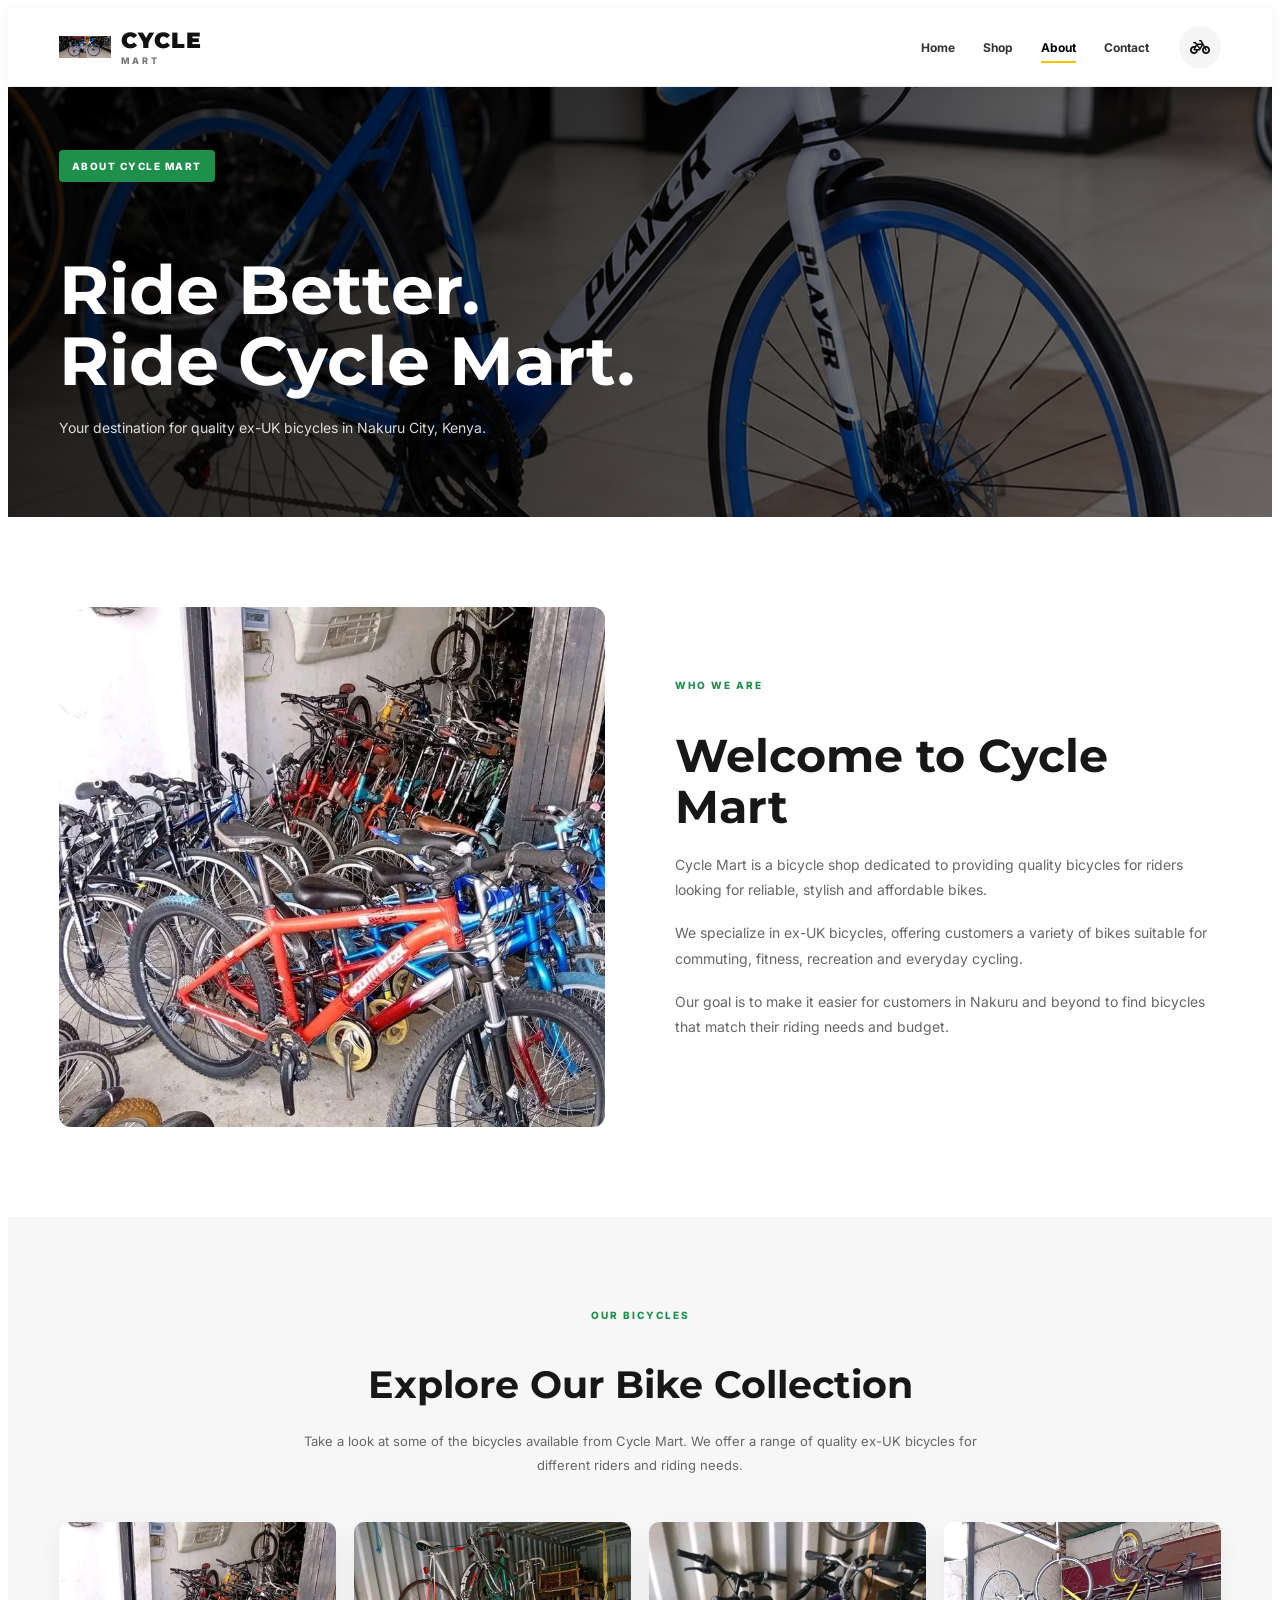
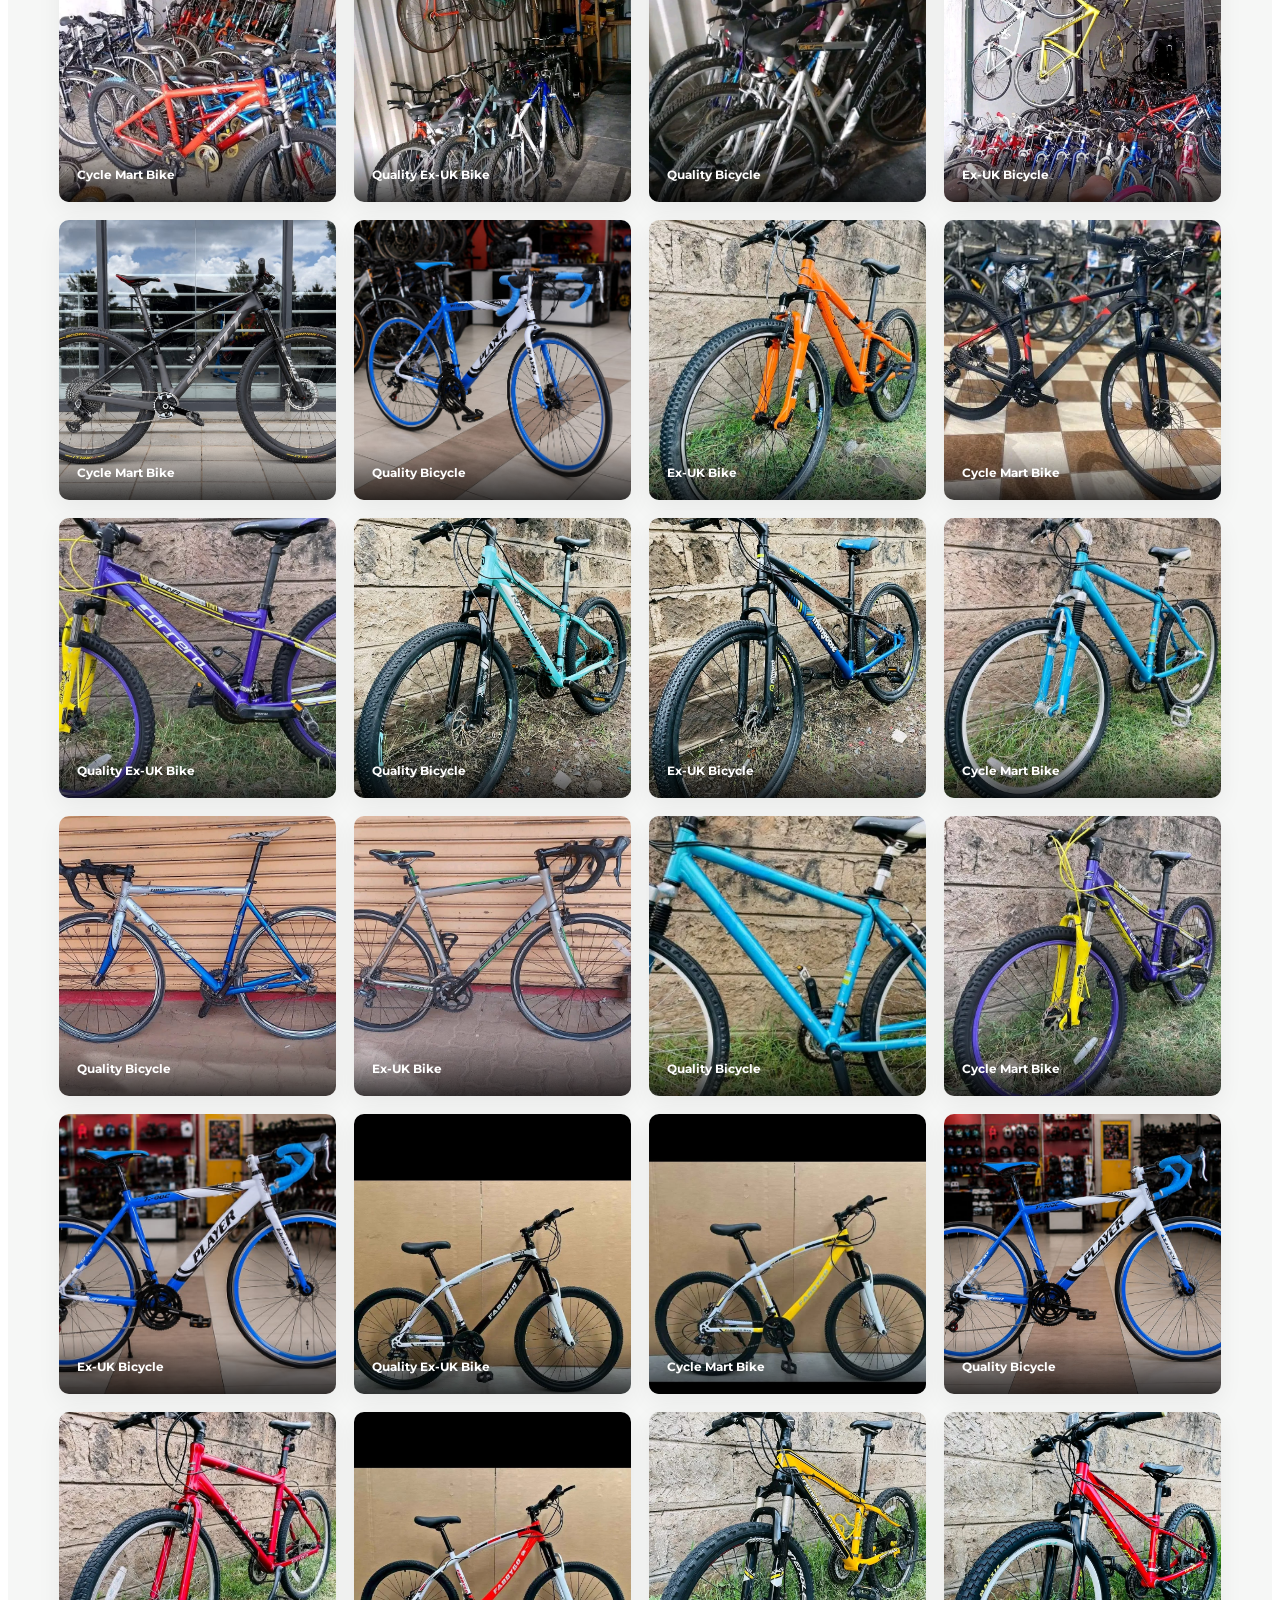
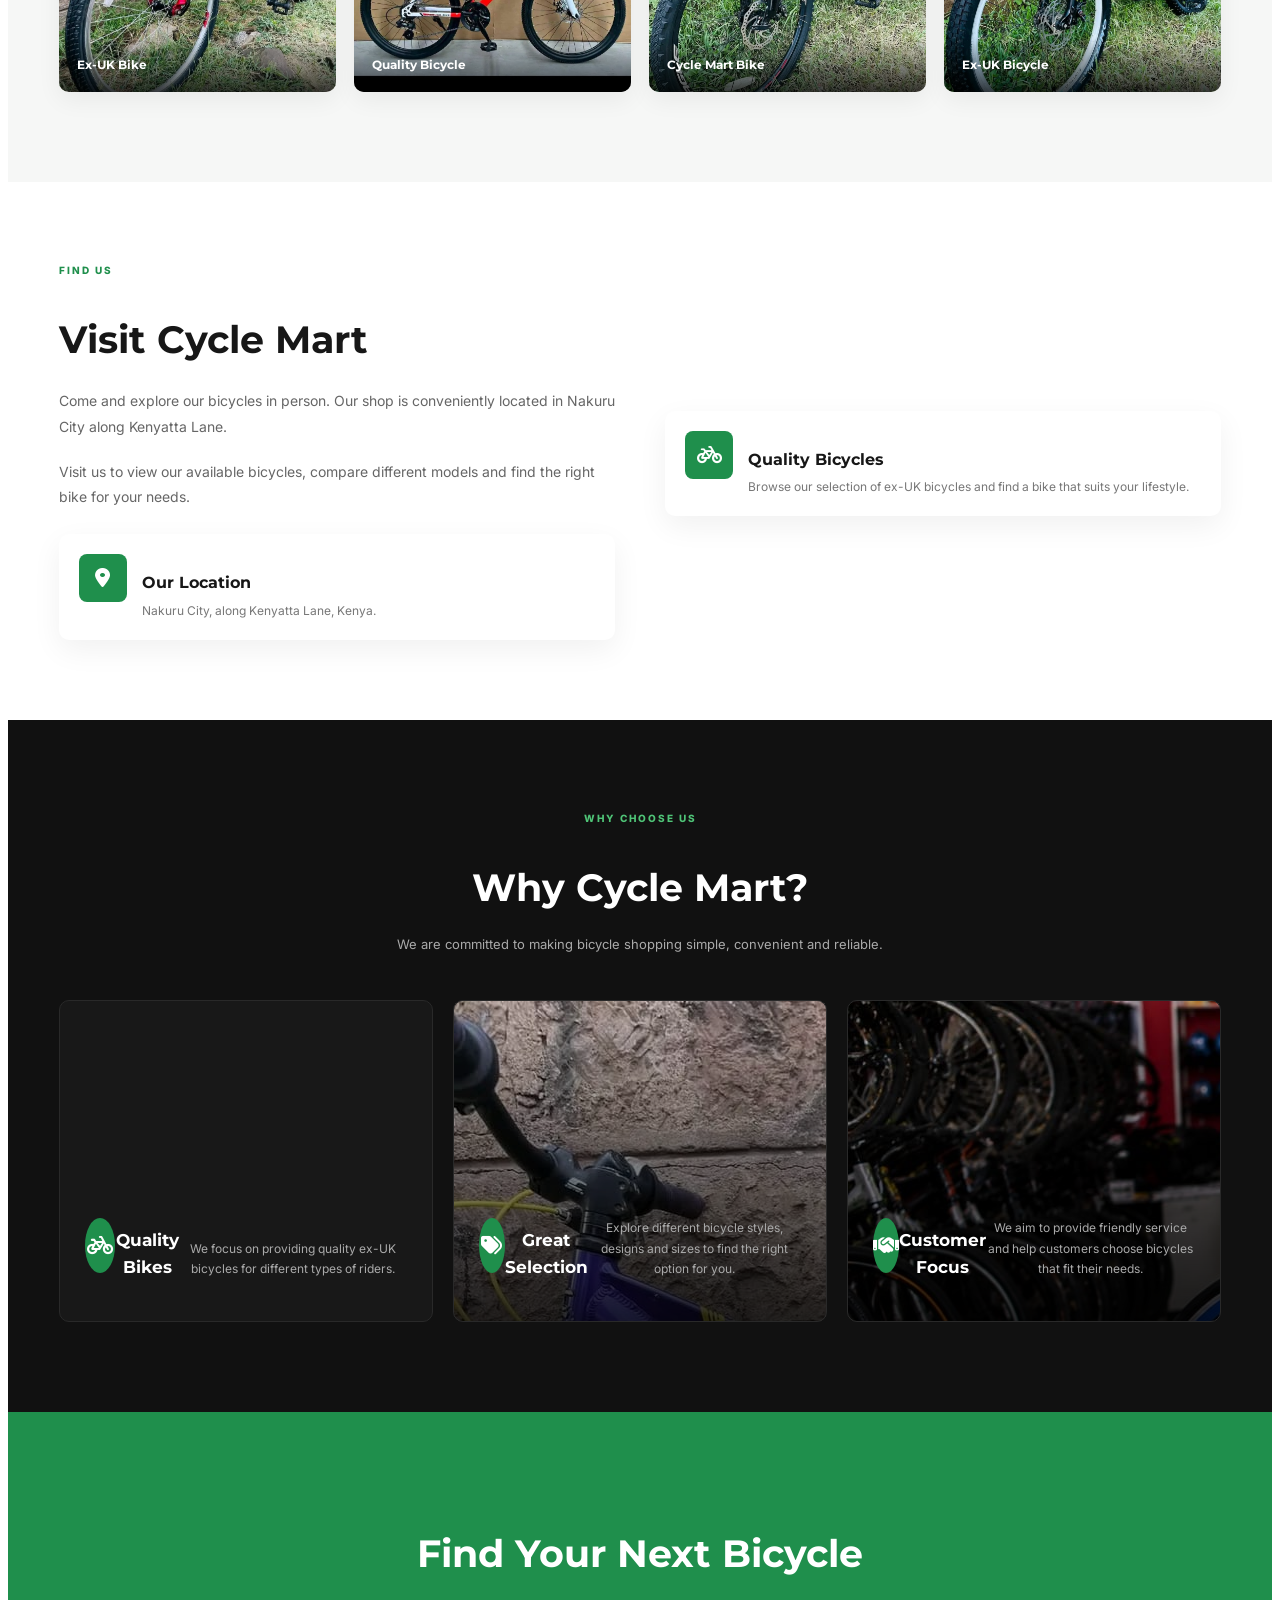
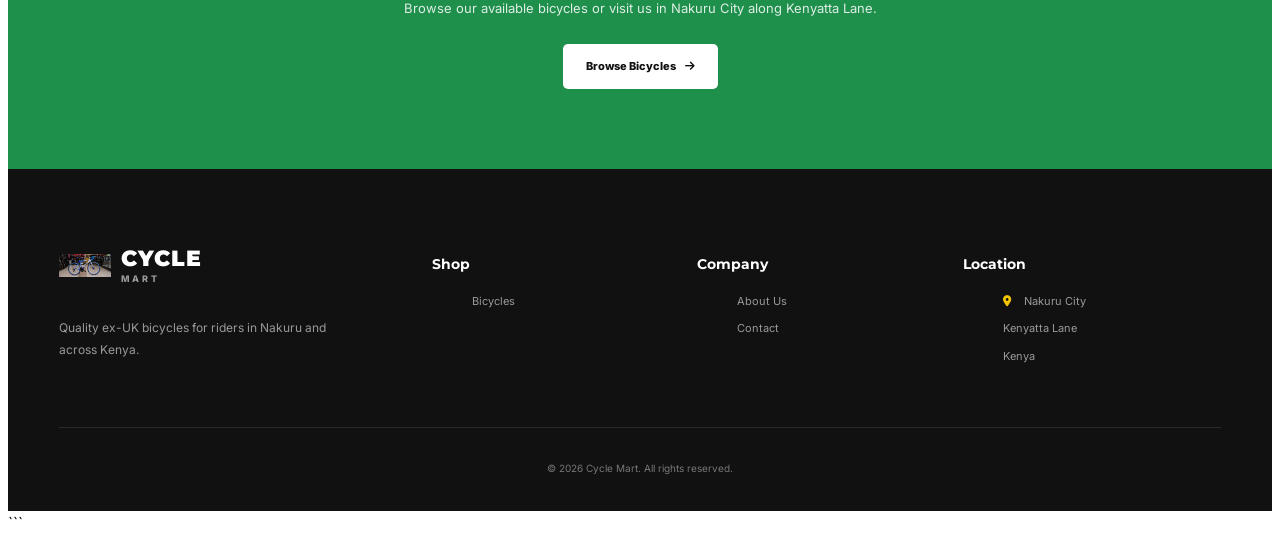
==== about.html @ 70049167 "first commit" ====
<!DOCTYPE html>
<html lang="en">

<head>

    <meta charset="UTF-8">

    <meta
        name="viewport"
        content="width=device-width, initial-scale=1.0"
    >

    <meta
        name="description"
        content="Learn more about Cycle Mart, your trusted source for quality ex-UK bicycles in Nakuru City along Kenyatta Lane."
    >

    <meta
        name="keywords"
        content="Cycle Mart, bicycles Nakuru, ex UK bicycles Kenya, bikes for sale Nakuru, bicycle shop Nakuru, bicycles Kenya"
    >

    <meta
        name="author"
        content="Cycle Mart"
    >

    <meta
        name="robots"
        content="index, follow"
    >

    <link
        rel="canonical"
        href="https://yourdomain.com/about.html"
    >

    <title>
        About Us | Cycle Mart
    </title>


    <!-- GOOGLE FONTS -->

    <link
        rel="preconnect"
        href="https://fonts.googleapis.com"
    >

    <link
        rel="preconnect"
        href="https://fonts.gstatic.com"
        crossorigin
    >

    <link
        href="https://fonts.googleapis.com/css2?family=Inter:wght@400;500;600;700;800&family=Montserrat:wght@600;700;800;900&display=swap"
        rel="stylesheet"
    >


    <!-- FONT AWESOME -->

    <link
        rel="stylesheet"
        href="https://cdnjs.cloudflare.com/ajax/libs/font-awesome/6.5.2/css/all.min.css"
    >


    <!-- MAIN CSS -->

    <link
        rel="stylesheet"
        href="css/style.css"
    >

    <link
        rel="stylesheet"
        href="css/responsive.css"
    >


    <style>

        /* =====================================================
           ABOUT HERO
        ====================================================== */

        .about-hero {

            min-height: 430px;

            display: flex;

            align-items: center;

            background:
                linear-gradient(
                    90deg,
                    rgba(0, 0, 0, 0.82),
                    rgba(0, 0, 0, 0.45)
                ),
                url("../images/hero/hero.jpg")
                center / cover no-repeat;

            color: #fff;

        }


        .about-hero-content {

            max-width: 700px;

        }


        .about-hero-label {

            display: inline-block;

            margin-bottom: 15px;

            padding: 8px 13px;

            border-radius: 4px;

            background: #1f8f4c;

            color: #fff;

            font-size: 10px;

            font-weight: 800;

            letter-spacing: 1.5px;

            text-transform: uppercase;

        }


        .about-hero h1 {

            margin-bottom: 18px;

            font-family: "Montserrat", sans-serif;

            font-size: clamp(40px, 7vw, 68px);

            line-height: 1.05;

        }


        .about-hero p {

            max-width: 620px;

            color: rgba(255,255,255,0.85);

            font-size: 14px;

            line-height: 1.8;

        }


        /* =====================================================
           ABOUT MAIN
        ====================================================== */

        .about-main {

            padding: 90px 0;

            background: #fff;

        }


        .about-grid {

            display: grid;

            grid-template-columns: 1fr 1fr;

            gap: 70px;

            align-items: center;

        }


        .about-image {

            overflow: hidden;

            border-radius: 12px;

        }


        .about-image img {

            width: 100%;

            height: 520px;

            display: block;

            object-fit: cover;

        }


        .section-label {

            display: block;

            margin-bottom: 10px;

            color: #1f8f4c;

            font-size: 10px;

            font-weight: 800;

            letter-spacing: 2px;

            text-transform: uppercase;

        }


        .about-content h2 {

            margin-bottom: 20px;

            font-family: "Montserrat", sans-serif;

            font-size: clamp(30px, 4vw, 46px);

            line-height: 1.1;

        }


        .about-content p {

            margin-bottom: 18px;

            color: #666;

            font-size: 14px;

            line-height: 1.8;

        }


        /* =====================================================
           BIKE SHOWCASE
        ====================================================== */

        .bike-showcase {

            padding: 90px 0;

            background: #f6f7f6;

        }


        .bike-showcase-heading {

            max-width: 700px;

            margin: 0 auto 45px;

            text-align: center;

        }


        .bike-showcase-heading h2 {

            margin-bottom: 15px;

            font-family: "Montserrat", sans-serif;

            font-size: 38px;

        }


        .bike-showcase-heading p {

            color: #666;

            font-size: 13px;

            line-height: 1.8;

        }


        .bike-gallery {

            display: grid;

            grid-template-columns:
                repeat(4, 1fr);

            gap: 18px;

        }


        .bike-gallery-item {

            position: relative;

            overflow: hidden;

            min-height: 260px;

            border-radius: 10px;

            background: #fff;

            box-shadow:
                0 8px 25px rgba(0,0,0,0.06);

        }


        .bike-gallery-item img {

            width: 100%;

            height: 280px;

            display: block;

            object-fit: cover;

            transition:
                transform 0.4s ease;

        }


        .bike-gallery-item:hover img {

            transform: scale(1.06);

        }


        .bike-gallery-overlay {

            position: absolute;

            left: 0;

            right: 0;

            bottom: 0;

            padding: 18px;

            background:
                linear-gradient(
                    transparent,
                    rgba(0,0,0,0.75)
                );

            color: #fff;

            font-family: "Montserrat", sans-serif;

            font-size: 12px;

            font-weight: 700;

        }


        /* =====================================================
           LOCATION
        ====================================================== */

        .location-section {

            padding: 80px 0;

            background: #fff;

        }


        .location-grid {

            display: grid;

            grid-template-columns: 1fr 1fr;

            gap: 50px;

            align-items: center;

        }


        .location-content h2 {

            margin-bottom: 18px;

            font-family: "Montserrat", sans-serif;

            font-size: 38px;

        }


        .location-content p {

            margin-bottom: 20px;

            color: #666;

            font-size: 14px;

            line-height: 1.8;

        }


        .location-card {

            display: flex;

            align-items: flex-start;

            gap: 15px;

            margin-top: 25px;

            padding: 20px;

            border-radius: 10px;

            background: #fff;

            box-shadow:
                0 10px 30px rgba(0,0,0,0.06);

        }


        .location-icon {

            width: 48px;

            height: 48px;

            flex-shrink: 0;

            display: grid;

            place-items: center;

            border-radius: 8px;

            background: #1f8f4c;

            color: #fff;

            font-size: 20px;

        }


        .location-card h3 {

            margin-bottom: 5px;

            font-family: "Montserrat", sans-serif;

            font-size: 16px;

        }


        .location-card p {

            margin: 0;

            color: #777;

            font-size: 12px;

            line-height: 1.6;

        }


        /* =====================================================
           WHY CYCLE MART
        ====================================================== */

        .why-section {

            padding: 90px 0;

            background: #111;

            color: #fff;

        }


        .why-heading {

            max-width: 650px;

            margin: 0 auto 45px;

            text-align: center;

        }


        .why-heading .section-label {

            color: #4fc477;

        }


        .why-heading h2 {

            margin-bottom: 15px;

            font-family: "Montserrat", sans-serif;

            font-size: 38px;

        }


        .why-heading p {

            color: #aaa;

            font-size: 13px;

            line-height: 1.7;

        }


        .why-grid {

            display: grid;

            grid-template-columns:
                repeat(3, 1fr);

            gap: 20px;

        }


        .why-card {

            padding: 30px 25px;

            border: 1px solid #292929;

            border-radius: 10px;

            background: #181818;

            text-align: center;

        }


        .why-card i {

            width: 55px;

            height: 55px;

            display: grid;

            place-items: center;

            margin: 0 auto 18px;

            border-radius: 50%;

            background: #1f8f4c;

            color: #fff;

            font-size: 21px;

        }


        .why-card h3 {

            margin-bottom: 10px;

            font-family: "Montserrat", sans-serif;

            font-size: 17px;

        }


        .why-card p {

            color: #aaa;

            font-size: 12px;

            line-height: 1.7;

        }


        /* =====================================================
           CTA
        ====================================================== */

        .about-cta {

            padding: 80px 0;

            background: #1f8f4c;

            color: #fff;

            text-align: center;

        }


        .about-cta h2 {

            margin-bottom: 12px;

            font-family: "Montserrat", sans-serif;

            font-size: 38px;

        }


        .about-cta p {

            max-width: 600px;

            margin: 0 auto 25px;

            color: rgba(255,255,255,0.85);

            font-size: 13px;

            line-height: 1.7;

        }


        .cta-button {

            display: inline-flex;

            align-items: center;

            gap: 9px;

            padding: 14px 23px;

            border-radius: 5px;

            background: #fff;

            color: #111;

            font-size: 11px;

            font-weight: 800;

            text-decoration: none;

            transition: 0.25s ease;

        }


        .cta-button:hover {

            transform: translateY(-3px);

            box-shadow:
                0 10px 25px rgba(0,0,0,0.15);

        }


        /* =====================================================
           RESPONSIVE
        ====================================================== */

        @media (max-width: 1000px) {

            .bike-gallery {

                grid-template-columns:
                    repeat(3, 1fr);

            }

        }


        @media (max-width: 850px) {

            .about-grid,
            .location-grid {

                grid-template-columns: 1fr;

                gap: 40px;

            }


            .why-grid {

                grid-template-columns: 1fr;

            }


            .bike-gallery {

                grid-template-columns:
                    repeat(2, 1fr);

            }


            .about-image img {

                height: 420px;

            }

        }


        @media (max-width: 600px) {

            .about-main,
            .bike-showcase,
            .location-section,
            .why-section {

                padding: 60px 0;

            }


            .about-image img {

                height: 320px;

            }


            .about-hero {

                min-height: 380px;

            }


            .location-content h2,
            .why-heading h2,
            .about-cta h2,
            .bike-showcase-heading h2 {

                font-size: 30px;

            }


            .bike-gallery {

                grid-template-columns: 1fr;

            }


            .bike-gallery-item img {

                height: 320px;

            }

        }

    </style>

</head>


<body>


    <!-- =====================================================
         HEADER
    ====================================================== -->

    <header class="header">

        <div class="container nav-container">


            <!-- LOGO -->

            <a
                href="index.html"
                class="logo"
                aria-label="Cycle Mart Home"
            >

                <img
                    src="images/logo/cycle-mart-logo.jpg"
                    alt="Cycle Mart Logo"
                >

                <div class="logo-text">

                    <strong class="logo-title">
                        CYCLE
                    </strong>

                    <span class="logo-subtitle">
                        MART
                    </span>

                </div>

            </a>


            <!-- NAVIGATION -->

            <nav
                class="navbar"
                id="navbar"
                aria-label="Main navigation"
            >

                <ul class="nav-links">

                    <li>
                        <a href="index.html">
                            Home
                        </a>
                    </li>

                    <li>
                        <a href="shop.html">
                            Shop
                        </a>
                    </li>

                    <li>
                        <a
                            href="about.html"
                            class="active"
                        >
                            About
                        </a>
                    </li>

                    <li>
                        <a href="contact.html">
                            Contact
                        </a>
                    </li>

                </ul>

            </nav>


            <!-- NAV ACTIONS -->

            <div class="nav-actions">

                <a
                    href="shop.html"
                    class="nav-icon"
                    aria-label="Shop bicycles"
                >

                    <i class="fa-solid fa-bicycle"></i>

                </a>


                <button
                    type="button"
                    class="menu-toggle"
                    id="menuToggle"
                    aria-label="Open navigation menu"
                >

                    <span></span>
                    <span></span>
                    <span></span>

                </button>

            </div>

        </div>

    </header>


    <!-- =====================================================
         MAIN
    ====================================================== -->

    <main>


        <!-- HERO -->

        <section class="about-hero">

            <div class="container">

                <div class="about-hero-content">

                    <span class="about-hero-label">
                        About Cycle Mart
                    </span>

                    <h1>
                        Ride Better.
                        <br>
                        Ride Cycle Mart.
                    </h1>

                    <p>
                        Your destination for quality ex-UK bicycles
                        in Nakuru City, Kenya.
                    </p>

                </div>

            </div>

        </section>


        <!-- ABOUT -->

        <section class="about-main">

            <div class="container">

                <div class="about-grid">


                    <div class="about-image">

                        <img
                            src="images/bikes/IMG-20260816-WA0022.jpg"
                            alt="Quality bicycle at Cycle Mart"
                            loading="lazy"
                        >

                    </div>


                    <div class="about-content">

                        <span class="section-label">
                            Who We Are
                        </span>

                        <h2>
                            Welcome to Cycle Mart
                        </h2>

                        <p>
                            Cycle Mart is a bicycle shop dedicated
                            to providing quality bicycles for riders
                            looking for reliable, stylish and
                            affordable bikes.
                        </p>

                        <p>
                            We specialize in ex-UK bicycles,
                            offering customers a variety of bikes
                            suitable for commuting, fitness,
                            recreation and everyday cycling.
                        </p>

                        <p>
                            Our goal is to make it easier for
                            customers in Nakuru and beyond to find
                            bicycles that match their riding needs
                            and budget.
                        </p>

                    </div>

                </div>

            </div>

        </section>


        <!-- =====================================================
             BIKE SHOWCASE
        ====================================================== -->

        <section class="bike-showcase">

            <div class="container">

                <div class="bike-showcase-heading">

                    <span class="section-label">
                        Our Bicycles
                    </span>

                    <h2>
                        Explore Our Bike Collection
                    </h2>

                    <p>
                        Take a look at some of the bicycles available
                        from Cycle Mart. We offer a range of quality
                        ex-UK bicycles for different riders and
                        riding needs.
                    </p>

                </div>


                <div class="bike-gallery">


                    <div class="bike-gallery-item">
                        <img
                            src="images/bikes/IMG-20260816-WA0022.jpg"
                            alt="Cycle Mart bicycle 1"
                            loading="lazy"
                        >
                        <div class="bike-gallery-overlay">
                            Cycle Mart Bike
                        </div>
                    </div>


                    <div class="bike-gallery-item">
                        <img
                            src="images/bikes/IMG-20260816-WA0023.jpg"
                            alt="Cycle Mart bicycle 2"
                            loading="lazy"
                        >
                        <div class="bike-gallery-overlay">
                            Quality Ex-UK Bike
                        </div>
                    </div>


                    <div class="bike-gallery-item">
                        <img
                            src="images/bikes/IMG-20260816-WA0024.jpg"
                            alt="Cycle Mart bicycle 3"
                            loading="lazy"
                        >
                        <div class="bike-gallery-overlay">
                            Quality Bicycle
                        </div>
                    </div>


                    <div class="bike-gallery-item">
                        <img
                            src="images/bikes/IMG-20260816-WA0025.jpg"
                            alt="Cycle Mart bicycle 4"
                            loading="lazy"
                        >
                        <div class="bike-gallery-overlay">
                            Ex-UK Bicycle
                        </div>
                    </div>


                    <div class="bike-gallery-item">
                        <img
                            src="images/bikes/IMG-20260816-WA0026.jpg"
                            alt="Cycle Mart bicycle 5"
                            loading="lazy"
                        >
                        <div class="bike-gallery-overlay">
                            Cycle Mart Bike
                        </div>
                    </div>


                    <div class="bike-gallery-item">
                        <img
                            src="images/bikes/IMG-20260816-WA0027.jpg"
                            alt="Cycle Mart bicycle 6"
                            loading="lazy"
                        >
                        <div class="bike-gallery-overlay">
                            Quality Bicycle
                        </div>
                    </div>


                    <div class="bike-gallery-item">
                        <img
                            src="images/bikes/IMG-20260816-WA0028.jpg"
                            alt="Cycle Mart bicycle 7"
                            loading="lazy"
                        >
                        <div class="bike-gallery-overlay">
                            Ex-UK Bike
                        </div>
                    </div>


                    <div class="bike-gallery-item">
                        <img
                            src="images/bikes/IMG-20260816-WA0029.jpg"
                            alt="Cycle Mart bicycle 8"
                            loading="lazy"
                        >
                        <div class="bike-gallery-overlay">
                            Cycle Mart Bike
                        </div>
                    </div>


                    <div class="bike-gallery-item">
                        <img
                            src="images/bikes/IMG-20260816-WA0030.jpg"
                            alt="Cycle Mart bicycle 9"
                            loading="lazy"
                        >
                        <div class="bike-gallery-overlay">
                            Quality Ex-UK Bike
                        </div>
                    </div>


                    <div class="bike-gallery-item">
                        <img
                            src="images/bikes/IMG-20260816-WA0031.jpg"
                            alt="Cycle Mart bicycle 10"
                            loading="lazy"
                        >
                        <div class="bike-gallery-overlay">
                            Quality Bicycle
                        </div>
                    </div>


                    <div class="bike-gallery-item">
                        <img
                            src="images/bikes/IMG-20260816-WA0032.jpg"
                            alt="Cycle Mart bicycle 11"
                            loading="lazy"
                        >
                        <div class="bike-gallery-overlay">
                            Ex-UK Bicycle
                        </div>
                    </div>


                    <div class="bike-gallery-item">
                        <img
                            src="images/bikes/IMG-20260816-WA0033.jpg"
                            alt="Cycle Mart bicycle 12"
                            loading="lazy"
                        >
                        <div class="bike-gallery-overlay">
                            Cycle Mart Bike
                        </div>
                    </div>


                    <div class="bike-gallery-item">
                        <img
                            src="images/bikes/IMG-20260816-WA0034.jpg"
                            alt="Cycle Mart bicycle 13"
                            loading="lazy"
                        >
                        <div class="bike-gallery-overlay">
                            Quality Bicycle
                        </div>
                    </div>


                    <div class="bike-gallery-item">
                        <img
                            src="images/bikes/IMG-20260816-WA0035.jpg"
                            alt="Cycle Mart bicycle 14"
                            loading="lazy"
                        >
                        <div class="bike-gallery-overlay">
                            Ex-UK Bike
                        </div>
                    </div>


                    <div class="bike-gallery-item">
                        <img
                            src="images/bikes/IMG-20260816-WA0036.jpg"
                            alt="Cycle Mart bicycle 15"
                            loading="lazy"
                        >
                        <div class="bike-gallery-overlay">
                            Quality Bicycle
                        </div>
                    </div>


                    <div class="bike-gallery-item">
                        <img
                            src="images/bikes/IMG-20260816-WA0037.jpg"
                            alt="Cycle Mart bicycle 16"
                            loading="lazy"
                        >
                        <div class="bike-gallery-overlay">
                            Cycle Mart Bike
                        </div>
                    </div>


                    <div class="bike-gallery-item">
                        <img
                            src="images/bikes/IMG-20260816-WA0038.jpg"
                            alt="Cycle Mart bicycle 17"
                            loading="lazy"
                        >
                        <div class="bike-gallery-overlay">
                            Ex-UK Bicycle
                        </div>
                    </div>


                    <div class="bike-gallery-item">
                        <img
                            src="images/bikes/IMG-20260816-WA0039.jpg"
                            alt="Cycle Mart bicycle 18"
                            loading="lazy"
                        >
                        <div class="bike-gallery-overlay">
                            Quality Ex-UK Bike
                        </div>
                    </div>


                    <div class="bike-gallery-item">
                        <img
                            src="images/bikes/IMG-20260816-WA0040.jpg"
                            alt="Cycle Mart bicycle 19"
                            loading="lazy"
                        >
                        <div class="bike-gallery-overlay">
                            Cycle Mart Bike
                        </div>
                    </div>


                    <div class="bike-gallery-item">
                        <img
                            src="images/bikes/IMG-20260816-WA0041.jpg"
                            alt="Cycle Mart bicycle 20"
                            loading="lazy"
                        >
                        <div class="bike-gallery-overlay">
                            Quality Bicycle
                        </div>
                    </div>


                    <div class="bike-gallery-item">
                        <img
                            src="images/bikes/IMG-20260816-WA0042.jpg"
                            alt="Cycle Mart bicycle 21"
                            loading="lazy"
                        >
                        <div class="bike-gallery-overlay">
                            Ex-UK Bike
                        </div>
                    </div>


                    <div class="bike-gallery-item">
                        <img
                            src="images/bikes/IMG-20260816-WA0043.jpg"
                            alt="Cycle Mart bicycle 22"
                            loading="lazy"
                        >
                        <div class="bike-gallery-overlay">
                            Quality Bicycle
                        </div>
                    </div>


                    <div class="bike-gallery-item">
                        <img
                            src="images/bikes/IMG-20260816-WA0044.jpg"
                            alt="Cycle Mart bicycle 23"
                            loading="lazy"
                        >
                        <div class="bike-gallery-overlay">
                            Cycle Mart Bike
                        </div>
                    </div>


                    <div class="bike-gallery-item">
                        <img
                            src="images/bikes/IMG-20260816-WA0045.jpg"
                            alt="Cycle Mart bicycle 24"
                            loading="lazy"
                        >
                        <div class="bike-gallery-overlay">
                            Ex-UK Bicycle
                        </div>
                    </div>

                </div>

            </div>

        </section>


        <!-- LOCATION -->

        <section class="location-section">

            <div class="container">

                <div class="location-grid">


                    <div class="location-content">

                        <span class="section-label">
                            Find Us
                        </span>

                        <h2>
                            Visit Cycle Mart
                        </h2>

                        <p>
                            Come and explore our bicycles in person.
                            Our shop is conveniently located in
                            Nakuru City along Kenyatta Lane.
                        </p>

                        <p>
                            Visit us to view our available bicycles,
                            compare different models and find the
                            right bike for your needs.
                        </p>


                        <div class="location-card">

                            <div class="location-icon">

                                <i class="fa-solid fa-location-dot"></i>

                            </div>

                            <div>

                                <h3>
                                    Our Location
                                </h3>

                                <p>
                                    Nakuru City,
                                    along Kenyatta Lane,
                                    Kenya.
                                </p>

                            </div>

                        </div>

                    </div>


                    <div class="location-card">

                        <div class="location-icon">

                            <i class="fa-solid fa-bicycle"></i>

                        </div>

                        <div>

                            <h3>
                                Quality Bicycles
                            </h3>

                            <p>
                                Browse our selection of ex-UK
                                bicycles and find a bike that
                                suits your lifestyle.
                            </p>

                        </div>

                    </div>

                </div>

            </div>

        </section>


        <!-- WHY CYCLE MART -->

        <section class="why-section">

            <div class="container">

                <div class="why-heading">

                    <span class="section-label">
                        Why Choose Us
                    </span>

                    <h2>
                        Why Cycle Mart?
                    </h2>

                    <p>
                        We are committed to making bicycle shopping
                        simple, convenient and reliable.
                    </p>

                </div>


                <div class="why-grid">


                    <article class="why-card">

                        <i class="fa-solid fa-bicycle"></i>

                        <h3>
                            Quality Bikes
                        </h3>

                        <p>
                            We focus on providing quality ex-UK
                            bicycles for different types of riders.
                        </p>

                    </article>


                    <article class="why-card">

                        <i class="fa-solid fa-tags"></i>

                        <h3>
                            Great Selection
                        </h3>

                        <p>
                            Explore different bicycle styles,
                            designs and sizes to find the right
                            option for you.
                        </p>

                    </article>


                    <article class="why-card">

                        <i class="fa-solid fa-handshake"></i>

                        <h3>
                            Customer Focus
                        </h3>

                        <p>
                            We aim to provide friendly service and
                            help customers choose bicycles that fit
                            their needs.
                        </p>

                    </article>

                </div>

            </div>

        </section>


        <!-- CTA -->

        <section class="about-cta">

            <div class="container">

                <h2>
                    Find Your Next Bicycle
                </h2>

                <p>
                    Browse our available bicycles or visit us in
                    Nakuru City along Kenyatta Lane.
                </p>

                <a
                    href="shop.html"
                    class="cta-button"
                >

                    Browse Bicycles

                    <i class="fa-solid fa-arrow-right"></i>

                </a>

            </div>

        </section>

    </main>


    <!-- =====================================================
         FOOTER
    ====================================================== -->

    <footer class="footer">

        <div class="container">

            <div class="footer-grid">


                <div class="footer-brand">

                    <a
                        href="index.html"
                        class="logo"
                    >

                        <img
                            src="images/logo/cycle-mart-logo.jpg"
                            alt="Cycle Mart Logo"
                        >

                        <div class="logo-text">

                            <strong class="logo-title">
                                CYCLE
                            </strong>

                            <span class="logo-subtitle">
                                MART
                            </span>

                        </div>

                    </a>

                    <p>
                        Quality ex-UK bicycles for riders
                        in Nakuru and across Kenya.
                    </p>

                </div>


                <div class="footer-column">

                    <h3>
                        Shop
                    </h3>

                    <ul>

                        <li>
                            <a href="shop.html">
                                Bicycles
                            </a>
                        </li>

                    </ul>

                </div>


                <div class="footer-column">

                    <h3>
                        Company
                    </h3>

                    <ul>

                        <li>
                            <a href="about.html">
                                About Us
                            </a>
                        </li>

                        <li>
                            <a href="contact.html">
                                Contact
                            </a>
                        </li>

                    </ul>

                </div>


                <div class="footer-column">

                    <h3>
                        Location
                    </h3>

                    <ul>

                        <li>
                            <i class="fa-solid fa-location-dot"></i>
                            Nakuru City
                        </li>

                        <li>
                            Kenyatta Lane
                        </li>

                        <li>
                            Kenya
                        </li>

                    </ul>

                </div>

            </div>


            <div class="footer-bottom">

                <p>
                    ©
                    <span id="currentYear"></span>
                    Cycle Mart.
                    All rights reserved.
                </p>

            </div>

        </div>

    </footer>


    <!-- JAVASCRIPT -->

    <script src="js/menu.js"></script>

    <script>

        document.addEventListener(
            "DOMContentLoaded",
            function () {

                const year =
                    document.getElementById(
                        "currentYear"
                    );

                if (year) {

                    year.textContent =
                        new Date().getFullYear();

                }

            }
        );

    </script>

</body>

</html>
```
---- css/style.css ----
css
/* =========================================================
   CYCLE MART
   MAIN WEBSITE STYLESHEET
   EX-UK BICYCLES | NAKURU, KENYA
   ========================================================= */


/* =========================================================
   1. RESET
   ========================================================= */

* {
    margin: 0;
    padding: 0;
    box-sizing: border-box;
}

html {
    scroll-behavior: smooth;
}

body {
    font-family: "Inter", Arial, sans-serif;
    background: #ffffff;
    color: #171717;
    line-height: 1.6;
    overflow-x: hidden;
}

img {
    max-width: 100%;
    display: block;
}

a {
    color: inherit;
    text-decoration: none;
}

button,
input,
textarea,
select {
    font: inherit;
}

button {
    cursor: pointer;
}

ul {
    list-style: none;
}


/* =========================================================
   2. GLOBAL VARIABLES
   ========================================================= */

:root {
    --primary: #111111;
    --secondary: #f5c400;
    --secondary-dark: #d9a900;
    --white: #ffffff;
    --light: #f7f7f7;
    --light-gray: #eeeeee;
    --gray: #777777;
    --dark-gray: #333333;
    --success: #25d366;
    --danger: #d71920;

    --container: 1200px;

    --radius-sm: 5px;
    --radius-md: 10px;
    --radius-lg: 16px;

    --shadow-sm: 0 5px 18px rgba(0, 0, 0, 0.06);
    --shadow-md: 0 12px 35px rgba(0, 0, 0, 0.10);
    --shadow-lg: 0 20px 50px rgba(0, 0, 0, 0.15);

    --transition: 0.3s ease;
}


/* =========================================================
   3. CONTAINER
   ========================================================= */

.container {
    width: min(92%, var(--container));
    margin: 0 auto;
}


/* =========================================================
   4. HEADER
   ========================================================= */

.header {
    position: sticky;
    top: 0;
    z-index: 9999;
    width: 100%;
    background: rgba(255, 255, 255, 0.97);
    border-bottom: 1px solid #eeeeee;
    box-shadow: 0 3px 15px rgba(0, 0, 0, 0.05);
    backdrop-filter: blur(12px);
}

.nav-container {
    min-height: 78px;
    display: flex;
    align-items: center;
    justify-content: space-between;
    gap: 30px;
}


/* =========================================================
   LOGO
   ========================================================= */

.logo {
    display: inline-flex;
    align-items: center;
    gap: 10px;
    flex-shrink: 0;
}

.logo img {
    width: 52px;
    height: 52px;
    object-fit: contain;
    border-radius: 8px;
}

.logo-text {
    display: flex;
    flex-direction: column;
    line-height: 1;
}

.logo-title {
    font-family: "Montserrat", Arial, sans-serif;
    font-size: 22px;
    font-weight: 900;
    letter-spacing: 1px;
    color: #111111;
}

.logo-subtitle {
    margin-top: 4px;
    color: #777777;
    font-size: 9px;
    font-weight: 800;
    letter-spacing: 3px;
}


/* =========================================================
   NAVIGATION
   ========================================================= */

.navbar {
    margin-left: auto;
}

.nav-links {
    display: flex;
    align-items: center;
    gap: 28px;
}

.nav-links a {
    position: relative;
    padding: 8px 0;
    color: #333333;
    font-size: 12px;
    font-weight: 700;
    transition: var(--transition);
}

.nav-links a::after {
    content: "";
    position: absolute;
    left: 0;
    bottom: 0;
    width: 0;
    height: 2px;
    background: var(--secondary);
    transition: var(--transition);
}

.nav-links a:hover,
.nav-links a.active {
    color: #000000;
}

.nav-links a:hover::after,
.nav-links a.active::after {
    width: 100%;
}


/* =========================================================
   NAV ACTIONS
   ========================================================= */

.nav-actions {
    display: flex;
    align-items: center;
    gap: 12px;
}

.nav-icon {
    width: 42px;
    height: 42px;
    display: grid;
    place-items: center;
    border-radius: 50%;
    background: #f5f5f5;
    color: #111111;
    transition: var(--transition);
}

.nav-icon:hover {
    background: var(--secondary);
    transform: translateY(-2px);
}

.menu-toggle {
    display: none;
    width: 42px;
    height: 42px;
    border: none;
    background: #111111;
    border-radius: 6px;
    padding: 9px;
}

.menu-toggle span {
    display: block;
    height: 2px;
    width: 100%;
    margin: 5px 0;
    background: #ffffff;
    transition: var(--transition);
}


/* =========================================================
   5. BUTTONS
   ========================================================= */

.btn {
    display: inline-flex;
    align-items: center;
    justify-content: center;
    gap: 9px;
    min-height: 48px;
    padding: 0 22px;
    border-radius: var(--radius-sm);
    border: 2px solid transparent;
    font-size: 12px;
    font-weight: 800;
    transition: var(--transition);
}

.btn-primary {
    background: var(--secondary);
    color: #111111;
}

.btn-primary:hover {
    background: var(--secondary-dark);
    transform: translateY(-2px);
    box-shadow: var(--shadow-sm);
}

.btn-dark {
    background: #111111;
    color: #ffffff;
}

.btn-dark:hover {
    background: #2b2b2b;
    transform: translateY(-2px);
}

.btn-outline {
    border-color: #111111;
    background: transparent;
    color: #111111;
}

.btn-outline:hover {
    background: #111111;
    color: #ffffff;
}

.btn-whatsapp {
    background: var(--success);
    color: #ffffff;
}

.btn-whatsapp:hover {
    background: #1ebe5d;
    transform: translateY(-2px);
}


/* =========================================================
   6. HERO
   ========================================================= */

.hero {
    position: relative;
    min-height: 700px;
    display: flex;
    align-items: center;

    background:
        linear-gradient(
            90deg,
            rgba(0, 0, 0, 0.78),
            rgba(0, 0, 0, 0.48),
            rgba(0, 0, 0, 0.20)
        ),
        url("../images/hero.jpg")
        center / cover no-repeat;

    color: #ffffff;
}

.hero-content {
    max-width: 720px;
    padding: 80px 0;
}

.hero-label {
    display: inline-block;
    margin-bottom: 18px;
    padding: 8px 13px;
    border-radius: 4px;
    background: var(--secondary);
    color: #111111;
    font-size: 10px;
    font-weight: 900;
    letter-spacing: 1.5px;
    text-transform: uppercase;
}

.hero h1 {
    margin-bottom: 20px;
    font-family: "Montserrat", Arial, sans-serif;
    font-size: clamp(42px, 7vw, 76px);
    font-weight: 900;
    line-height: 1.02;
}

.hero h1 span {
    color: var(--secondary);
}

.hero p {
    max-width: 620px;
    margin-bottom: 30px;
    color: rgba(255, 255, 255, 0.86);
    font-size: 15px;
    line-height: 1.8;
}

.hero-buttons {
    display: flex;
    flex-wrap: wrap;
    gap: 12px;
}


/* =========================================================
   7. PAGE HERO
   ========================================================= */

.page-hero {
    min-height: 330px;
    display: flex;
    align-items: center;
    background:
        linear-gradient(
            rgba(0, 0, 0, 0.72),
            rgba(0, 0, 0, 0.72)
        ),
        url("../images/hero.jpg")
        center / cover no-repeat;
    color: #ffffff;
    text-align: center;
}

.page-hero-content {
    max-width: 800px;
    margin: auto;
}

.page-hero h1 {
    margin-bottom: 12px;
    font-family: "Montserrat", Arial, sans-serif;
    font-size: clamp(34px, 5vw, 58px);
    font-weight: 900;
}

.page-hero p {
    max-width: 650px;
    margin: auto;
    color: #dddddd;
    font-size: 14px;
}


/* =========================================================
   8. SECTION DEFAULTS
   ========================================================= */

.section {
    padding: 90px 0;
}

.section-light {
    background: #f7f7f7;
}

.section-dark {
    background: #111111;
    color: #ffffff;
}

.section-heading {
    max-width: 700px;
    margin: 0 auto 50px;
    text-align: center;
}

.section-label {
    display: block;
    margin-bottom: 10px;
    color: #777777;
    font-size: 10px;
    font-weight: 900;
    letter-spacing: 2px;
    text-transform: uppercase;
}

.section-dark .section-label {
    color: #bbbbbb;
}

.section-heading h2 {
    margin-bottom: 14px;
    font-family: "Montserrat", Arial, sans-serif;
    font-size: clamp(30px, 4vw, 46px);
    font-weight: 900;
    line-height: 1.1;
}

.section-heading p {
    color: #777777;
    font-size: 13px;
    line-height: 1.8;
}

.section-dark .section-heading p {
    color: #aaaaaa;
}


/* =========================================================
   9. FEATURE CARDS
   ========================================================= */

.features-grid {
    display: grid;
    grid-template-columns: repeat(4, 1fr);
    gap: 20px;
}

.feature-card {
    padding: 30px 24px;
    border: 1px solid #eeeeee;
    border-radius: var(--radius-md);
    background: #ffffff;
    text-align: center;
    transition: var(--transition);
}

.feature-card:hover {
    transform: translateY(-6px);
    box-shadow: var(--shadow-md);
}

.feature-icon {
    width: 65px;
    height: 65px;
    margin: 0 auto 18px;
    display: grid;
    place-items: center;
    border-radius: 50%;
    background: #fff7cf;
    color: #111111;
    font-size: 25px;
}

.feature-card h3 {
    margin-bottom: 10px;
    font-family: "Montserrat", Arial, sans-serif;
    font-size: 17px;
}

.feature-card p {
    color: #777777;
    font-size: 12px;
    line-height: 1.7;
}


/* =========================================================
   10. PRODUCT GRID
   ========================================================= */

.products-grid,
.shop-grid {
    display: grid;
    grid-template-columns: repeat(4, 1fr);
    gap: 24px;
}

.product-card {
    overflow: hidden;
    border: 1px solid #eeeeee;
    border-radius: var(--radius-md);
    background: #ffffff;
    transition: var(--transition);
}

.product-card:hover {
    transform: translateY(-7px);
    box-shadow: var(--shadow-lg);
}

.product-image {
    position: relative;
    height: 270px;
    overflow: hidden;
    background: #f3f3f3;
}

.product-image img {
    width: 100%;
    height: 100%;
    object-fit: cover;
    transition: transform 0.5s ease;
}

.product-card:hover .product-image img {
    transform: scale(1.06);
}

.product-badge {
    position: absolute;
    top: 15px;
    left: 15px;
    padding: 6px 10px;
    border-radius: 4px;
    background: var(--secondary);
    color: #111111;
    font-size: 9px;
    font-weight: 900;
    text-transform: uppercase;
}

.product-info {
    padding: 20px;
}

.product-category {
    display: block;
    margin-bottom: 6px;
    color: #999999;
    font-size: 9px;
    font-weight: 800;
    letter-spacing: 1px;
    text-transform: uppercase;
}

.product-info h3 {
    margin-bottom: 8px;
    font-family: "Montserrat", Arial, sans-serif;
    font-size: 18px;
}

.product-info p {
    margin-bottom: 15px;
    color: #777777;
    font-size: 11px;
    line-height: 1.7;
}

.product-price {
    margin-bottom: 15px;
    font-family: "Montserrat", Arial, sans-serif;
    font-size: 21px;
    font-weight: 900;
}

.product-actions {
    display: flex;
    gap: 8px;
}

.product-actions .btn {
    flex: 1;
    min-height: 43px;
    padding: 0 12px;
    font-size: 10px;
}


/* =========================================================
   11. PRODUCT DETAIL
   ========================================================= */

.product-detail {
    padding: 90px 0;
}

.product-detail-grid {
    display: grid;
    grid-template-columns: 1fr 1fr;
    gap: 70px;
    align-items: start;
}

.product-gallery-main {
    overflow: hidden;
    border-radius: var(--radius-lg);
    background: #f5f5f5;
}

.product-gallery-main img {
    width: 100%;
    height: 550px;
    object-fit: cover;
}

.product-thumbnails {
    display: grid;
    grid-template-columns: repeat(5, 1fr);
    gap: 10px;
    margin-top: 12px;
}

.product-thumbnails img {
    width: 100%;
    height: 85px;
    object-fit: cover;
    border: 2px solid transparent;
    border-radius: 6px;
    cursor: pointer;
    transition: var(--transition);
}

.product-thumbnails img:hover,
.product-thumbnails img.active {
    border-color: var(--secondary);
}

.product-detail-info h1 {
    margin-bottom: 12px;
    font-family: "Montserrat", Arial, sans-serif;
    font-size: clamp(30px, 4vw, 48px);
    line-height: 1.1;
}

.product-detail-price {
    margin-bottom: 22px;
    font-family: "Montserrat", Arial, sans-serif;
    font-size: 28px;
    font-weight: 900;
}

.product-detail-info > p {
    margin-bottom: 25px;
    color: #666666;
    font-size: 14px;
    line-height: 1.9;
}

.product-specs {
    margin: 25px 0;
    border-top: 1px solid #eeeeee;
}

.spec-row {
    display: flex;
    justify-content: space-between;
    gap: 20px;
    padding: 13px 0;
    border-bottom: 1px solid #eeeeee;
    font-size: 12px;
}

.spec-row span:first-child {
    color: #888888;
}

.spec-row span:last-child {
    font-weight: 700;
}


/* =========================================================
   12. ABOUT SECTION
   ========================================================= */

.about-grid {
    display: grid;
    grid-template-columns: 1fr 1fr;
    gap: 70px;
    align-items: center;
}

.about-image {
    overflow: hidden;
    border-radius: var(--radius-lg);
}

.about-image img {
    width: 100%;
    height: 500px;
    object-fit: cover;
    transition: transform 0.6s ease;
}

.about-image:hover img {
    transform: scale(1.04);
}

.about-content h2 {
    margin-bottom: 20px;
    font-family: "Montserrat", Arial, sans-serif;
    font-size: clamp(30px, 4vw, 46px);
    line-height: 1.1;
}

.about-content p {
    margin-bottom: 18px;
    color: #666666;
    font-size: 13px;
    line-height: 1.9;
}


/* =========================================================
   13. WHY CYCLE MART
   ========================================================= */

.why-grid {
    display: grid;
    grid-template-columns: repeat(3, 1fr);
    gap: 22px;
}

.why-card {
    position: relative;
    min-height: 260px;
    overflow: hidden;
    display: flex;
    align-items: flex-end;
    padding: 25px;
    border-radius: var(--radius-md);

    background:
        linear-gradient(
            rgba(0, 0, 0, 0.15),
            rgba(0, 0, 0, 0.82)
        ),
        url("../images/bikes/IMG-20260816-WA0022.jpg")
        center / cover no-repeat;

    color: #ffffff;
}

.why-card:nth-child(2) {
    background-image:
        linear-gradient(
            rgba(0, 0, 0, 0.15),
            rgba(0, 0, 0, 0.82)
        ),
        url("../images/bikes/IMG-20260816-WA0030.jpg");
}

.why-card:nth-child(3) {
    background-image:
        linear-gradient(
            rgba(0, 0, 0, 0.15),
            rgba(0, 0, 0, 0.82)
        ),
        url("../images/bikes/IMG-20260816-WA0038.jpg");
}

.why-card h3 {
    margin-bottom: 7px;
    font-family: "Montserrat", Arial, sans-serif;
    font-size: 20px;
}

.why-card p {
    color: #dddddd;
    font-size: 11px;
}


/* =========================================================
   14. GALLERY
   ========================================================= */

.gallery-grid {
    display: grid;
    grid-template-columns: repeat(4, 1fr);
    gap: 15px;
}

.gallery-item {
    position: relative;
    overflow: hidden;
    aspect-ratio: 1 / 1;
    border-radius: 8px;
    background: #eeeeee;
    cursor: pointer;
}

.gallery-item img {
    width: 100%;
    height: 100%;
    object-fit: cover;
    transition: transform 0.5s ease;
}

.gallery-item::after {
    content: "\f00e";
    position: absolute;
    inset: 0;
    display: grid;
    place-items: center;
    background: rgba(0, 0, 0, 0.42);
    color: #ffffff;
    font-family: "Font Awesome 6 Free";
    font-weight: 900;
    font-size: 24px;
    opacity: 0;
    transition: var(--transition);
}

.gallery-item:hover img {
    transform: scale(1.08);
}

.gallery-item:hover::after {
    opacity: 1;
}


/* =========================================================
   15. DELIVERY
   ========================================================= */

.delivery-box {
    padding: 55px;
    border-radius: var(--radius-lg);

    background:
        linear-gradient(
            rgba(0, 0, 0, 0.70),
            rgba(0, 0, 0, 0.70)
        ),
        url("../images/bikes/IMG-20260816-WA0025.jpg")
        center / cover no-repeat;

    color: #ffffff;
}

.delivery-box h2 {
    max-width: 700px;
    margin-bottom: 15px;
    font-family: "Montserrat", Arial, sans-serif;
    font-size: clamp(30px, 4vw, 48px);
    line-height: 1.1;
}

.delivery-box p {
    max-width: 650px;
    margin-bottom: 25px;
    color: #dddddd;
    font-size: 13px;
    line-height: 1.8;
}

.delivery-list {
    display: grid;
    gap: 12px;
    margin-bottom: 30px;
}

.delivery-list li {
    display: flex;
    align-items: center;
    gap: 10px;
    color: #eeeeee;
    font-size: 12px;
}

.delivery-list i {
    color: var(--secondary);
}


/* =========================================================
   16. FAQ
   ========================================================= */

.faq-container {
    max-width: 850px;
    margin: auto;
}

.faq-item {
    margin-bottom: 12px;
    border: 1px solid #e7e7e7;
    border-radius: 8px;
    background: #ffffff;
    overflow: hidden;
}

.faq-question {
    width: 100%;
    display: flex;
    align-items: center;
    justify-content: space-between;
    gap: 20px;
    padding: 20px;
    border: none;
    background: #ffffff;
    color: #111111;
    text-align: left;
    font-size: 13px;
    font-weight: 800;
}

.faq-question i {
    transition: var(--transition);
}

.faq-answer {
    max-height: 0;
    overflow: hidden;
    padding: 0 20px;
    color: #777777;
    font-size: 12px;
    line-height: 1.8;
    transition: max-height 0.35s ease, padding 0.35s ease;
}

.faq-item.active .faq-answer {
    max-height: 300px;
    padding: 0 20px 20px;
}

.faq-item.active .faq-question i {
    transform: rotate(180deg);
}


/* =========================================================
   17. CONTACT
   ========================================================= */

.contact-grid {
    display: grid;
    grid-template-columns: 1fr 1fr;
    gap: 60px;
    align-items: start;
}

.contact-info h2,
.contact-form-wrapper h2 {
    margin-bottom: 15px;
    font-family: "Montserrat", Arial, sans-serif;
    font-size: 38px;
}

.contact-info > p {
    margin-bottom: 25px;
    color: #666666;
    font-size: 13px;
    line-height: 1.8;
}

.contact-items {
    display: grid;
    gap: 15px;
}

.contact-item {
    display: flex;
    align-items: center;
    gap: 13px;
}

.contact-item-icon {
    width: 46px;
    height: 46px;
    flex-shrink: 0;
    display: grid;
    place-items: center;
    border-radius: 7px;
    background: #fff7cf;
    color: #111111;
}

.contact-item strong {
    display: block;
    margin-bottom: 2px;
    font-size: 11px;
    text-transform: uppercase;
}

.contact-item a,
.contact-item span {
    color: #666666;
    font-size: 12px;
}

.contact-item a:hover {
    color: #000000;
}


/* =========================================================
   CONTACT FORM
   ========================================================= */

.contact-form {
    padding: 35px;
    border: 1px solid #eeeeee;
    border-radius: var(--radius-lg);
    background: #ffffff;
    box-shadow: var(--shadow-sm);
}

.form-group {
    margin-bottom: 17px;
}

.form-group label {
    display: block;
    margin-bottom: 7px;
    color: #333333;
    font-size: 11px;
    font-weight: 800;
}

.form-group input,
.form-group textarea,
.form-group select {
    width: 100%;
    border: 1px solid #dddddd;
    border-radius: 6px;
    padding: 13px 14px;
    outline: none;
    background: #ffffff;
    color: #111111;
    font-size: 12px;
    transition: var(--transition);
}

.form-group textarea {
    min-height: 140px;
    resize: vertical;
}

.form-group input:focus,
.form-group textarea:focus,
.form-group select:focus {
    border-color: var(--secondary);
    box-shadow: 0 0 0 3px rgba(245, 196, 0, 0.12);
}


/* =========================================================
   18. LOCATION / MAP
   ========================================================= */

.map-container {
    width: 100%;
    min-height: 400px;
    overflow: hidden;
    border-radius: var(--radius-lg);
    background: #eeeeee;
}

.map-container iframe {
    width: 100%;
    height: 400px;
    border: 0;
}


/* =========================================================
   19. CTA
   ========================================================= */

.cta {
    padding: 80px 0;
    background:
        linear-gradient(
            90deg,
            rgba(0, 0, 0, 0.82),
            rgba(0, 0, 0, 0.65)
        ),
        url("../images/bikes/IMG-20260816-WA0040.jpg")
        center / cover no-repeat;
    color: #ffffff;
}

.cta-content {
    max-width: 750px;
    margin: auto;
    text-align: center;
}

.cta h2 {
    margin-bottom: 15px;
    font-family: "Montserrat", Arial, sans-serif;
    font-size: clamp(30px, 5vw, 52px);
    line-height: 1.1;
}

.cta p {
    margin-bottom: 25px;
    color: #dddddd;
    font-size: 13px;
}

.cta-buttons {
    display: flex;
    justify-content: center;
    flex-wrap: wrap;
    gap: 12px;
}


/* =========================================================
   20. FOOTER
   ========================================================= */

.footer {
    padding: 70px 0 25px;
    background: #111111;
    color: #ffffff;
}

.footer-grid {
    display: grid;
    grid-template-columns: 1.5fr 1fr 1fr 1.2fr;
    gap: 50px;
}

.footer-brand .logo-title {
    color: #ffffff;
}

.footer-brand .logo-subtitle {
    color: #999999;
}

.footer-brand p {
    max-width: 300px;
    margin-top: 18px;
    color: #999999;
    font-size: 12px;
    line-height: 1.8;
}

.footer-column h3 {
    margin-bottom: 17px;
    font-family: "Montserrat", Arial, sans-serif;
    font-size: 14px;
}

.footer-column ul {
    display: grid;
    gap: 10px;
}

.footer-column li {
    color: #999999;
    font-size: 11px;
}

.footer-column a {
    transition: var(--transition);
}

.footer-column a:hover {
    color: var(--secondary);
}

.footer-column i {
    width: 18px;
    color: var(--secondary);
}

.footer-bottom {
    margin-top: 45px;
    padding-top: 22px;
    border-top: 1px solid #292929;
    text-align: center;
}

.footer-bottom p {
    color: #777777;
    font-size: 10px;
}


/* =========================================================
   21. MOBILE BOTTOM NAV
   ========================================================= */

.mobile-bottom-nav {
    display: none;
}


/* =========================================================
   22. FLOATING WHATSAPP
   ========================================================= */

.floating-whatsapp {
    position: fixed;
    right: 20px;
    bottom: 20px;
    z-index: 9998;

    width: 56px;
    height: 56px;

    display: grid;
    place-items: center;

    border-radius: 50%;
    background: #25d366;
    color: #ffffff;

    font-size: 25px;

    box-shadow: 0 8px 25px rgba(0, 0, 0, 0.20);

    transition: var(--transition);
}

.floating-whatsapp:hover {
    transform: scale(1.08);
    background: #1ebe5d;
}


/* =========================================================
   23. SCROLL TO TOP
   ========================================================= */

.scroll-top {
    position: fixed;
    right: 20px;
    bottom: 90px;
    z-index: 9997;

    width: 42px;
    height: 42px;

    display: grid;
    place-items: center;

    border: none;
    border-radius: 50%;

    background: #111111;
    color: #ffffff;

    opacity: 0;
    visibility: hidden;

    transition: var(--transition);
}

.scroll-top.show {
    opacity: 1;
    visibility: visible;
}

.scroll-top:hover {
    background: var(--secondary);
    color: #111111;
}


/* =========================================================
   24. ANIMATIONS
   ========================================================= */

.fade-up {
    animation: fadeUp 0.8s ease both;
}

@keyframes fadeUp {
    from {
        opacity: 0;
        transform: translateY(25px);
    }

    to {
        opacity: 1;
        transform: translateY(0);
    }
}

.fade-in {
    animation: fadeIn 0.8s ease both;
}

@keyframes fadeIn {
    from {
        opacity: 0;
    }

    to {
        opacity: 1;
    }
}


/* =========================================================
   25. TABLET
   ========================================================= */

@media (max-width: 1050px) {

    .nav-links {
        gap: 18px;
    }

    .features-grid {
        grid-template-columns: repeat(2, 1fr);
    }

    .products-grid,
    .shop-grid {
        grid-template-columns: repeat(3, 1fr);
    }

    .gallery-grid {
        grid-template-columns: repeat(3, 1fr);
    }

    .footer-grid {
        grid-template-columns: repeat(2, 1fr);
    }
}


/* =========================================================
   26. MOBILE NAVIGATION
   ========================================================= */

@media (max-width: 850px) {

    .nav-container {
        min-height: 70px;
    }

    .navbar {
        position: absolute;
        top: 70px;
        left: 0;
        right: 0;

        display: none;

        padding: 20px;

        background: #ffffff;
        border-top: 1px solid #eeeeee;
        box-shadow: var(--shadow-md);
    }

    .navbar.active {
        display: block;
    }

    .nav-links {
        flex-direction: column;
        align-items: stretch;
        gap: 0;
    }

    .nav-links li {
        border-bottom: 1px solid #eeeeee;
    }

    .nav-links a {
        display: block;
        padding: 15px 5px;
    }

    .nav-links a::after {
        display: none;
    }

    .menu-toggle {
        display: block;
    }

    .product-detail-grid,
    .about-grid,
    .contact-grid {
        grid-template-columns: 1fr;
        gap: 40px;
    }

    .products-grid,
    .shop-grid {
        grid-template-columns: repeat(2, 1fr);
    }

    .why-grid {
        grid-template-columns: 1fr 1fr;
    }

    .gallery-grid {
        grid-template-columns: repeat(2, 1fr);
    }
}


/* =========================================================
   27. SMALL MOBILE
   ========================================================= */

@media (max-width: 600px) {

    body {
        padding-bottom: 70px;
    }

    .container {
        width: 92%;
    }

    .section {
        padding: 60px 0;
    }

    .header {
        position: sticky;
    }

    .logo img {
        width: 44px;
        height: 44px;
    }

    .logo-title {
        font-size: 18px;
    }

    .logo-subtitle {
        font-size: 7px;
    }

    .nav-icon {
        width: 38px;
        height: 38px;
    }

    .hero {
        min-height: 650px;
    }

    .hero-content {
        padding: 60px 0;
    }

    .hero h1 {
        font-size: 44px;
    }

    .hero p {
        font-size: 13px;
    }

    .hero-buttons {
        flex-direction: column;
        align-items: stretch;
    }

    .hero-buttons .btn {
        width: 100%;
    }

    .features-grid,
    .products-grid,
    .shop-grid,
    .why-grid {
        grid-template-columns: 1fr;
    }

    .gallery-grid {
        grid-template-columns: repeat(2, 1fr);
        gap: 8px;
    }

    .product-image {
        height: 250px;
    }

    .product-gallery-main img {
        height: 380px;
    }

    .product-thumbnails {
        grid-template-columns: repeat(4, 1fr);
    }

    .product-thumbnails img {
        height: 70px;
    }

    .about-image img {
        height: 350px;
    }

    .delivery-box {
        padding: 30px 25px;
    }

    .contact-form {
        padding: 25px 20px;
    }

    .footer {
        padding-bottom: 30px;
    }

    .footer-grid {
        grid-template-columns: 1fr;
        gap: 35px;
    }

    .floating-whatsapp {
        right: 15px;
        bottom: 82px;
    }

    .scroll-top {
        right: 15px;
        bottom: 145px;
    }


    /* MOBILE BOTTOM NAV */

    .mobile-bottom-nav {
        position: fixed;
        left: 0;
        right: 0;
        bottom: 0;
        z-index: 99999;

        height: 68px;

        display: grid;
        grid-template-columns: repeat(5, 1fr);

        background: rgba(255, 255, 255, 0.97);

        border-top: 1px solid #dddddd;

        box-shadow:
            0 -5px 25px rgba(0, 0, 0, 0.10);

        backdrop-filter: blur(12px);
        -webkit-backdrop-filter: blur(12px);
    }

    .mobile-nav-item {
        display: flex;
        flex-direction: column;
        align-items: center;
        justify-content: center;
        gap: 4px;

        color: #777777;

        font-size: 8px;
        font-weight: 800;

        transition: var(--transition);
    }

    .mobile-nav-item i {
        font-size: 17px;
    }

    .mobile-nav-item.active,
    .mobile-nav-item:hover {
        color: #111111;
    }

    .mobile-nav-item.active i {
        color: var(--secondary-dark);
    }
}


/* =========================================================
   28. EXTRA SMALL DEVICES
   ========================================================= */

@media (max-width: 400px) {

    .hero h1 {
        font-size: 38px;
    }

    .page-hero {
        min-height: 280px;
    }

    .page-hero h1 {
        font-size: 34px;
    }

    .section-heading h2 {
        font-size: 29px;
    }

    .product-actions {
        flex-direction: column;
    }

    .mobile-bottom-nav {
        height: 64px;
    }

    .mobile-nav-item {
        font-size: 7px;
    }

    .mobile-nav-item i {
        font-size: 15px;
    }
}


/* =========================================================
   END OF CYCLE MART CSS
   ========================================================= */
```
---- css/responsive.css ----
/* =========================================================
   CYCLE MART - RESPONSIVE STYLESHEET
   ========================================================= */

/* =========================================================
   LARGE TABLETS / SMALL LAPTOPS
   ========================================================= */

@media (max-width: 1100px) {

    .container {
        width: 92%;
    }

    .nav-links {
        gap: 20px;
    }

    .hero-content {
        max-width: 600px;
    }

    .hero-content h1 {
        font-size: 58px;
    }

    .products-grid,
    .shop-grid,
    .gallery-grid {
        grid-template-columns: repeat(3, 1fr);
    }

    .about-grid,
    .why-grid,
    .delivery-grid,
    .contact-grid {
        gap: 40px;
    }

}


/* =========================================================
   TABLETS
   ========================================================= */

@media (max-width: 900px) {

    /* HEADER */

    .nav-container {
        min-height: 72px;
    }

    .navbar {
        position: fixed;
        top: 72px;
        left: 0;
        right: 0;

        width: 100%;

        background: #ffffff;

        border-top: 1px solid #eeeeee;

        box-shadow: 0 12px 30px rgba(0, 0, 0, 0.10);

        transform: translateY(-120%);

        opacity: 0;

        visibility: hidden;

        transition:
            transform 0.3s ease,
            opacity 0.3s ease,
            visibility 0.3s ease;

        z-index: 9999;
    }


    .navbar.active {
        transform: translateY(0);

        opacity: 1;

        visibility: visible;
    }


    .nav-links {
        flex-direction: column;

        align-items: stretch;

        gap: 0;

        padding: 15px 0;
    }


    .nav-links li {
        width: 100%;
    }


    .nav-links a {
        display: block;

        width: 100%;

        padding: 15px 6%;

        border-bottom: 1px solid #f1f1f1;
    }


    .menu-toggle {
        display: flex;
    }


    /* HERO */

    .hero-content {
        max-width: 650px;
    }


    .hero-content h1 {
        font-size: clamp(44px, 7vw, 62px);
    }


    .hero-content p {
        max-width: 550px;
    }


    /* GRIDS */

    .products-grid,
    .shop-grid,
    .gallery-grid {
        grid-template-columns: repeat(2, 1fr);
    }


    .features-grid,
    .benefits-grid,
    .services-grid {
        grid-template-columns: repeat(2, 1fr);
    }


    /* ABOUT */

    .about-grid,
    .why-grid,
    .delivery-grid,
    .contact-grid {
        grid-template-columns: 1fr;

        gap: 45px;
    }


    .about-image,
    .why-image,
    .delivery-image,
    .contact-image {
        order: 1;
    }


    .about-content,
    .why-content,
    .delivery-content,
    .contact-content {
        order: 2;
    }


    /* PRODUCT DETAILS */

    .product-details {
        grid-template-columns: 1fr;

        gap: 40px;
    }


    .product-gallery {
        max-width: 700px;

        margin: 0 auto;
    }


    /* FAQ */

    .faq-container {
        max-width: 850px;
    }


    /* FOOTER */

    .footer-grid {
        grid-template-columns: repeat(2, 1fr);

        gap: 40px;
    }

}


/* =========================================================
   MOBILE DEVICES
   ========================================================= */

@media (max-width: 700px) {

    html {
        scroll-behavior: smooth;
    }


    body {
        overflow-x: hidden;
    }


    .container {
        width: 92%;
    }


    /* HEADER */

    .header {
        position: sticky;

        top: 0;

        z-index: 99999;
    }


    .logo img {
        max-width: 45px;

        max-height: 45px;
    }


    .logo-title {
        font-size: 18px;
    }


    .logo-subtitle {
        font-size: 8px;
    }


    .nav-actions {
        gap: 10px;
    }


    /* HERO */

    .hero {
        min-height: 650px;

        padding: 80px 0;
    }


    .hero-content {
        width: 100%;

        text-align: center;

        margin: 0 auto;
    }


    .hero-content h1 {
        font-size: clamp(38px, 11vw, 52px);

        line-height: 1.05;
    }


    .hero-content p {
        margin-left: auto;

        margin-right: auto;

        font-size: 13px;

        line-height: 1.8;
    }


    .hero-buttons {
        flex-direction: column;

        align-items: stretch;

        width: 100%;

        max-width: 350px;

        margin: 25px auto 0;
    }


    .hero-buttons a {
        width: 100%;

        justify-content: center;
    }


    /* SECTION SPACING */

    section {
        padding-top: 65px;

        padding-bottom: 65px;
    }


    .section-heading {
        margin-bottom: 30px;
    }


    .section-heading h2 {
        font-size: 30px;
    }


    /* PRODUCT GRIDS */

    .products-grid,
    .shop-grid,
    .gallery-grid {
        grid-template-columns: 1fr;

        gap: 22px;
    }


    .product-card,
    .shop-card {
        width: 100%;
    }


    /* PRODUCT IMAGE */

    .product-image {
        height: 300px;
    }


    .shop-image {
        height: 280px;
    }


    /* FEATURES */

    .features-grid,
    .benefits-grid,
    .services-grid {
        grid-template-columns: 1fr;

        gap: 18px;
    }


    .feature-card,
    .benefit-card,
    .service-card {
        padding: 25px 20px;
    }


    /* ABOUT */

    .about-image img,
    .why-image img,
    .delivery-image img,
    .contact-image img {
        width: 100%;

        height: 320px;

        object-fit: cover;
    }


    .about-content h2,
    .why-content h2,
    .delivery-content h2,
    .contact-content h2 {
        font-size: 32px;
    }


    /* GALLERY */

    .gallery-item {
        height: 300px;
    }


    .gallery-item img {
        width: 100%;

        height: 100%;

        object-fit: cover;
    }


    /* PRODUCT DETAILS */

    .product-details {
        display: block;
    }


    .product-main-image {
        width: 100%;

        height: 350px;

        margin-bottom: 25px;
    }


    .product-main-image img {
        width: 100%;

        height: 100%;

        object-fit: contain;
    }


    .product-thumbnails {
        display: grid;

        grid-template-columns: repeat(4, 1fr);

        gap: 8px;

        margin-bottom: 30px;
    }


    .product-thumbnail {
        height: 75px;
    }


    .product-info h1 {
        font-size: 32px;
    }


    /* BUTTONS */

    .btn,
    .button,
    .cta-button {
        min-height: 46px;

        padding-left: 18px;

        padding-right: 18px;
    }


    .action-buttons {
        flex-direction: column;

        width: 100%;
    }


    .action-buttons a,
    .action-buttons button {
        width: 100%;

        justify-content: center;
    }


    /* DELIVERY */

    .delivery-box {
        padding: 30px 22px;
    }


    .delivery-actions {
        flex-direction: column;

        width: 100%;
    }


    .delivery-actions a {
        width: 100%;

        justify-content: center;
    }


    /* CONTACT */

    .contact-items {
        gap: 18px;
    }


    .contact-item {
        align-items: flex-start;
    }


    .contact-buttons {
        flex-direction: column;

        width: 100%;
    }


    .contact-buttons a {
        width: 100%;

        justify-content: center;
    }


    /* FAQ */

    .faq-question {
        padding: 18px 15px;

        font-size: 13px;
    }


    .faq-answer {
        padding: 0 15px 18px;

        font-size: 12px;

        line-height: 1.7;
    }


    /* FOOTER */

    .footer {
        padding-bottom: 30px;
    }


    .footer-grid {
        grid-template-columns: 1fr;

        gap: 30px;

        text-align: center;
    }


    .footer-brand .logo {
        justify-content: center;
    }


    .footer-column ul {
        align-items: center;
    }

}


/* =========================================================
   SMALL MOBILE PHONES
   ========================================================= */

@media (max-width: 480px) {

    .container {
        width: 94%;
    }


    /* HEADER */

    .nav-container {
        min-height: 64px;
    }


    .navbar {
        top: 64px;
    }


    .logo img {
        width: 40px;

        height: 40px;
    }


    .logo-title {
        font-size: 16px;
    }


    .logo-subtitle {
        font-size: 7px;

        letter-spacing: 1px;
    }


    .nav-icon {
        width: 38px;

        height: 38px;
    }


    .menu-toggle {
        width: 38px;

        height: 38px;
    }


    /* HERO */

    .hero {
        min-height: 580px;

        padding: 65px 0;
    }


    .hero-content h1 {
        font-size: 37px;
    }


    .hero-content p {
        font-size: 12px;
    }


    .hero-label {
        font-size: 8px;

        letter-spacing: 1px;
    }


    /* SECTION */

    section {
        padding-top: 50px;

        padding-bottom: 50px;
    }


    .section-label {
        font-size: 9px;

        letter-spacing: 1.5px;
    }


    .section-heading h2 {
        font-size: 27px;
    }


    .section-heading p {
        font-size: 11px;
    }


    /* IMAGES */

    .product-image {
        height: 270px;
    }


    .shop-image {
        height: 250px;
    }


    .gallery-item {
        height: 260px;
    }


    .about-image img,
    .why-image img,
    .delivery-image img,
    .contact-image img {
        height: 260px;
    }


    /* PRODUCT */

    .product-main-image {
        height: 290px;
    }


    .product-thumbnails {
        grid-template-columns: repeat(4, 1fr);
    }


    .product-thumbnail {
        height: 65px;
    }


    .product-info h1 {
        font-size: 27px;
    }


    .product-info p {
        font-size: 12px;

        line-height: 1.7;
    }


    /* FOOTER */

    .footer-grid {
        gap: 25px;
    }


    .footer-column h3 {
        font-size: 15px;
    }


    .footer-column li,
    .footer-column a {
        font-size: 11px;
    }


    .footer-bottom {
        font-size: 10px;

        text-align: center;
    }

}


/* =========================================================
   VERY SMALL PHONES
   ========================================================= */

@media (max-width: 360px) {

    .container {
        width: 95%;
    }


    .hero-content h1 {
        font-size: 32px;
    }


    .hero-content p {
        font-size: 11px;
    }


    .hero-buttons a {
        font-size: 10px;
    }


    .section-heading h2 {
        font-size: 24px;
    }


    .product-image {
        height: 240px;
    }


    .shop-image {
        height: 220px;
    }


    .gallery-item {
        height: 230px;
    }


    .product-main-image {
        height: 250px;
    }


    .product-thumbnail {
        height: 55px;
    }

}


/* =========================================================
   LANDSCAPE MOBILE
   ========================================================= */

@media (max-width: 900px) and (orientation: landscape) {

    .hero {
        min-height: 500px;
    }


    .hero-content h1 {
        font-size: 42px;
    }


    .navbar {
        max-height: calc(100vh - 70px);

        overflow-y: auto;
    }

}


/* =========================================================
   ACCESSIBILITY / TOUCH DEVICES
   ========================================================= */

@media (hover: none) {

    .product-card:hover,
    .shop-card:hover,
    .gallery-item:hover,
    .feature-card:hover,
    .benefit-card:hover {
        transform: none;
    }

}


/* =========================================================
   REDUCE MOTION
   ========================================================= */

@media (prefers-reduced-motion: reduce) {

    *,
    *::before,
    *::after {
        scroll-behavior: auto !important;

        animation-duration: 0.01ms !important;

        animation-iteration-count: 1 !important;

        transition-duration: 0.01ms !important;
    }

}
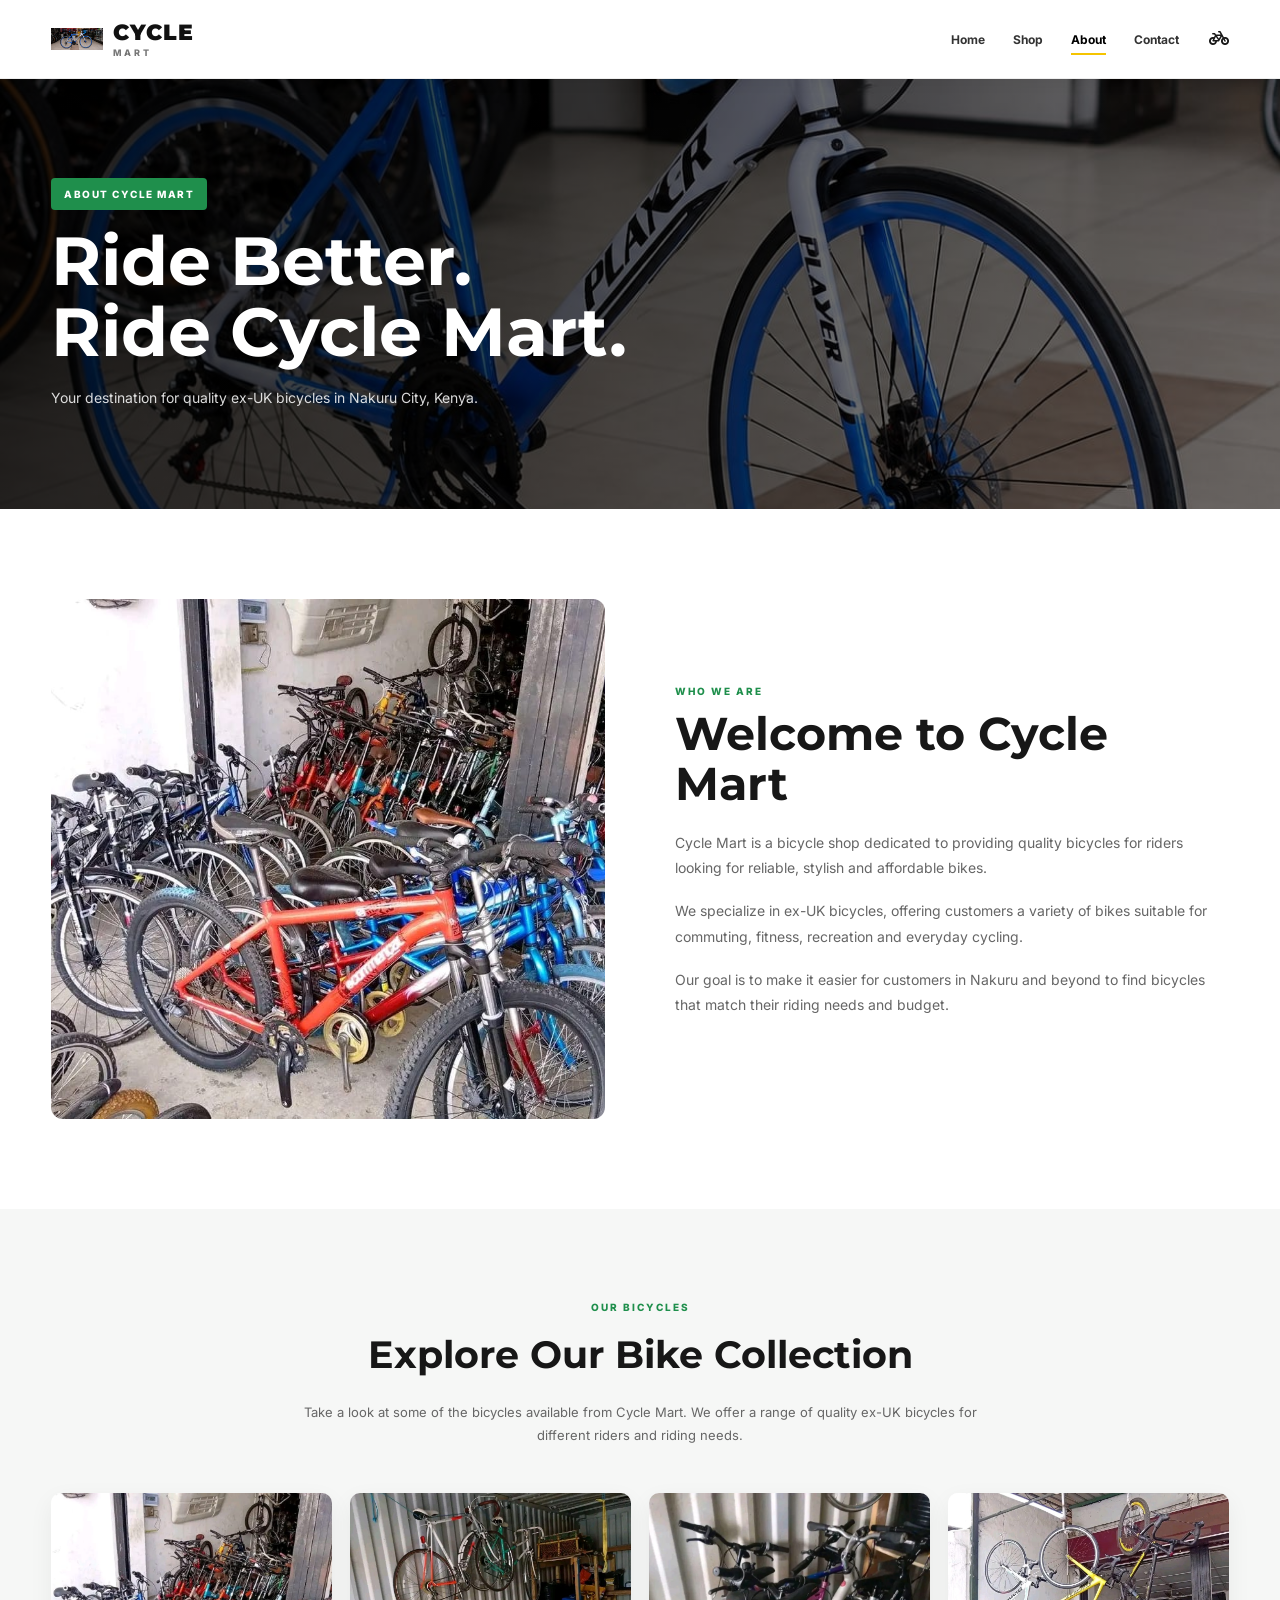
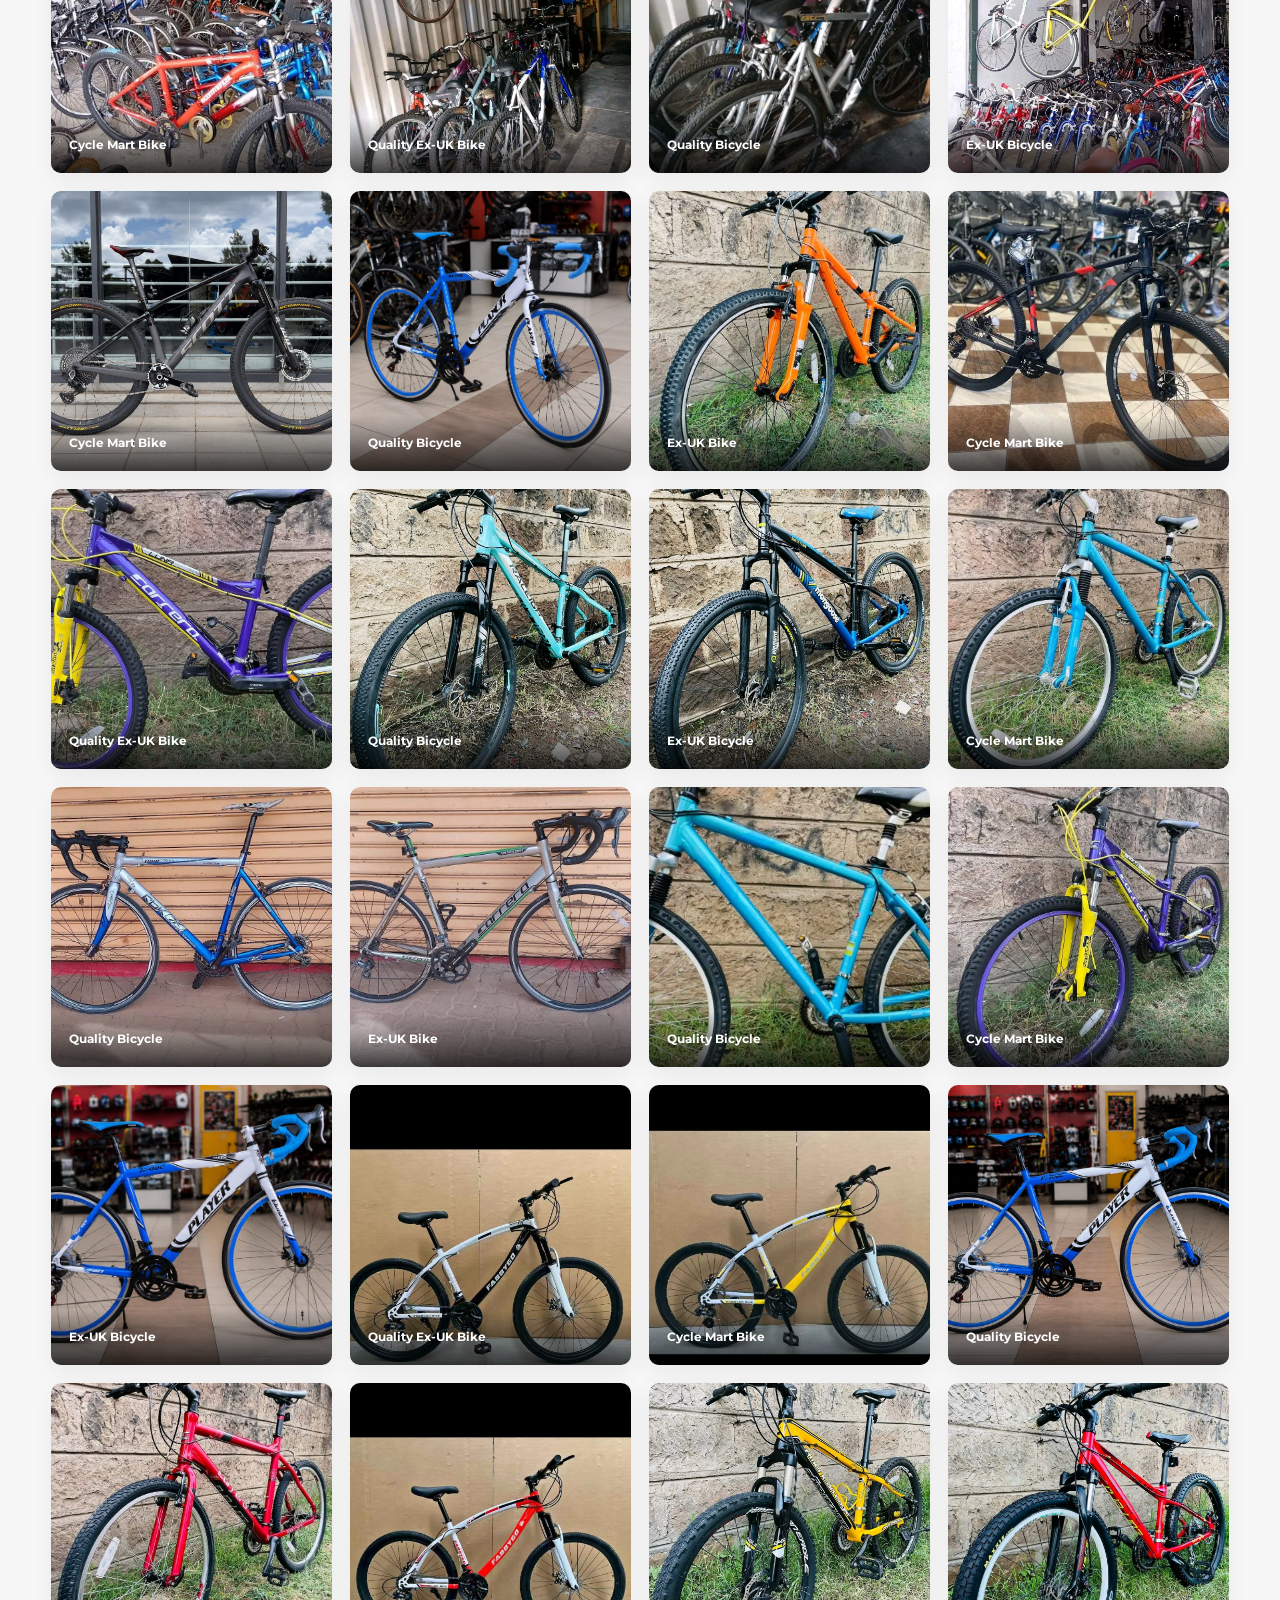
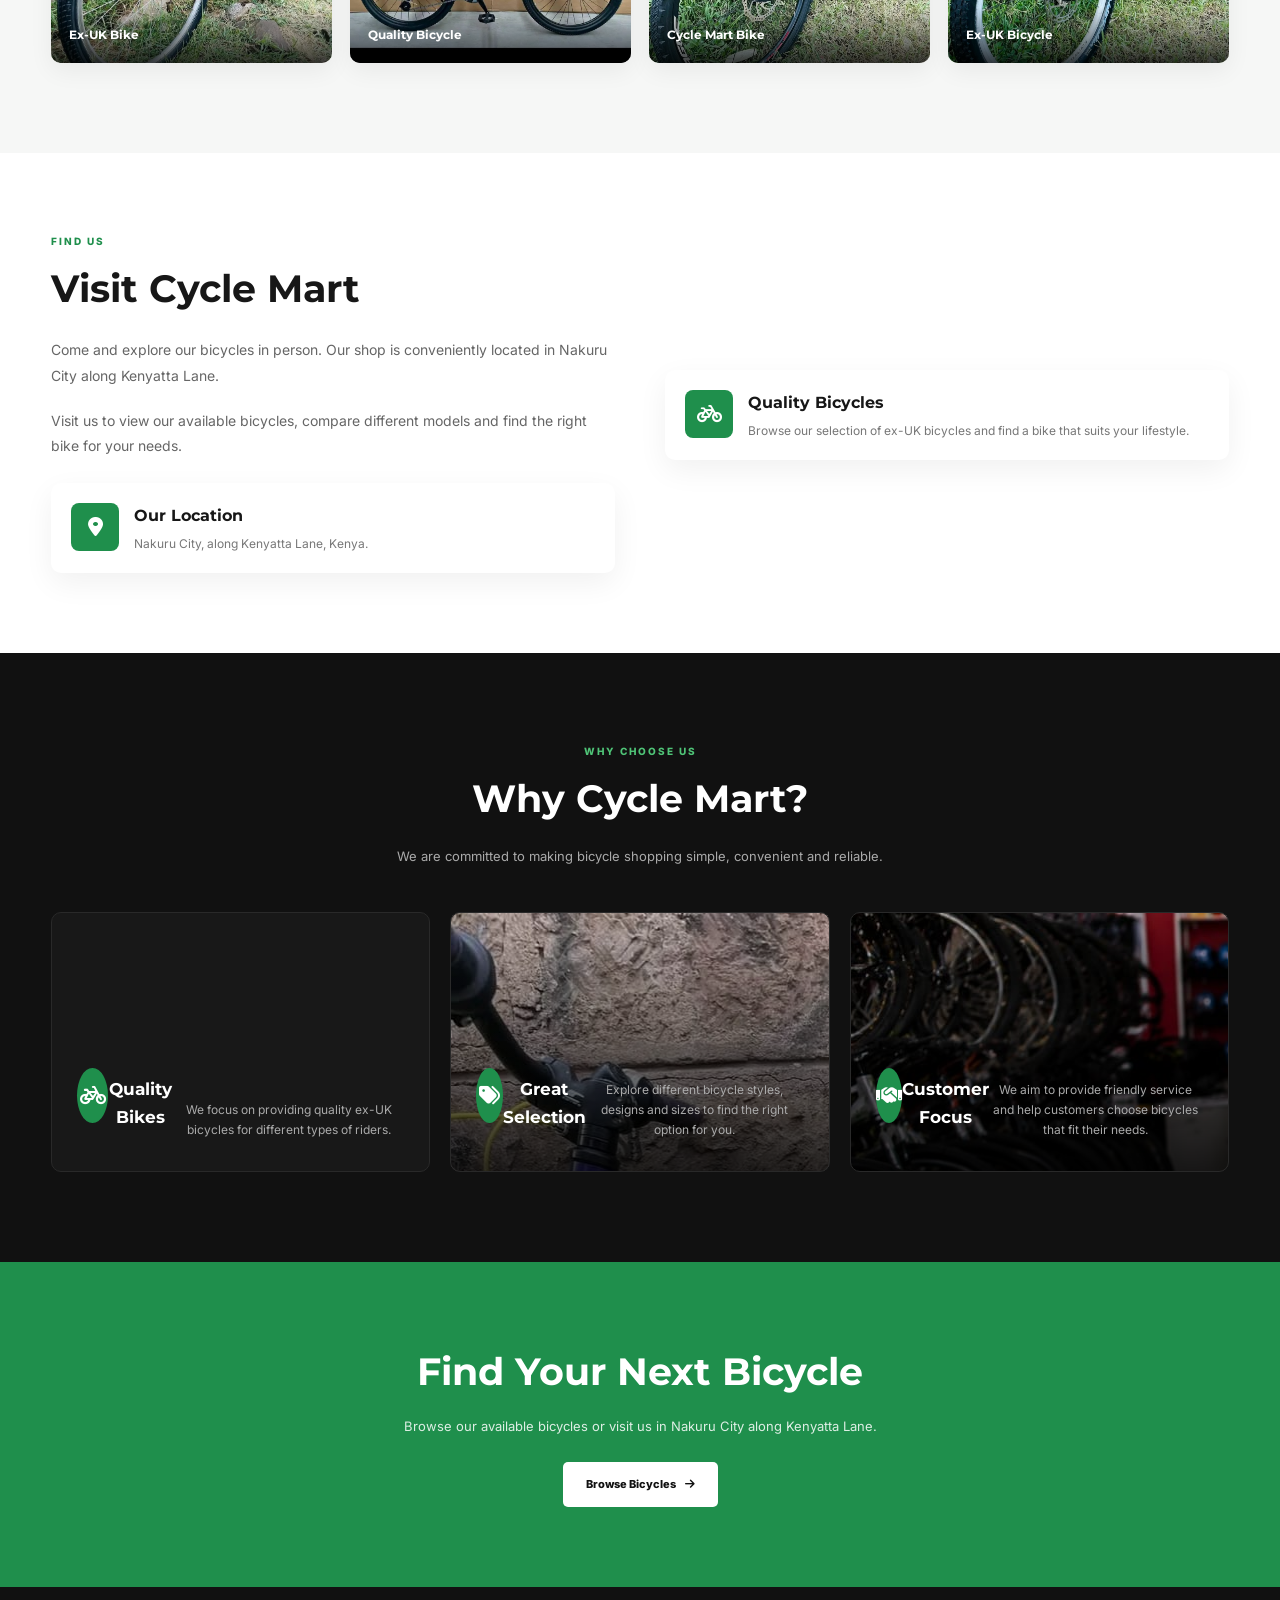
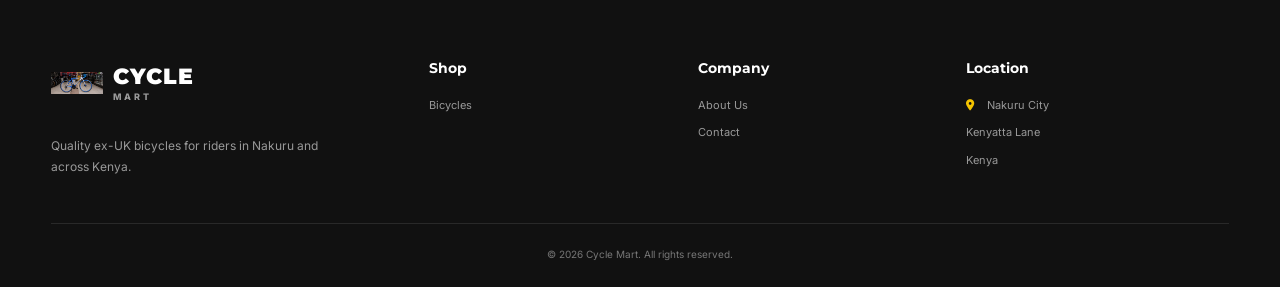
==== commit a1c64239: "about added" ====
--- a/about.html
+++ b/about.html
@@ -30,17 +30,101 @@
         content="index, follow"
     >
 
+    <meta
+        name="googlebot"
+        content="index, follow"
+    >
+
+    <meta
+        name="theme-color"
+        content="#1f8f4c"
+    >
+
+    <!-- CANONICAL URL - CORRECTED -->
+
     <link
         rel="canonical"
-        href="https://yourdomain.com/about.html"
+        href="https://cyclemart.co.ke/about.html"
     >
 
     <title>
-        About Us | Cycle Mart
+        About Us | Cycle Mart Kenya
     </title>
 
 
-    <!-- GOOGLE FONTS -->
+    <!-- =====================================================
+         OPEN GRAPH
+    ====================================================== -->
+
+    <meta
+        property="og:type"
+        content="website"
+    >
+
+    <meta
+        property="og:title"
+        content="About Cycle Mart | Quality Ex-UK Bicycles in Kenya"
+    >
+
+    <meta
+        property="og:description"
+        content="Learn more about Cycle Mart and explore our quality ex-UK bicycles available in Nakuru City and across Kenya."
+    >
+
+    <meta
+        property="og:url"
+        content="https://cyclemart.co.ke/about.html"
+    >
+
+    <meta
+        property="og:site_name"
+        content="Cycle Mart"
+    >
+
+    <meta
+        property="og:image"
+        content="https://cyclemart.co.ke/images/hero/hero.jpg"
+    >
+
+    <meta
+        property="og:image:alt"
+        content="Cycle Mart bicycles"
+    >
+
+    <meta
+        property="og:locale"
+        content="en_KE"
+    >
+
+
+    <!-- =====================================================
+         TWITTER / X
+    ====================================================== -->
+
+    <meta
+        name="twitter:card"
+        content="summary_large_image"
+    >
+
+    <meta
+        name="twitter:title"
+        content="About Cycle Mart | Quality Ex-UK Bicycles"
+    >
+
+    <meta
+        name="twitter:description"
+        content="Learn more about Cycle Mart and our selection of quality ex-UK bicycles."
+    >
+
+    <meta
+        name="twitter:image"
+        content="https://cyclemart.co.ke/images/hero/hero.jpg"
+    >
+
+
+    <!-- =====================================================
+         GOOGLE FONTS
+    ====================================================== -->
 
     <link
         rel="preconnect"
@@ -59,7 +143,9 @@
     >
 
 
-    <!-- FONT AWESOME -->
+    <!-- =====================================================
+         FONT AWESOME
+    ====================================================== -->
 
     <link
         rel="stylesheet"
@@ -67,7 +153,9 @@
     >
 
 
-    <!-- MAIN CSS -->
+    <!-- =====================================================
+         CSS
+    ====================================================== -->
 
     <link
         rel="stylesheet"
@@ -79,6 +167,1096 @@
         href="css/responsive.css"
     >
 
+
+    <!-- =====================================================
+         STRUCTURED DATA
+    ====================================================== -->
+
+    <script type="application/ld+json">
+    {
+        "@context": "https://schema.org",
+        "@type": "Store",
+        "name": "Cycle Mart",
+        "description": "Cycle Mart sells quality ex-UK bicycles in Nakuru City, Kenya.",
+        "url": "https://cyclemart.co.ke/",
+        "logo": "https://cyclemart.co.ke/images/logo/cycle-mart-logo.jpg",
+        "image": "https://cyclemart.co.ke/images/hero/hero.jpg",
+        "telephone": "+254762346683",
+        "priceRange": "KSh",
+        "currenciesAccepted": "KES",
+        "paymentAccepted": "Cash, Mobile Money",
+        "areaServed": {
+            "@type": "Country",
+            "name": "Kenya"
+        },
+        "address": {
+            "@type": "PostalAddress",
+            "addressLocality": "Nakuru",
+            "addressCountry": "KE"
+        }
+    }
+    </script>
+
+</head>
+
+
+<body>
+
+
+    <!-- =====================================================
+         HEADER
+    ====================================================== -->
+
+    <header class="header">
+
+        <div class="container nav-container">
+
+
+            <!-- LOGO -->
+
+            <a
+                href="index.html"
+                class="logo"
+                aria-label="Cycle Mart Home"
+            >
+
+                <img
+                    src="images/logo/cycle-mart-logo.jpg"
+                    alt="Cycle Mart Logo"
+                >
+
+                <div class="logo-text">
+
+                    <strong class="logo-title">
+                        CYCLE
+                    </strong>
+
+                    <span class="logo-subtitle">
+                        MART
+                    </span>
+
+                </div>
+
+            </a>
+
+
+            <!-- NAVIGATION -->
+
+            <nav
+                class="navbar"
+                id="navbar"
+                aria-label="Main navigation"
+            >
+
+                <ul class="nav-links">
+
+                    <li>
+                        <a href="index.html">
+                            Home
+                        </a>
+                    </li>
+
+                    <li>
+                        <a href="shop.html">
+                            Shop
+                        </a>
+                    </li>
+
+                    <li>
+                        <a
+                            href="about.html"
+                            class="active"
+                        >
+                            About
+                        </a>
+                    </li>
+
+                    <li>
+                        <a href="contact.html">
+                            Contact
+                        </a>
+                    </li>
+
+                </ul>
+
+            </nav>
+
+
+            <!-- NAV ACTIONS -->
+
+            <div class="nav-actions">
+
+                <a
+                    href="shop.html"
+                    class="nav-icon"
+                    aria-label="Shop bicycles"
+                >
+
+                    <i class="fa-solid fa-bicycle"></i>
+
+                </a>
+
+
+                <button
+                    type="button"
+                    class="menu-toggle"
+                    id="menuToggle"
+                    aria-label="Open navigation menu"
+                    aria-expanded="false"
+                >
+
+                    <span></span>
+                    <span></span>
+                    <span></span>
+
+                </button>
+
+            </div>
+
+        </div>
+
+    </header>
+
+
+    <!-- =====================================================
+         MAIN
+    ====================================================== -->
+
+    <main>
+
+
+        <!-- =====================================================
+             ABOUT HERO
+        ====================================================== -->
+
+        <section class="about-hero">
+
+            <div class="container">
+
+                <div class="about-hero-content">
+
+                    <span class="about-hero-label">
+                        About Cycle Mart
+                    </span>
+
+                    <h1>
+                        Ride Better.
+                        <br>
+                        Ride Cycle Mart.
+                    </h1>
+
+                    <p>
+                        Your destination for quality ex-UK bicycles
+                        in Nakuru City, Kenya.
+                    </p>
+
+                </div>
+
+            </div>
+
+        </section>
+
+
+        <!-- =====================================================
+             ABOUT MAIN
+        ====================================================== -->
+
+        <section class="about-main">
+
+            <div class="container">
+
+                <div class="about-grid">
+
+
+                    <!-- ABOUT IMAGE -->
+
+                    <div class="about-image">
+
+                        <img
+                            src="images/bikes/IMG-20260816-WA0022.jpg"
+                            alt="Quality bicycle at Cycle Mart"
+                            loading="lazy"
+                            onerror="this.style.display='none';"
+                        >
+
+                    </div>
+
+
+                    <!-- ABOUT CONTENT -->
+
+                    <div class="about-content">
+
+                        <span class="section-label">
+                            Who We Are
+                        </span>
+
+                        <h2>
+                            Welcome to Cycle Mart
+                        </h2>
+
+                        <p>
+                            Cycle Mart is a bicycle shop dedicated
+                            to providing quality bicycles for riders
+                            looking for reliable, stylish and
+                            affordable bikes.
+                        </p>
+
+                        <p>
+                            We specialize in ex-UK bicycles,
+                            offering customers a variety of bikes
+                            suitable for commuting, fitness,
+                            recreation and everyday cycling.
+                        </p>
+
+                        <p>
+                            Our goal is to make it easier for
+                            customers in Nakuru and beyond to find
+                            bicycles that match their riding needs
+                            and budget.
+                        </p>
+
+                    </div>
+
+                </div>
+
+            </div>
+
+        </section>
+
+
+        <!-- =====================================================
+             BIKE SHOWCASE
+        ====================================================== -->
+
+        <section class="bike-showcase">
+
+            <div class="container">
+
+                <div class="bike-showcase-heading">
+
+                    <span class="section-label">
+                        Our Bicycles
+                    </span>
+
+                    <h2>
+                        Explore Our Bike Collection
+                    </h2>
+
+                    <p>
+                        Take a look at some of the bicycles available
+                        from Cycle Mart. We offer a range of quality
+                        ex-UK bicycles for different riders and
+                        riding needs.
+                    </p>
+
+                </div>
+
+
+                <div class="bike-gallery">
+
+
+                    <!-- BIKE 1 -->
+
+                    <div class="bike-gallery-item">
+
+                        <img
+                            src="images/bikes/IMG-20260816-WA0022.jpg"
+                            alt="Cycle Mart bicycle 1"
+                            loading="lazy"
+                        >
+
+                        <div class="bike-gallery-overlay">
+                            Cycle Mart Bike
+                        </div>
+
+                    </div>
+
+
+                    <!-- BIKE 2 -->
+
+                    <div class="bike-gallery-item">
+
+                        <img
+                            src="images/bikes/IMG-20260816-WA0023.jpg"
+                            alt="Cycle Mart bicycle 2"
+                            loading="lazy"
+                        >
+
+                        <div class="bike-gallery-overlay">
+                            Quality Ex-UK Bike
+                        </div>
+
+                    </div>
+
+
+                    <!-- BIKE 3 -->
+
+                    <div class="bike-gallery-item">
+
+                        <img
+                            src="images/bikes/IMG-20260816-WA0024.jpg"
+                            alt="Cycle Mart bicycle 3"
+                            loading="lazy"
+                        >
+
+                        <div class="bike-gallery-overlay">
+                            Quality Bicycle
+                        </div>
+
+                    </div>
+
+
+                    <!-- BIKE 4 -->
+
+                    <div class="bike-gallery-item">
+
+                        <img
+                            src="images/bikes/IMG-20260816-WA0025.jpg"
+                            alt="Cycle Mart bicycle 4"
+                            loading="lazy"
+                        >
+
+                        <div class="bike-gallery-overlay">
+                            Ex-UK Bicycle
+                        </div>
+
+                    </div>
+
+
+                    <!-- BIKE 5 -->
+
+                    <div class="bike-gallery-item">
+
+                        <img
+                            src="images/bikes/IMG-20260816-WA0026.jpg"
+                            alt="Cycle Mart bicycle 5"
+                            loading="lazy"
+                        >
+
+                        <div class="bike-gallery-overlay">
+                            Cycle Mart Bike
+                        </div>
+
+                    </div>
+
+
+                    <!-- BIKE 6 -->
+
+                    <div class="bike-gallery-item">
+
+                        <img
+                            src="images/bikes/IMG-20260816-WA0027.jpg"
+                            alt="Cycle Mart bicycle 6"
+                            loading="lazy"
+                        >
+
+                        <div class="bike-gallery-overlay">
+                            Quality Bicycle
+                        </div>
+
+                    </div>
+
+
+                    <!-- BIKE 7 -->
+
+                    <div class="bike-gallery-item">
+
+                        <img
+                            src="images/bikes/IMG-20260816-WA0028.jpg"
+                            alt="Cycle Mart bicycle 7"
+                            loading="lazy"
+                        >
+
+                        <div class="bike-gallery-overlay">
+                            Ex-UK Bike
+                        </div>
+
+                    </div>
+
+
+                    <!-- BIKE 8 -->
+
+                    <div class="bike-gallery-item">
+
+                        <img
+                            src="images/bikes/IMG-20260816-WA0029.jpg"
+                            alt="Cycle Mart bicycle 8"
+                            loading="lazy"
+                        >
+
+                        <div class="bike-gallery-overlay">
+                            Cycle Mart Bike
+                        </div>
+
+                    </div>
+
+
+                    <!-- BIKE 9 -->
+
+                    <div class="bike-gallery-item">
+
+                        <img
+                            src="images/bikes/IMG-20260816-WA0030.jpg"
+                            alt="Cycle Mart bicycle 9"
+                            loading="lazy"
+                        >
+
+                        <div class="bike-gallery-overlay">
+                            Quality Ex-UK Bike
+                        </div>
+
+                    </div>
+
+
+                    <!-- BIKE 10 -->
+
+                    <div class="bike-gallery-item">
+
+                        <img
+                            src="images/bikes/IMG-20260816-WA0031.jpg"
+                            alt="Cycle Mart bicycle 10"
+                            loading="lazy"
+                        >
+
+                        <div class="bike-gallery-overlay">
+                            Quality Bicycle
+                        </div>
+
+                    </div>
+
+
+                    <!-- BIKE 11 -->
+
+                    <div class="bike-gallery-item">
+
+                        <img
+                            src="images/bikes/IMG-20260816-WA0032.jpg"
+                            alt="Cycle Mart bicycle 11"
+                            loading="lazy"
+                        >
+
+                        <div class="bike-gallery-overlay">
+                            Ex-UK Bicycle
+                        </div>
+
+                    </div>
+
+
+                    <!-- BIKE 12 -->
+
+                    <div class="bike-gallery-item">
+
+                        <img
+                            src="images/bikes/IMG-20260816-WA0033.jpg"
+                            alt="Cycle Mart bicycle 12"
+                            loading="lazy"
+                        >
+
+                        <div class="bike-gallery-overlay">
+                            Cycle Mart Bike
+                        </div>
+
+                    </div>
+
+
+                    <!-- BIKE 13 -->
+
+                    <div class="bike-gallery-item">
+
+                        <img
+                            src="images/bikes/IMG-20260816-WA0034.jpg"
+                            alt="Cycle Mart bicycle 13"
+                            loading="lazy"
+                        >
+
+                        <div class="bike-gallery-overlay">
+                            Quality Bicycle
+                        </div>
+
+                    </div>
+
+
+                    <!-- BIKE 14 -->
+
+                    <div class="bike-gallery-item">
+
+                        <img
+                            src="images/bikes/IMG-20260816-WA0035.jpg"
+                            alt="Cycle Mart bicycle 14"
+                            loading="lazy"
+                        >
+
+                        <div class="bike-gallery-overlay">
+                            Ex-UK Bike
+                        </div>
+
+                    </div>
+
+
+                    <!-- BIKE 15 -->
+
+                    <div class="bike-gallery-item">
+
+                        <img
+                            src="images/bikes/IMG-20260816-WA0036.jpg"
+                            alt="Cycle Mart bicycle 15"
+                            loading="lazy"
+                        >
+
+                        <div class="bike-gallery-overlay">
+                            Quality Bicycle
+                        </div>
+
+                    </div>
+
+
+                    <!-- BIKE 16 -->
+
+                    <div class="bike-gallery-item">
+
+                        <img
+                            src="images/bikes/IMG-20260816-WA0037.jpg"
+                            alt="Cycle Mart bicycle 16"
+                            loading="lazy"
+                        >
+
+                        <div class="bike-gallery-overlay">
+                            Cycle Mart Bike
+                        </div>
+
+                    </div>
+
+
+                    <!-- BIKE 17 -->
+
+                    <div class="bike-gallery-item">
+
+                        <img
+                            src="images/bikes/IMG-20260816-WA0038.jpg"
+                            alt="Cycle Mart bicycle 17"
+                            loading="lazy"
+                        >
+
+                        <div class="bike-gallery-overlay">
+                            Ex-UK Bicycle
+                        </div>
+
+                    </div>
+
+
+                    <!-- BIKE 18 -->
+
+                    <div class="bike-gallery-item">
+
+                        <img
+                            src="images/bikes/IMG-20260816-WA0039.jpg"
+                            alt="Cycle Mart bicycle 18"
+                            loading="lazy"
+                        >
+
+                        <div class="bike-gallery-overlay">
+                            Quality Ex-UK Bike
+                        </div>
+
+                    </div>
+
+
+                    <!-- BIKE 19 -->
+
+                    <div class="bike-gallery-item">
+
+                        <img
+                            src="images/bikes/IMG-20260816-WA0040.jpg"
+                            alt="Cycle Mart bicycle 19"
+                            loading="lazy"
+                        >
+
+                        <div class="bike-gallery-overlay">
+                            Cycle Mart Bike
+                        </div>
+
+                    </div>
+
+
+                    <!-- BIKE 20 -->
+
+                    <div class="bike-gallery-item">
+
+                        <img
+                            src="images/bikes/IMG-20260816-WA0041.jpg"
+                            alt="Cycle Mart bicycle 20"
+                            loading="lazy"
+                        >
+
+                        <div class="bike-gallery-overlay">
+                            Quality Bicycle
+                        </div>
+
+                    </div>
+
+
+                    <!-- BIKE 21 -->
+
+                    <div class="bike-gallery-item">
+
+                        <img
+                            src="images/bikes/IMG-20260816-WA0042.jpg"
+                            alt="Cycle Mart bicycle 21"
+                            loading="lazy"
+                        >
+
+                        <div class="bike-gallery-overlay">
+                            Ex-UK Bike
+                        </div>
+
+                    </div>
+
+
+                    <!-- BIKE 22 -->
+
+                    <div class="bike-gallery-item">
+
+                        <img
+                            src="images/bikes/IMG-20260816-WA0043.jpg"
+                            alt="Cycle Mart bicycle 22"
+                            loading="lazy"
+                        >
+
+                        <div class="bike-gallery-overlay">
+                            Quality Bicycle
+                        </div>
+
+                    </div>
+
+
+                    <!-- BIKE 23 -->
+
+                    <div class="bike-gallery-item">
+
+                        <img
+                            src="images/bikes/IMG-20260816-WA0044.jpg"
+                            alt="Cycle Mart bicycle 23"
+                            loading="lazy"
+                        >
+
+                        <div class="bike-gallery-overlay">
+                            Cycle Mart Bike
+                        </div>
+
+                    </div>
+
+
+                    <!-- BIKE 24 -->
+
+                    <div class="bike-gallery-item">
+
+                        <img
+                            src="images/bikes/IMG-20260816-WA0045.jpg"
+                            alt="Cycle Mart bicycle 24"
+                            loading="lazy"
+                        >
+
+                        <div class="bike-gallery-overlay">
+                            Ex-UK Bicycle
+                        </div>
+
+                    </div>
+
+                </div>
+
+            </div>
+
+        </section>
+
+
+        <!-- =====================================================
+             LOCATION
+        ====================================================== -->
+
+        <section class="location-section">
+
+            <div class="container">
+
+                <div class="location-grid">
+
+
+                    <div class="location-content">
+
+                        <span class="section-label">
+                            Find Us
+                        </span>
+
+                        <h2>
+                            Visit Cycle Mart
+                        </h2>
+
+                        <p>
+                            Come and explore our bicycles in person.
+                            Our shop is conveniently located in
+                            Nakuru City along Kenyatta Lane.
+                        </p>
+
+                        <p>
+                            Visit us to view our available bicycles,
+                            compare different models and find the
+                            right bike for your needs.
+                        </p>
+
+
+                        <div class="location-card">
+
+                            <div class="location-icon">
+
+                                <i class="fa-solid fa-location-dot"></i>
+
+                            </div>
+
+                            <div>
+
+                                <h3>
+                                    Our Location
+                                </h3>
+
+                                <p>
+                                    Nakuru City,
+                                    along Kenyatta Lane,
+                                    Kenya.
+                                </p>
+
+                            </div>
+
+                        </div>
+
+                    </div>
+
+
+                    <div class="location-card">
+
+                        <div class="location-icon">
+
+                            <i class="fa-solid fa-bicycle"></i>
+
+                        </div>
+
+                        <div>
+
+                            <h3>
+                                Quality Bicycles
+                            </h3>
+
+                            <p>
+                                Browse our selection of ex-UK
+                                bicycles and find a bike that
+                                suits your lifestyle.
+                            </p>
+
+                        </div>
+
+                    </div>
+
+                </div>
+
+            </div>
+
+        </section>
+
+
+        <!-- =====================================================
+             WHY CYCLE MART
+        ====================================================== -->
+
+        <section class="why-section">
+
+            <div class="container">
+
+                <div class="why-heading">
+
+                    <span class="section-label">
+                        Why Choose Us
+                    </span>
+
+                    <h2>
+                        Why Cycle Mart?
+                    </h2>
+
+                    <p>
+                        We are committed to making bicycle shopping
+                        simple, convenient and reliable.
+                    </p>
+
+                </div>
+
+
+                <div class="why-grid">
+
+
+                    <article class="why-card">
+
+                        <i class="fa-solid fa-bicycle"></i>
+
+                        <h3>
+                            Quality Bikes
+                        </h3>
+
+                        <p>
+                            We focus on providing quality ex-UK
+                            bicycles for different types of riders.
+                        </p>
+
+                    </article>
+
+
+                    <article class="why-card">
+
+                        <i class="fa-solid fa-tags"></i>
+
+                        <h3>
+                            Great Selection
+                        </h3>
+
+                        <p>
+                            Explore different bicycle styles,
+                            designs and sizes to find the right
+                            option for you.
+                        </p>
+
+                    </article>
+
+
+                    <article class="why-card">
+
+                        <i class="fa-solid fa-handshake"></i>
+
+                        <h3>
+                            Customer Focus
+                        </h3>
+
+                        <p>
+                            We aim to provide friendly service and
+                            help customers choose bicycles that fit
+                            their needs.
+                        </p>
+
+                    </article>
+
+                </div>
+
+            </div>
+
+        </section>
+
+
+        <!-- =====================================================
+             CTA
+        ====================================================== -->
+
+        <section class="about-cta">
+
+            <div class="container">
+
+                <h2>
+                    Find Your Next Bicycle
+                </h2>
+
+                <p>
+                    Browse our available bicycles or visit us in
+                    Nakuru City along Kenyatta Lane.
+                </p>
+
+                <a
+                    href="shop.html"
+                    class="cta-button"
+                >
+
+                    Browse Bicycles
+
+                    <i class="fa-solid fa-arrow-right"></i>
+
+                </a>
+
+            </div>
+
+        </section>
+
+    </main>
+
+
+    <!-- =====================================================
+         FOOTER
+    ====================================================== -->
+
+    <footer class="footer">
+
+        <div class="container">
+
+            <div class="footer-grid">
+
+
+                <!-- BRAND -->
+
+                <div class="footer-brand">
+
+                    <a
+                        href="index.html"
+                        class="logo"
+                    >
+
+                        <img
+                            src="images/logo/cycle-mart-logo.jpg"
+                            alt="Cycle Mart Logo"
+                        >
+
+                        <div class="logo-text">
+
+                            <strong class="logo-title">
+                                CYCLE
+                            </strong>
+
+                            <span class="logo-subtitle">
+                                MART
+                            </span>
+
+                        </div>
+
+                    </a>
+
+                    <p>
+                        Quality ex-UK bicycles for riders
+                        in Nakuru and across Kenya.
+                    </p>
+
+                </div>
+
+
+                <!-- SHOP -->
+
+                <div class="footer-column">
+
+                    <h3>
+                        Shop
+                    </h3>
+
+                    <ul>
+
+                        <li>
+                            <a href="shop.html">
+                                Bicycles
+                            </a>
+                        </li>
+
+                    </ul>
+
+                </div>
+
+
+                <!-- COMPANY -->
+
+                <div class="footer-column">
+
+                    <h3>
+                        Company
+                    </h3>
+
+                    <ul>
+
+                        <li>
+                            <a href="about.html">
+                                About Us
+                            </a>
+                        </li>
+
+                        <li>
+                            <a href="contact.html">
+                                Contact
+                            </a>
+                        </li>
+
+                    </ul>
+
+                </div>
+
+
+                <!-- LOCATION -->
+
+                <div class="footer-column">
+
+                    <h3>
+                        Location
+                    </h3>
+
+                    <ul>
+
+                        <li>
+                            <i class="fa-solid fa-location-dot"></i>
+                            Nakuru City
+                        </li>
+
+                        <li>
+                            Kenyatta Lane
+                        </li>
+
+                        <li>
+                            Kenya
+                        </li>
+
+                    </ul>
+
+                </div>
+
+            </div>
+
+
+            <!-- FOOTER BOTTOM -->
+
+            <div class="footer-bottom">
+
+                <p>
+                    ©
+                    <span id="currentYear"></span>
+                    Cycle Mart.
+                    All rights reserved.
+                </p>
+
+            </div>
+
+        </div>
+
+    </footer>
+
+
+    <!-- =====================================================
+         JAVASCRIPT
+    ====================================================== -->
+
+    <script src="js/menu.js"></script>
+
+    <script>
+
+        document.addEventListener(
+            "DOMContentLoaded",
+            function () {
+
+                const year =
+                    document.getElementById(
+                        "currentYear"
+                    );
+
+                if (year) {
+
+                    year.textContent =
+                        new Date().getFullYear();
+
+                }
+
+            }
+        );
+
+    </script>
+
+
+    <!-- =====================================================
+         ABOUT PAGE STYLES
+    ====================================================== -->
 
     <style>
 
@@ -100,7 +1278,10 @@
                     rgba(0, 0, 0, 0.82),
                     rgba(0, 0, 0, 0.45)
                 ),
-                url("../images/hero/hero.jpg")
+
+                /* CORRECTED IMAGE PATH */
+
+                url("images/hero/hero.jpg")
                 center / cover no-repeat;
 
             color: #fff;
@@ -818,915 +1999,7 @@
 
     </style>
 
-</head>
-
-
-<body>
-
-
-    <!-- =====================================================
-         HEADER
-    ====================================================== -->
-
-    <header class="header">
-
-        <div class="container nav-container">
-
-
-            <!-- LOGO -->
-
-            <a
-                href="index.html"
-                class="logo"
-                aria-label="Cycle Mart Home"
-            >
-
-                <img
-                    src="images/logo/cycle-mart-logo.jpg"
-                    alt="Cycle Mart Logo"
-                >
-
-                <div class="logo-text">
-
-                    <strong class="logo-title">
-                        CYCLE
-                    </strong>
-
-                    <span class="logo-subtitle">
-                        MART
-                    </span>
-
-                </div>
-
-            </a>
-
-
-            <!-- NAVIGATION -->
-
-            <nav
-                class="navbar"
-                id="navbar"
-                aria-label="Main navigation"
-            >
-
-                <ul class="nav-links">
-
-                    <li>
-                        <a href="index.html">
-                            Home
-                        </a>
-                    </li>
-
-                    <li>
-                        <a href="shop.html">
-                            Shop
-                        </a>
-                    </li>
-
-                    <li>
-                        <a
-                            href="about.html"
-                            class="active"
-                        >
-                            About
-                        </a>
-                    </li>
-
-                    <li>
-                        <a href="contact.html">
-                            Contact
-                        </a>
-                    </li>
-
-                </ul>
-
-            </nav>
-
-
-            <!-- NAV ACTIONS -->
-
-            <div class="nav-actions">
-
-                <a
-                    href="shop.html"
-                    class="nav-icon"
-                    aria-label="Shop bicycles"
-                >
-
-                    <i class="fa-solid fa-bicycle"></i>
-
-                </a>
-
-
-                <button
-                    type="button"
-                    class="menu-toggle"
-                    id="menuToggle"
-                    aria-label="Open navigation menu"
-                >
-
-                    <span></span>
-                    <span></span>
-                    <span></span>
-
-                </button>
-
-            </div>
-
-        </div>
-
-    </header>
-
-
-    <!-- =====================================================
-         MAIN
-    ====================================================== -->
-
-    <main>
-
-
-        <!-- HERO -->
-
-        <section class="about-hero">
-
-            <div class="container">
-
-                <div class="about-hero-content">
-
-                    <span class="about-hero-label">
-                        About Cycle Mart
-                    </span>
-
-                    <h1>
-                        Ride Better.
-                        <br>
-                        Ride Cycle Mart.
-                    </h1>
-
-                    <p>
-                        Your destination for quality ex-UK bicycles
-                        in Nakuru City, Kenya.
-                    </p>
-
-                </div>
-
-            </div>
-
-        </section>
-
-
-        <!-- ABOUT -->
-
-        <section class="about-main">
-
-            <div class="container">
-
-                <div class="about-grid">
-
-
-                    <div class="about-image">
-
-                        <img
-                            src="images/bikes/IMG-20260816-WA0022.jpg"
-                            alt="Quality bicycle at Cycle Mart"
-                            loading="lazy"
-                        >
-
-                    </div>
-
-
-                    <div class="about-content">
-
-                        <span class="section-label">
-                            Who We Are
-                        </span>
-
-                        <h2>
-                            Welcome to Cycle Mart
-                        </h2>
-
-                        <p>
-                            Cycle Mart is a bicycle shop dedicated
-                            to providing quality bicycles for riders
-                            looking for reliable, stylish and
-                            affordable bikes.
-                        </p>
-
-                        <p>
-                            We specialize in ex-UK bicycles,
-                            offering customers a variety of bikes
-                            suitable for commuting, fitness,
-                            recreation and everyday cycling.
-                        </p>
-
-                        <p>
-                            Our goal is to make it easier for
-                            customers in Nakuru and beyond to find
-                            bicycles that match their riding needs
-                            and budget.
-                        </p>
-
-                    </div>
-
-                </div>
-
-            </div>
-
-        </section>
-
-
-        <!-- =====================================================
-             BIKE SHOWCASE
-        ====================================================== -->
-
-        <section class="bike-showcase">
-
-            <div class="container">
-
-                <div class="bike-showcase-heading">
-
-                    <span class="section-label">
-                        Our Bicycles
-                    </span>
-
-                    <h2>
-                        Explore Our Bike Collection
-                    </h2>
-
-                    <p>
-                        Take a look at some of the bicycles available
-                        from Cycle Mart. We offer a range of quality
-                        ex-UK bicycles for different riders and
-                        riding needs.
-                    </p>
-
-                </div>
-
-
-                <div class="bike-gallery">
-
-
-                    <div class="bike-gallery-item">
-                        <img
-                            src="images/bikes/IMG-20260816-WA0022.jpg"
-                            alt="Cycle Mart bicycle 1"
-                            loading="lazy"
-                        >
-                        <div class="bike-gallery-overlay">
-                            Cycle Mart Bike
-                        </div>
-                    </div>
-
-
-                    <div class="bike-gallery-item">
-                        <img
-                            src="images/bikes/IMG-20260816-WA0023.jpg"
-                            alt="Cycle Mart bicycle 2"
-                            loading="lazy"
-                        >
-                        <div class="bike-gallery-overlay">
-                            Quality Ex-UK Bike
-                        </div>
-                    </div>
-
-
-                    <div class="bike-gallery-item">
-                        <img
-                            src="images/bikes/IMG-20260816-WA0024.jpg"
-                            alt="Cycle Mart bicycle 3"
-                            loading="lazy"
-                        >
-                        <div class="bike-gallery-overlay">
-                            Quality Bicycle
-                        </div>
-                    </div>
-
-
-                    <div class="bike-gallery-item">
-                        <img
-                            src="images/bikes/IMG-20260816-WA0025.jpg"
-                            alt="Cycle Mart bicycle 4"
-                            loading="lazy"
-                        >
-                        <div class="bike-gallery-overlay">
-                            Ex-UK Bicycle
-                        </div>
-                    </div>
-
-
-                    <div class="bike-gallery-item">
-                        <img
-                            src="images/bikes/IMG-20260816-WA0026.jpg"
-                            alt="Cycle Mart bicycle 5"
-                            loading="lazy"
-                        >
-                        <div class="bike-gallery-overlay">
-                            Cycle Mart Bike
-                        </div>
-                    </div>
-
-
-                    <div class="bike-gallery-item">
-                        <img
-                            src="images/bikes/IMG-20260816-WA0027.jpg"
-                            alt="Cycle Mart bicycle 6"
-                            loading="lazy"
-                        >
-                        <div class="bike-gallery-overlay">
-                            Quality Bicycle
-                        </div>
-                    </div>
-
-
-                    <div class="bike-gallery-item">
-                        <img
-                            src="images/bikes/IMG-20260816-WA0028.jpg"
-                            alt="Cycle Mart bicycle 7"
-                            loading="lazy"
-                        >
-                        <div class="bike-gallery-overlay">
-                            Ex-UK Bike
-                        </div>
-                    </div>
-
-
-                    <div class="bike-gallery-item">
-                        <img
-                            src="images/bikes/IMG-20260816-WA0029.jpg"
-                            alt="Cycle Mart bicycle 8"
-                            loading="lazy"
-                        >
-                        <div class="bike-gallery-overlay">
-                            Cycle Mart Bike
-                        </div>
-                    </div>
-
-
-                    <div class="bike-gallery-item">
-                        <img
-                            src="images/bikes/IMG-20260816-WA0030.jpg"
-                            alt="Cycle Mart bicycle 9"
-                            loading="lazy"
-                        >
-                        <div class="bike-gallery-overlay">
-                            Quality Ex-UK Bike
-                        </div>
-                    </div>
-
-
-                    <div class="bike-gallery-item">
-                        <img
-                            src="images/bikes/IMG-20260816-WA0031.jpg"
-                            alt="Cycle Mart bicycle 10"
-                            loading="lazy"
-                        >
-                        <div class="bike-gallery-overlay">
-                            Quality Bicycle
-                        </div>
-                    </div>
-
-
-                    <div class="bike-gallery-item">
-                        <img
-                            src="images/bikes/IMG-20260816-WA0032.jpg"
-                            alt="Cycle Mart bicycle 11"
-                            loading="lazy"
-                        >
-                        <div class="bike-gallery-overlay">
-                            Ex-UK Bicycle
-                        </div>
-                    </div>
-
-
-                    <div class="bike-gallery-item">
-                        <img
-                            src="images/bikes/IMG-20260816-WA0033.jpg"
-                            alt="Cycle Mart bicycle 12"
-                            loading="lazy"
-                        >
-                        <div class="bike-gallery-overlay">
-                            Cycle Mart Bike
-                        </div>
-                    </div>
-
-
-                    <div class="bike-gallery-item">
-                        <img
-                            src="images/bikes/IMG-20260816-WA0034.jpg"
-                            alt="Cycle Mart bicycle 13"
-                            loading="lazy"
-                        >
-                        <div class="bike-gallery-overlay">
-                            Quality Bicycle
-                        </div>
-                    </div>
-
-
-                    <div class="bike-gallery-item">
-                        <img
-                            src="images/bikes/IMG-20260816-WA0035.jpg"
-                            alt="Cycle Mart bicycle 14"
-                            loading="lazy"
-                        >
-                        <div class="bike-gallery-overlay">
-                            Ex-UK Bike
-                        </div>
-                    </div>
-
-
-                    <div class="bike-gallery-item">
-                        <img
-                            src="images/bikes/IMG-20260816-WA0036.jpg"
-                            alt="Cycle Mart bicycle 15"
-                            loading="lazy"
-                        >
-                        <div class="bike-gallery-overlay">
-                            Quality Bicycle
-                        </div>
-                    </div>
-
-
-                    <div class="bike-gallery-item">
-                        <img
-                            src="images/bikes/IMG-20260816-WA0037.jpg"
-                            alt="Cycle Mart bicycle 16"
-                            loading="lazy"
-                        >
-                        <div class="bike-gallery-overlay">
-                            Cycle Mart Bike
-                        </div>
-                    </div>
-
-
-                    <div class="bike-gallery-item">
-                        <img
-                            src="images/bikes/IMG-20260816-WA0038.jpg"
-                            alt="Cycle Mart bicycle 17"
-                            loading="lazy"
-                        >
-                        <div class="bike-gallery-overlay">
-                            Ex-UK Bicycle
-                        </div>
-                    </div>
-
-
-                    <div class="bike-gallery-item">
-                        <img
-                            src="images/bikes/IMG-20260816-WA0039.jpg"
-                            alt="Cycle Mart bicycle 18"
-                            loading="lazy"
-                        >
-                        <div class="bike-gallery-overlay">
-                            Quality Ex-UK Bike
-                        </div>
-                    </div>
-
-
-                    <div class="bike-gallery-item">
-                        <img
-                            src="images/bikes/IMG-20260816-WA0040.jpg"
-                            alt="Cycle Mart bicycle 19"
-                            loading="lazy"
-                        >
-                        <div class="bike-gallery-overlay">
-                            Cycle Mart Bike
-                        </div>
-                    </div>
-
-
-                    <div class="bike-gallery-item">
-                        <img
-                            src="images/bikes/IMG-20260816-WA0041.jpg"
-                            alt="Cycle Mart bicycle 20"
-                            loading="lazy"
-                        >
-                        <div class="bike-gallery-overlay">
-                            Quality Bicycle
-                        </div>
-                    </div>
-
-
-                    <div class="bike-gallery-item">
-                        <img
-                            src="images/bikes/IMG-20260816-WA0042.jpg"
-                            alt="Cycle Mart bicycle 21"
-                            loading="lazy"
-                        >
-                        <div class="bike-gallery-overlay">
-                            Ex-UK Bike
-                        </div>
-                    </div>
-
-
-                    <div class="bike-gallery-item">
-                        <img
-                            src="images/bikes/IMG-20260816-WA0043.jpg"
-                            alt="Cycle Mart bicycle 22"
-                            loading="lazy"
-                        >
-                        <div class="bike-gallery-overlay">
-                            Quality Bicycle
-                        </div>
-                    </div>
-
-
-                    <div class="bike-gallery-item">
-                        <img
-                            src="images/bikes/IMG-20260816-WA0044.jpg"
-                            alt="Cycle Mart bicycle 23"
-                            loading="lazy"
-                        >
-                        <div class="bike-gallery-overlay">
-                            Cycle Mart Bike
-                        </div>
-                    </div>
-
-
-                    <div class="bike-gallery-item">
-                        <img
-                            src="images/bikes/IMG-20260816-WA0045.jpg"
-                            alt="Cycle Mart bicycle 24"
-                            loading="lazy"
-                        >
-                        <div class="bike-gallery-overlay">
-                            Ex-UK Bicycle
-                        </div>
-                    </div>
-
-                </div>
-
-            </div>
-
-        </section>
-
-
-        <!-- LOCATION -->
-
-        <section class="location-section">
-
-            <div class="container">
-
-                <div class="location-grid">
-
-
-                    <div class="location-content">
-
-                        <span class="section-label">
-                            Find Us
-                        </span>
-
-                        <h2>
-                            Visit Cycle Mart
-                        </h2>
-
-                        <p>
-                            Come and explore our bicycles in person.
-                            Our shop is conveniently located in
-                            Nakuru City along Kenyatta Lane.
-                        </p>
-
-                        <p>
-                            Visit us to view our available bicycles,
-                            compare different models and find the
-                            right bike for your needs.
-                        </p>
-
-
-                        <div class="location-card">
-
-                            <div class="location-icon">
-
-                                <i class="fa-solid fa-location-dot"></i>
-
-                            </div>
-
-                            <div>
-
-                                <h3>
-                                    Our Location
-                                </h3>
-
-                                <p>
-                                    Nakuru City,
-                                    along Kenyatta Lane,
-                                    Kenya.
-                                </p>
-
-                            </div>
-
-                        </div>
-
-                    </div>
-
-
-                    <div class="location-card">
-
-                        <div class="location-icon">
-
-                            <i class="fa-solid fa-bicycle"></i>
-
-                        </div>
-
-                        <div>
-
-                            <h3>
-                                Quality Bicycles
-                            </h3>
-
-                            <p>
-                                Browse our selection of ex-UK
-                                bicycles and find a bike that
-                                suits your lifestyle.
-                            </p>
-
-                        </div>
-
-                    </div>
-
-                </div>
-
-            </div>
-
-        </section>
-
-
-        <!-- WHY CYCLE MART -->
-
-        <section class="why-section">
-
-            <div class="container">
-
-                <div class="why-heading">
-
-                    <span class="section-label">
-                        Why Choose Us
-                    </span>
-
-                    <h2>
-                        Why Cycle Mart?
-                    </h2>
-
-                    <p>
-                        We are committed to making bicycle shopping
-                        simple, convenient and reliable.
-                    </p>
-
-                </div>
-
-
-                <div class="why-grid">
-
-
-                    <article class="why-card">
-
-                        <i class="fa-solid fa-bicycle"></i>
-
-                        <h3>
-                            Quality Bikes
-                        </h3>
-
-                        <p>
-                            We focus on providing quality ex-UK
-                            bicycles for different types of riders.
-                        </p>
-
-                    </article>
-
-
-                    <article class="why-card">
-
-                        <i class="fa-solid fa-tags"></i>
-
-                        <h3>
-                            Great Selection
-                        </h3>
-
-                        <p>
-                            Explore different bicycle styles,
-                            designs and sizes to find the right
-                            option for you.
-                        </p>
-
-                    </article>
-
-
-                    <article class="why-card">
-
-                        <i class="fa-solid fa-handshake"></i>
-
-                        <h3>
-                            Customer Focus
-                        </h3>
-
-                        <p>
-                            We aim to provide friendly service and
-                            help customers choose bicycles that fit
-                            their needs.
-                        </p>
-
-                    </article>
-
-                </div>
-
-            </div>
-
-        </section>
-
-
-        <!-- CTA -->
-
-        <section class="about-cta">
-
-            <div class="container">
-
-                <h2>
-                    Find Your Next Bicycle
-                </h2>
-
-                <p>
-                    Browse our available bicycles or visit us in
-                    Nakuru City along Kenyatta Lane.
-                </p>
-
-                <a
-                    href="shop.html"
-                    class="cta-button"
-                >
-
-                    Browse Bicycles
-
-                    <i class="fa-solid fa-arrow-right"></i>
-
-                </a>
-
-            </div>
-
-        </section>
-
-    </main>
-
-
-    <!-- =====================================================
-         FOOTER
-    ====================================================== -->
-
-    <footer class="footer">
-
-        <div class="container">
-
-            <div class="footer-grid">
-
-
-                <div class="footer-brand">
-
-                    <a
-                        href="index.html"
-                        class="logo"
-                    >
-
-                        <img
-                            src="images/logo/cycle-mart-logo.jpg"
-                            alt="Cycle Mart Logo"
-                        >
-
-                        <div class="logo-text">
-
-                            <strong class="logo-title">
-                                CYCLE
-                            </strong>
-
-                            <span class="logo-subtitle">
-                                MART
-                            </span>
-
-                        </div>
-
-                    </a>
-
-                    <p>
-                        Quality ex-UK bicycles for riders
-                        in Nakuru and across Kenya.
-                    </p>
-
-                </div>
-
-
-                <div class="footer-column">
-
-                    <h3>
-                        Shop
-                    </h3>
-
-                    <ul>
-
-                        <li>
-                            <a href="shop.html">
-                                Bicycles
-                            </a>
-                        </li>
-
-                    </ul>
-
-                </div>
-
-
-                <div class="footer-column">
-
-                    <h3>
-                        Company
-                    </h3>
-
-                    <ul>
-
-                        <li>
-                            <a href="about.html">
-                                About Us
-                            </a>
-                        </li>
-
-                        <li>
-                            <a href="contact.html">
-                                Contact
-                            </a>
-                        </li>
-
-                    </ul>
-
-                </div>
-
-
-                <div class="footer-column">
-
-                    <h3>
-                        Location
-                    </h3>
-
-                    <ul>
-
-                        <li>
-                            <i class="fa-solid fa-location-dot"></i>
-                            Nakuru City
-                        </li>
-
-                        <li>
-                            Kenyatta Lane
-                        </li>
-
-                        <li>
-                            Kenya
-                        </li>
-
-                    </ul>
-
-                </div>
-
-            </div>
-
-
-            <div class="footer-bottom">
-
-                <p>
-                    ©
-                    <span id="currentYear"></span>
-                    Cycle Mart.
-                    All rights reserved.
-                </p>
-
-            </div>
-
-        </div>
-
-    </footer>
-
-
-    <!-- JAVASCRIPT -->
-
-    <script src="js/menu.js"></script>
-
-    <script>
-
-        document.addEventListener(
-            "DOMContentLoaded",
-            function () {
-
-                const year =
-                    document.getElementById(
-                        "currentYear"
-                    );
-
-                if (year) {
-
-                    year.textContent =
-                        new Date().getFullYear();
-
-                }
-
-            }
-        );
-
-    </script>
 
 </body>
 
-</html>
-```
+</html>
--- a/css/style.css
+++ b/css/style.css
@@ -1,8 +1,8 @@
-css
 /* =========================================================
    CYCLE MART
    MAIN WEBSITE STYLESHEET
    EX-UK BICYCLES | NAKURU, KENYA
+   CART SYSTEM REMOVED
    ========================================================= */
 
 
@@ -103,64 +103,83 @@
     top: 0;
     z-index: 9999;
     width: 100%;
+
     background: rgba(255, 255, 255, 0.97);
+
     border-bottom: 1px solid #eeeeee;
-    box-shadow: 0 3px 15px rgba(0, 0, 0, 0.05);
+
+    box-shadow:
+        0 3px 15px rgba(0, 0, 0, 0.05);
+
     backdrop-filter: blur(12px);
+    -webkit-backdrop-filter: blur(12px);
 }
 
 .nav-container {
     min-height: 78px;
+
     display: flex;
     align-items: center;
     justify-content: space-between;
+
     gap: 30px;
 }
 
 
 /* =========================================================
-   LOGO
+   5. LOGO
    ========================================================= */
 
 .logo {
     display: inline-flex;
     align-items: center;
+
     gap: 10px;
+
     flex-shrink: 0;
 }
 
 .logo img {
     width: 52px;
     height: 52px;
+
     object-fit: contain;
+
     border-radius: 8px;
 }
 
 .logo-text {
     display: flex;
     flex-direction: column;
+
     line-height: 1;
 }
 
 .logo-title {
     font-family: "Montserrat", Arial, sans-serif;
+
     font-size: 22px;
     font-weight: 900;
+
     letter-spacing: 1px;
+
     color: #111111;
 }
 
 .logo-subtitle {
     margin-top: 4px;
+
     color: #777777;
+
     font-size: 9px;
     font-weight: 800;
+
     letter-spacing: 3px;
 }
 
 
 /* =========================================================
-   NAVIGATION
+   6. NAVIGATION
    ========================================================= */
 
 .navbar {
@@ -170,26 +189,36 @@
 .nav-links {
     display: flex;
     align-items: center;
+
     gap: 28px;
 }
 
 .nav-links a {
     position: relative;
+
     padding: 8px 0;
+
     color: #333333;
+
     font-size: 12px;
     font-weight: 700;
+
     transition: var(--transition);
 }
 
 .nav-links a::after {
     content: "";
+
     position: absolute;
+
     left: 0;
     bottom: 0;
+
     width: 0;
     height: 2px;
+
     background: var(--secondary);
+
     transition: var(--transition);
 }
 
@@ -205,119 +234,139 @@
 
 
 /* =========================================================
-   NAV ACTIONS
+   7. NAV ACTIONS
+   CART REMOVED
    ========================================================= */
 
 .nav-actions {
     display: flex;
     align-items: center;
+
     gap: 12px;
 }
 
-.nav-icon {
+
+/* =========================================================
+   8. MOBILE MENU BUTTON
+   ========================================================= */
+
+.menu-toggle {
+    display: none;
+
     width: 42px;
     height: 42px;
-    display: grid;
-    place-items: center;
-    border-radius: 50%;
-    background: #f5f5f5;
-    color: #111111;
-    transition: var(--transition);
-}
-
-.nav-icon:hover {
-    background: var(--secondary);
-    transform: translateY(-2px);
-}
-
-.menu-toggle {
-    display: none;
-    width: 42px;
-    height: 42px;
+
     border: none;
+
     background: #111111;
+
     border-radius: 6px;
+
     padding: 9px;
 }
 
 .menu-toggle span {
     display: block;
+
+    width: 100%;
     height: 2px;
-    width: 100%;
+
     margin: 5px 0;
+
     background: #ffffff;
+
     transition: var(--transition);
 }
 
 
 /* =========================================================
-   5. BUTTONS
+   9. BUTTONS
    ========================================================= */
 
 .btn {
     display: inline-flex;
+
     align-items: center;
     justify-content: center;
+
     gap: 9px;
+
     min-height: 48px;
+
     padding: 0 22px;
+
     border-radius: var(--radius-sm);
+
     border: 2px solid transparent;
+
     font-size: 12px;
     font-weight: 800;
+
     transition: var(--transition);
 }
 
 .btn-primary {
     background: var(--secondary);
+
     color: #111111;
 }
 
 .btn-primary:hover {
     background: var(--secondary-dark);
+
     transform: translateY(-2px);
+
     box-shadow: var(--shadow-sm);
 }
 
 .btn-dark {
     background: #111111;
+
     color: #ffffff;
 }
 
 .btn-dark:hover {
     background: #2b2b2b;
+
     transform: translateY(-2px);
 }
 
 .btn-outline {
     border-color: #111111;
+
     background: transparent;
+
     color: #111111;
 }
 
 .btn-outline:hover {
     background: #111111;
+
     color: #ffffff;
 }
 
 .btn-whatsapp {
     background: var(--success);
+
     color: #ffffff;
 }
 
 .btn-whatsapp:hover {
     background: #1ebe5d;
+
     transform: translateY(-2px);
 }
 
 
 /* =========================================================
-   6. HERO
+   10. HERO
    ========================================================= */
 
 .hero {
     position: relative;
+
     min-height: 700px;
+
     display: flex;
     align-items: center;
 
@@ -336,27 +385,40 @@
 
 .hero-content {
     max-width: 720px;
+
     padding: 80px 0;
 }
 
 .hero-label {
     display: inline-block;
+
     margin-bottom: 18px;
+
     padding: 8px 13px;
+
     border-radius: 4px;
+
     background: var(--secondary);
+
     color: #111111;
+
     font-size: 10px;
     font-weight: 900;
+
     letter-spacing: 1.5px;
+
     text-transform: uppercase;
 }
 
 .hero h1 {
     margin-bottom: 20px;
+
     font-family: "Montserrat", Arial, sans-serif;
+
     font-size: clamp(42px, 7vw, 76px);
+
     font-weight: 900;
+
     line-height: 1.02;
 }
 
@@ -366,27 +428,35 @@
 
 .hero p {
     max-width: 620px;
+
     margin-bottom: 30px;
+
     color: rgba(255, 255, 255, 0.86);
+
     font-size: 15px;
+
     line-height: 1.8;
 }
 
 .hero-buttons {
     display: flex;
+
     flex-wrap: wrap;
+
     gap: 12px;
 }
 
 
 /* =========================================================
-   7. PAGE HERO
+   11. PAGE HERO
    ========================================================= */
 
 .page-hero {
     min-height: 330px;
+
     display: flex;
     align-items: center;
+
     background:
         linear-gradient(
             rgba(0, 0, 0, 0.72),
@@ -394,32 +464,41 @@
         ),
         url("../images/hero.jpg")
         center / cover no-repeat;
+
     color: #ffffff;
+
     text-align: center;
 }
 
 .page-hero-content {
     max-width: 800px;
+
     margin: auto;
 }
 
 .page-hero h1 {
     margin-bottom: 12px;
+
     font-family: "Montserrat", Arial, sans-serif;
+
     font-size: clamp(34px, 5vw, 58px);
+
     font-weight: 900;
 }
 
 .page-hero p {
     max-width: 650px;
+
     margin: auto;
+
     color: #dddddd;
+
     font-size: 14px;
 }
 
 
 /* =========================================================
-   8. SECTION DEFAULTS
+   12. SECTION DEFAULTS
    ========================================================= */
 
 .section {
@@ -432,22 +511,30 @@
 
 .section-dark {
     background: #111111;
+
     color: #ffffff;
 }
 
 .section-heading {
     max-width: 700px;
+
     margin: 0 auto 50px;
+
     text-align: center;
 }
 
 .section-label {
     display: block;
+
     margin-bottom: 10px;
+
     color: #777777;
+
     font-size: 10px;
     font-weight: 900;
+
     letter-spacing: 2px;
+
     text-transform: uppercase;
 }
 
@@ -457,15 +544,21 @@
 
 .section-heading h2 {
     margin-bottom: 14px;
+
     font-family: "Montserrat", Arial, sans-serif;
+
     font-size: clamp(30px, 4vw, 46px);
+
     font-weight: 900;
+
     line-height: 1.1;
 }
 
 .section-heading p {
     color: #777777;
+
     font-size: 13px;
+
     line-height: 1.8;
 }
 
@@ -475,89 +568,120 @@
 
 
 /* =========================================================
-   9. FEATURE CARDS
+   13. FEATURE CARDS
    ========================================================= */
 
 .features-grid {
     display: grid;
+
     grid-template-columns: repeat(4, 1fr);
+
     gap: 20px;
 }
 
 .feature-card {
     padding: 30px 24px;
+
     border: 1px solid #eeeeee;
+
     border-radius: var(--radius-md);
+
     background: #ffffff;
+
     text-align: center;
+
     transition: var(--transition);
 }
 
 .feature-card:hover {
     transform: translateY(-6px);
+
     box-shadow: var(--shadow-md);
 }
 
 .feature-icon {
     width: 65px;
     height: 65px;
+
     margin: 0 auto 18px;
+
     display: grid;
     place-items: center;
+
     border-radius: 50%;
+
     background: #fff7cf;
+
     color: #111111;
+
     font-size: 25px;
 }
 
 .feature-card h3 {
     margin-bottom: 10px;
+
     font-family: "Montserrat", Arial, sans-serif;
+
     font-size: 17px;
 }
 
 .feature-card p {
     color: #777777;
+
     font-size: 12px;
+
     line-height: 1.7;
 }
 
 
 /* =========================================================
-   10. PRODUCT GRID
+   14. PRODUCT GRID
+   NO CART SYSTEM
    ========================================================= */
 
 .products-grid,
 .shop-grid {
     display: grid;
+
     grid-template-columns: repeat(4, 1fr);
+
     gap: 24px;
 }
 
 .product-card {
     overflow: hidden;
+
     border: 1px solid #eeeeee;
+
     border-radius: var(--radius-md);
+
     background: #ffffff;
+
     transition: var(--transition);
 }
 
 .product-card:hover {
     transform: translateY(-7px);
+
     box-shadow: var(--shadow-lg);
 }
 
 .product-image {
     position: relative;
+
     height: 270px;
+
     overflow: hidden;
+
     background: #f3f3f3;
 }
 
 .product-image img {
     width: 100%;
     height: 100%;
+
     object-fit: cover;
+
     transition: transform 0.5s ease;
 }
 
@@ -567,14 +691,22 @@
 
 .product-badge {
     position: absolute;
+
     top: 15px;
     left: 15px;
+
     padding: 6px 10px;
+
     border-radius: 4px;
+
     background: var(--secondary);
+
     color: #111111;
+
     font-size: 9px;
+
     font-weight: 900;
+
     text-transform: uppercase;
 }
 
@@ -584,49 +716,73 @@
 
 .product-category {
     display: block;
+
     margin-bottom: 6px;
+
     color: #999999;
+
     font-size: 9px;
+
     font-weight: 800;
+
     letter-spacing: 1px;
+
     text-transform: uppercase;
 }
 
 .product-info h3 {
     margin-bottom: 8px;
+
     font-family: "Montserrat", Arial, sans-serif;
+
     font-size: 18px;
 }
 
 .product-info p {
     margin-bottom: 15px;
+
     color: #777777;
+
     font-size: 11px;
+
     line-height: 1.7;
 }
 
 .product-price {
     margin-bottom: 15px;
+
     font-family: "Montserrat", Arial, sans-serif;
+
     font-size: 21px;
+
     font-weight: 900;
 }
+
+
+/* =========================================================
+   PRODUCT ACTIONS
+   VIEW / ENQUIRE / WHATSAPP
+   ========================================================= */
 
 .product-actions {
     display: flex;
+
     gap: 8px;
 }
 
 .product-actions .btn {
     flex: 1;
+
     min-height: 43px;
+
     padding: 0 12px;
+
     font-size: 10px;
 }
 
 
 /* =========================================================
-   11. PRODUCT DETAIL
+   15. PRODUCT DETAIL
    ========================================================= */
 
 .product-detail {
@@ -635,37 +791,51 @@
 
 .product-detail-grid {
     display: grid;
+
     grid-template-columns: 1fr 1fr;
+
     gap: 70px;
+
     align-items: start;
 }
 
 .product-gallery-main {
     overflow: hidden;
+
     border-radius: var(--radius-lg);
+
     background: #f5f5f5;
 }
 
 .product-gallery-main img {
     width: 100%;
     height: 550px;
+
     object-fit: cover;
 }
 
 .product-thumbnails {
     display: grid;
+
     grid-template-columns: repeat(5, 1fr);
+
     gap: 10px;
+
     margin-top: 12px;
 }
 
 .product-thumbnails img {
     width: 100%;
     height: 85px;
+
     object-fit: cover;
+
     border: 2px solid transparent;
+
     border-radius: 6px;
+
     cursor: pointer;
+
     transition: var(--transition);
 }
 
@@ -676,36 +846,51 @@
 
 .product-detail-info h1 {
     margin-bottom: 12px;
+
     font-family: "Montserrat", Arial, sans-serif;
+
     font-size: clamp(30px, 4vw, 48px);
+
     line-height: 1.1;
 }
 
 .product-detail-price {
     margin-bottom: 22px;
+
     font-family: "Montserrat", Arial, sans-serif;
+
     font-size: 28px;
+
     font-weight: 900;
 }
 
 .product-detail-info > p {
     margin-bottom: 25px;
+
     color: #666666;
+
     font-size: 14px;
+
     line-height: 1.9;
 }
 
 .product-specs {
     margin: 25px 0;
+
     border-top: 1px solid #eeeeee;
 }
 
 .spec-row {
     display: flex;
+
     justify-content: space-between;
+
     gap: 20px;
+
     padding: 13px 0;
+
     border-bottom: 1px solid #eeeeee;
+
     font-size: 12px;
 }
 
@@ -719,25 +904,31 @@
 
 
 /* =========================================================
-   12. ABOUT SECTION
+   16. ABOUT SECTION
    ========================================================= */
 
 .about-grid {
     display: grid;
+
     grid-template-columns: 1fr 1fr;
+
     gap: 70px;
+
     align-items: center;
 }
 
 .about-image {
     overflow: hidden;
+
     border-radius: var(--radius-lg);
 }
 
 .about-image img {
     width: 100%;
     height: 500px;
+
     object-fit: cover;
+
     transition: transform 0.6s ease;
 }
 
@@ -747,36 +938,50 @@
 
 .about-content h2 {
     margin-bottom: 20px;
+
     font-family: "Montserrat", Arial, sans-serif;
+
     font-size: clamp(30px, 4vw, 46px);
+
     line-height: 1.1;
 }
 
 .about-content p {
     margin-bottom: 18px;
+
     color: #666666;
+
     font-size: 13px;
+
     line-height: 1.9;
 }
 
 
 /* =========================================================
-   13. WHY CYCLE MART
+   17. WHY CYCLE MART
    ========================================================= */
 
 .why-grid {
     display: grid;
+
     grid-template-columns: repeat(3, 1fr);
+
     gap: 22px;
 }
 
 .why-card {
     position: relative;
+
     min-height: 260px;
+
     overflow: hidden;
+
     display: flex;
+
     align-items: flex-end;
+
     padding: 25px;
+
     border-radius: var(--radius-md);
 
     background:
@@ -810,54 +1015,77 @@
 
 .why-card h3 {
     margin-bottom: 7px;
+
     font-family: "Montserrat", Arial, sans-serif;
+
     font-size: 20px;
 }
 
 .why-card p {
     color: #dddddd;
+
     font-size: 11px;
 }
 
 
 /* =========================================================
-   14. GALLERY
+   18. GALLERY
    ========================================================= */
 
 .gallery-grid {
     display: grid;
+
     grid-template-columns: repeat(4, 1fr);
+
     gap: 15px;
 }
 
 .gallery-item {
     position: relative;
+
     overflow: hidden;
+
     aspect-ratio: 1 / 1;
+
     border-radius: 8px;
+
     background: #eeeeee;
+
     cursor: pointer;
 }
 
 .gallery-item img {
     width: 100%;
     height: 100%;
+
     object-fit: cover;
+
     transition: transform 0.5s ease;
 }
 
 .gallery-item::after {
     content: "\f00e";
+
     position: absolute;
+
     inset: 0;
+
     display: grid;
+
     place-items: center;
+
     background: rgba(0, 0, 0, 0.42);
+
     color: #ffffff;
+
     font-family: "Font Awesome 6 Free";
+
     font-weight: 900;
+
     font-size: 24px;
+
     opacity: 0;
+
     transition: var(--transition);
 }
 
@@ -871,11 +1099,12 @@
 
 
 /* =========================================================
-   15. DELIVERY
+   19. DELIVERY
    ========================================================= */
 
 .delivery-box {
     padding: 55px;
+
     border-radius: var(--radius-lg);
 
     background:
@@ -891,31 +1120,45 @@
 
 .delivery-box h2 {
     max-width: 700px;
+
     margin-bottom: 15px;
+
     font-family: "Montserrat", Arial, sans-serif;
+
     font-size: clamp(30px, 4vw, 48px);
+
     line-height: 1.1;
 }
 
 .delivery-box p {
     max-width: 650px;
+
     margin-bottom: 25px;
+
     color: #dddddd;
+
     font-size: 13px;
+
     line-height: 1.8;
 }
 
 .delivery-list {
     display: grid;
+
     gap: 12px;
+
     margin-bottom: 30px;
 }
 
 .delivery-list li {
     display: flex;
+
     align-items: center;
+
     gap: 10px;
+
     color: #eeeeee;
+
     font-size: 12px;
 }
 
@@ -925,34 +1168,50 @@
 
 
 /* =========================================================
-   16. FAQ
+   20. FAQ
    ========================================================= */
 
 .faq-container {
     max-width: 850px;
+
     margin: auto;
 }
 
 .faq-item {
     margin-bottom: 12px;
+
     border: 1px solid #e7e7e7;
+
     border-radius: 8px;
+
     background: #ffffff;
+
     overflow: hidden;
 }
 
 .faq-question {
     width: 100%;
+
     display: flex;
+
     align-items: center;
+
     justify-content: space-between;
+
     gap: 20px;
+
     padding: 20px;
+
     border: none;
+
     background: #ffffff;
+
     color: #111111;
+
     text-align: left;
+
     font-size: 13px;
+
     font-weight: 800;
 }
 
@@ -962,16 +1221,25 @@
 
 .faq-answer {
     max-height: 0;
+
     overflow: hidden;
+
     padding: 0 20px;
+
     color: #777777;
+
     font-size: 12px;
+
     line-height: 1.8;
-    transition: max-height 0.35s ease, padding 0.35s ease;
+
+    transition:
+        max-height 0.35s ease,
+        padding 0.35s ease;
 }
 
 .faq-item.active .faq-answer {
     max-height: 300px;
+
     padding: 0 20px 20px;
 }
 
@@ -981,62 +1249,83 @@
 
 
 /* =========================================================
-   17. CONTACT
+   21. CONTACT
    ========================================================= */
 
 .contact-grid {
     display: grid;
+
     grid-template-columns: 1fr 1fr;
+
     gap: 60px;
+
     align-items: start;
 }
 
 .contact-info h2,
 .contact-form-wrapper h2 {
     margin-bottom: 15px;
+
     font-family: "Montserrat", Arial, sans-serif;
+
     font-size: 38px;
 }
 
 .contact-info > p {
     margin-bottom: 25px;
+
     color: #666666;
+
     font-size: 13px;
+
     line-height: 1.8;
 }
 
 .contact-items {
     display: grid;
+
     gap: 15px;
 }
 
 .contact-item {
     display: flex;
+
     align-items: center;
+
     gap: 13px;
 }
 
 .contact-item-icon {
     width: 46px;
     height: 46px;
+
     flex-shrink: 0;
+
     display: grid;
+
     place-items: center;
+
     border-radius: 7px;
+
     background: #fff7cf;
+
     color: #111111;
 }
 
 .contact-item strong {
     display: block;
+
     margin-bottom: 2px;
+
     font-size: 11px;
+
     text-transform: uppercase;
 }
 
 .contact-item a,
 .contact-item span {
     color: #666666;
+
     font-size: 12px;
 }
 
@@ -1046,14 +1335,18 @@
 
 
 /* =========================================================
-   CONTACT FORM
+   22. CONTACT FORM
    ========================================================= */
 
 .contact-form {
     padding: 35px;
+
     border: 1px solid #eeeeee;
+
     border-radius: var(--radius-lg);
+
     background: #ffffff;
+
     box-shadow: var(--shadow-sm);
 }
 
@@ -1063,9 +1356,13 @@
 
 .form-group label {
     display: block;
+
     margin-bottom: 7px;
+
     color: #333333;
+
     font-size: 11px;
+
     font-weight: 800;
 }
 
@@ -1073,18 +1370,27 @@
 .form-group textarea,
 .form-group select {
     width: 100%;
+
     border: 1px solid #dddddd;
+
     border-radius: 6px;
+
     padding: 13px 14px;
+
     outline: none;
+
     background: #ffffff;
+
     color: #111111;
+
     font-size: 12px;
+
     transition: var(--transition);
 }
 
 .form-group textarea {
     min-height: 140px;
+
     resize: vertical;
 }
 
@@ -1092,35 +1398,44 @@
 .form-group textarea:focus,
 .form-group select:focus {
     border-color: var(--secondary);
-    box-shadow: 0 0 0 3px rgba(245, 196, 0, 0.12);
-}
-
-
-/* =========================================================
-   18. LOCATION / MAP
+
+    box-shadow:
+        0 0 0 3px rgba(245, 196, 0, 0.12);
+}
+
+
+/* =========================================================
+   23. LOCATION / MAP
    ========================================================= */
 
 .map-container {
     width: 100%;
+
     min-height: 400px;
+
     overflow: hidden;
+
     border-radius: var(--radius-lg);
+
     background: #eeeeee;
 }
 
 .map-container iframe {
     width: 100%;
+
     height: 400px;
+
     border: 0;
 }
 
 
 /* =========================================================
-   19. CTA
+   24. CTA
    ========================================================= */
 
 .cta {
     padding: 80px 0;
+
     background:
         linear-gradient(
             90deg,
@@ -1129,49 +1444,68 @@
         ),
         url("../images/bikes/IMG-20260816-WA0040.jpg")
         center / cover no-repeat;
+
     color: #ffffff;
 }
 
 .cta-content {
     max-width: 750px;
+
     margin: auto;
+
     text-align: center;
 }
 
 .cta h2 {
     margin-bottom: 15px;
+
     font-family: "Montserrat", Arial, sans-serif;
+
     font-size: clamp(30px, 5vw, 52px);
+
     line-height: 1.1;
 }
 
 .cta p {
     margin-bottom: 25px;
+
     color: #dddddd;
+
     font-size: 13px;
 }
 
 .cta-buttons {
     display: flex;
+
     justify-content: center;
+
     flex-wrap: wrap;
+
     gap: 12px;
 }
 
 
 /* =========================================================
-   20. FOOTER
+   25. FOOTER
    ========================================================= */
 
 .footer {
     padding: 70px 0 25px;
+
     background: #111111;
+
     color: #ffffff;
 }
 
 .footer-grid {
     display: grid;
-    grid-template-columns: 1.5fr 1fr 1fr 1.2fr;
+
+    grid-template-columns:
+        1.5fr
+        1fr
+        1fr
+        1.2fr;
+
     gap: 50px;
 }
 
@@ -1185,25 +1519,33 @@
 
 .footer-brand p {
     max-width: 300px;
+
     margin-top: 18px;
+
     color: #999999;
+
     font-size: 12px;
+
     line-height: 1.8;
 }
 
 .footer-column h3 {
     margin-bottom: 17px;
+
     font-family: "Montserrat", Arial, sans-serif;
+
     font-size: 14px;
 }
 
 .footer-column ul {
     display: grid;
+
     gap: 10px;
 }
 
 .footer-column li {
     color: #999999;
+
     font-size: 11px;
 }
 
@@ -1217,24 +1559,31 @@
 
 .footer-column i {
     width: 18px;
+
     color: var(--secondary);
 }
 
 .footer-bottom {
     margin-top: 45px;
+
     padding-top: 22px;
+
     border-top: 1px solid #292929;
+
     text-align: center;
 }
 
 .footer-bottom p {
     color: #777777;
+
     font-size: 10px;
 }
 
 
 /* =========================================================
-   21. MOBILE BOTTOM NAV
+   26. MOBILE BOTTOM NAVIGATION
+   6 ITEMS
+   HOME / SHOP / ABOUT / GALLERY / DELIVERY / FAQ
    ========================================================= */
 
 .mobile-bottom-nav {
@@ -1243,61 +1592,74 @@
 
 
 /* =========================================================
-   22. FLOATING WHATSAPP
+   27. FLOATING WHATSAPP
    ========================================================= */
 
 .floating-whatsapp {
     position: fixed;
+
     right: 20px;
     bottom: 20px;
+
     z-index: 9998;
 
     width: 56px;
     height: 56px;
 
     display: grid;
+
     place-items: center;
 
     border-radius: 50%;
+
     background: #25d366;
+
     color: #ffffff;
 
     font-size: 25px;
 
-    box-shadow: 0 8px 25px rgba(0, 0, 0, 0.20);
+    box-shadow:
+        0 8px 25px rgba(0, 0, 0, 0.20);
 
     transition: var(--transition);
 }
 
 .floating-whatsapp:hover {
     transform: scale(1.08);
+
     background: #1ebe5d;
 }
 
 
 /* =========================================================
-   23. SCROLL TO TOP
+   28. SCROLL TO TOP
    ========================================================= */
 
 .scroll-top {
     position: fixed;
+
     right: 20px;
     bottom: 90px;
+
     z-index: 9997;
 
     width: 42px;
     height: 42px;
 
     display: grid;
+
     place-items: center;
 
     border: none;
+
     border-radius: 50%;
 
     background: #111111;
+
     color: #ffffff;
 
     opacity: 0;
+
     visibility: hidden;
 
     transition: var(--transition);
@@ -1305,17 +1667,19 @@
 
 .scroll-top.show {
     opacity: 1;
+
     visibility: visible;
 }
 
 .scroll-top:hover {
     background: var(--secondary);
+
     color: #111111;
 }
 
 
 /* =========================================================
-   24. ANIMATIONS
+   29. ANIMATIONS
    ========================================================= */
 
 .fade-up {
@@ -1323,15 +1687,19 @@
 }
 
 @keyframes fadeUp {
+
     from {
         opacity: 0;
+
         transform: translateY(25px);
     }
 
     to {
         opacity: 1;
+
         transform: translateY(0);
     }
+
 }
 
 .fade-in {
@@ -1339,6 +1707,7 @@
 }
 
 @keyframes fadeIn {
+
     from {
         opacity: 0;
     }
@@ -1346,11 +1715,12 @@
     to {
         opacity: 1;
     }
-}
-
-
-/* =========================================================
-   25. TABLET
+
+}
+
+
+/* =========================================================
+   30. TABLET
    ========================================================= */
 
 @media (max-width: 1050px) {
@@ -1375,11 +1745,12 @@
     .footer-grid {
         grid-template-columns: repeat(2, 1fr);
     }
-}
-
-
-/* =========================================================
-   26. MOBILE NAVIGATION
+
+}
+
+
+/* =========================================================
+   31. MOBILE NAVIGATION
    ========================================================= */
 
 @media (max-width: 850px) {
@@ -1390,7 +1761,9 @@
 
     .navbar {
         position: absolute;
+
         top: 70px;
+
         left: 0;
         right: 0;
 
@@ -1399,7 +1772,9 @@
         padding: 20px;
 
         background: #ffffff;
+
         border-top: 1px solid #eeeeee;
+
         box-shadow: var(--shadow-md);
     }
 
@@ -1409,7 +1784,9 @@
 
     .nav-links {
         flex-direction: column;
+
         align-items: stretch;
+
         gap: 0;
     }
 
@@ -1419,6 +1796,7 @@
 
     .nav-links a {
         display: block;
+
         padding: 15px 5px;
     }
 
@@ -1434,6 +1812,7 @@
     .about-grid,
     .contact-grid {
         grid-template-columns: 1fr;
+
         gap: 40px;
     }
 
@@ -1449,11 +1828,12 @@
     .gallery-grid {
         grid-template-columns: repeat(2, 1fr);
     }
-}
-
-
-/* =========================================================
-   27. SMALL MOBILE
+
+}
+
+
+/* =========================================================
+   32. SMALL MOBILE
    ========================================================= */
 
 @media (max-width: 600px) {
@@ -1487,11 +1867,6 @@
         font-size: 7px;
     }
 
-    .nav-icon {
-        width: 38px;
-        height: 38px;
-    }
-
     .hero {
         min-height: 650px;
     }
@@ -1510,6 +1885,7 @@
 
     .hero-buttons {
         flex-direction: column;
+
         align-items: stretch;
     }
 
@@ -1526,6 +1902,7 @@
 
     .gallery-grid {
         grid-template-columns: repeat(2, 1fr);
+
         gap: 8px;
     }
 
@@ -1563,33 +1940,41 @@
 
     .footer-grid {
         grid-template-columns: 1fr;
+
         gap: 35px;
     }
 
     .floating-whatsapp {
         right: 15px;
+
         bottom: 82px;
     }
 
     .scroll-top {
         right: 15px;
+
         bottom: 145px;
     }
 
 
-    /* MOBILE BOTTOM NAV */
+    /* =====================================================
+       MOBILE BOTTOM NAV
+       ===================================================== */
 
     .mobile-bottom-nav {
         position: fixed;
+
         left: 0;
         right: 0;
         bottom: 0;
+
         z-index: 99999;
 
         height: 68px;
 
         display: grid;
-        grid-template-columns: repeat(5, 1fr);
+
+        grid-template-columns: repeat(6, 1fr);
 
         background: rgba(255, 255, 255, 0.97);
 
@@ -1599,19 +1984,25 @@
             0 -5px 25px rgba(0, 0, 0, 0.10);
 
         backdrop-filter: blur(12px);
+
         -webkit-backdrop-filter: blur(12px);
     }
 
     .mobile-nav-item {
         display: flex;
+
         flex-direction: column;
+
         align-items: center;
+
         justify-content: center;
+
         gap: 4px;
 
         color: #777777;
 
         font-size: 8px;
+
         font-weight: 800;
 
         transition: var(--transition);
@@ -1629,11 +2020,12 @@
     .mobile-nav-item.active i {
         color: var(--secondary-dark);
     }
-}
-
-
-/* =========================================================
-   28. EXTRA SMALL DEVICES
+
+}
+
+
+/* =========================================================
+   33. EXTRA SMALL DEVICES
    ========================================================= */
 
 @media (max-width: 400px) {
@@ -1660,6 +2052,8 @@
 
     .mobile-bottom-nav {
         height: 64px;
+
+        grid-template-columns: repeat(6, 1fr);
     }
 
     .mobile-nav-item {
@@ -1669,10 +2063,10 @@
     .mobile-nav-item i {
         font-size: 15px;
     }
+
 }
 
 
 /* =========================================================
    END OF CYCLE MART CSS
-   ========================================================= */
-```
+   ========================================================= */
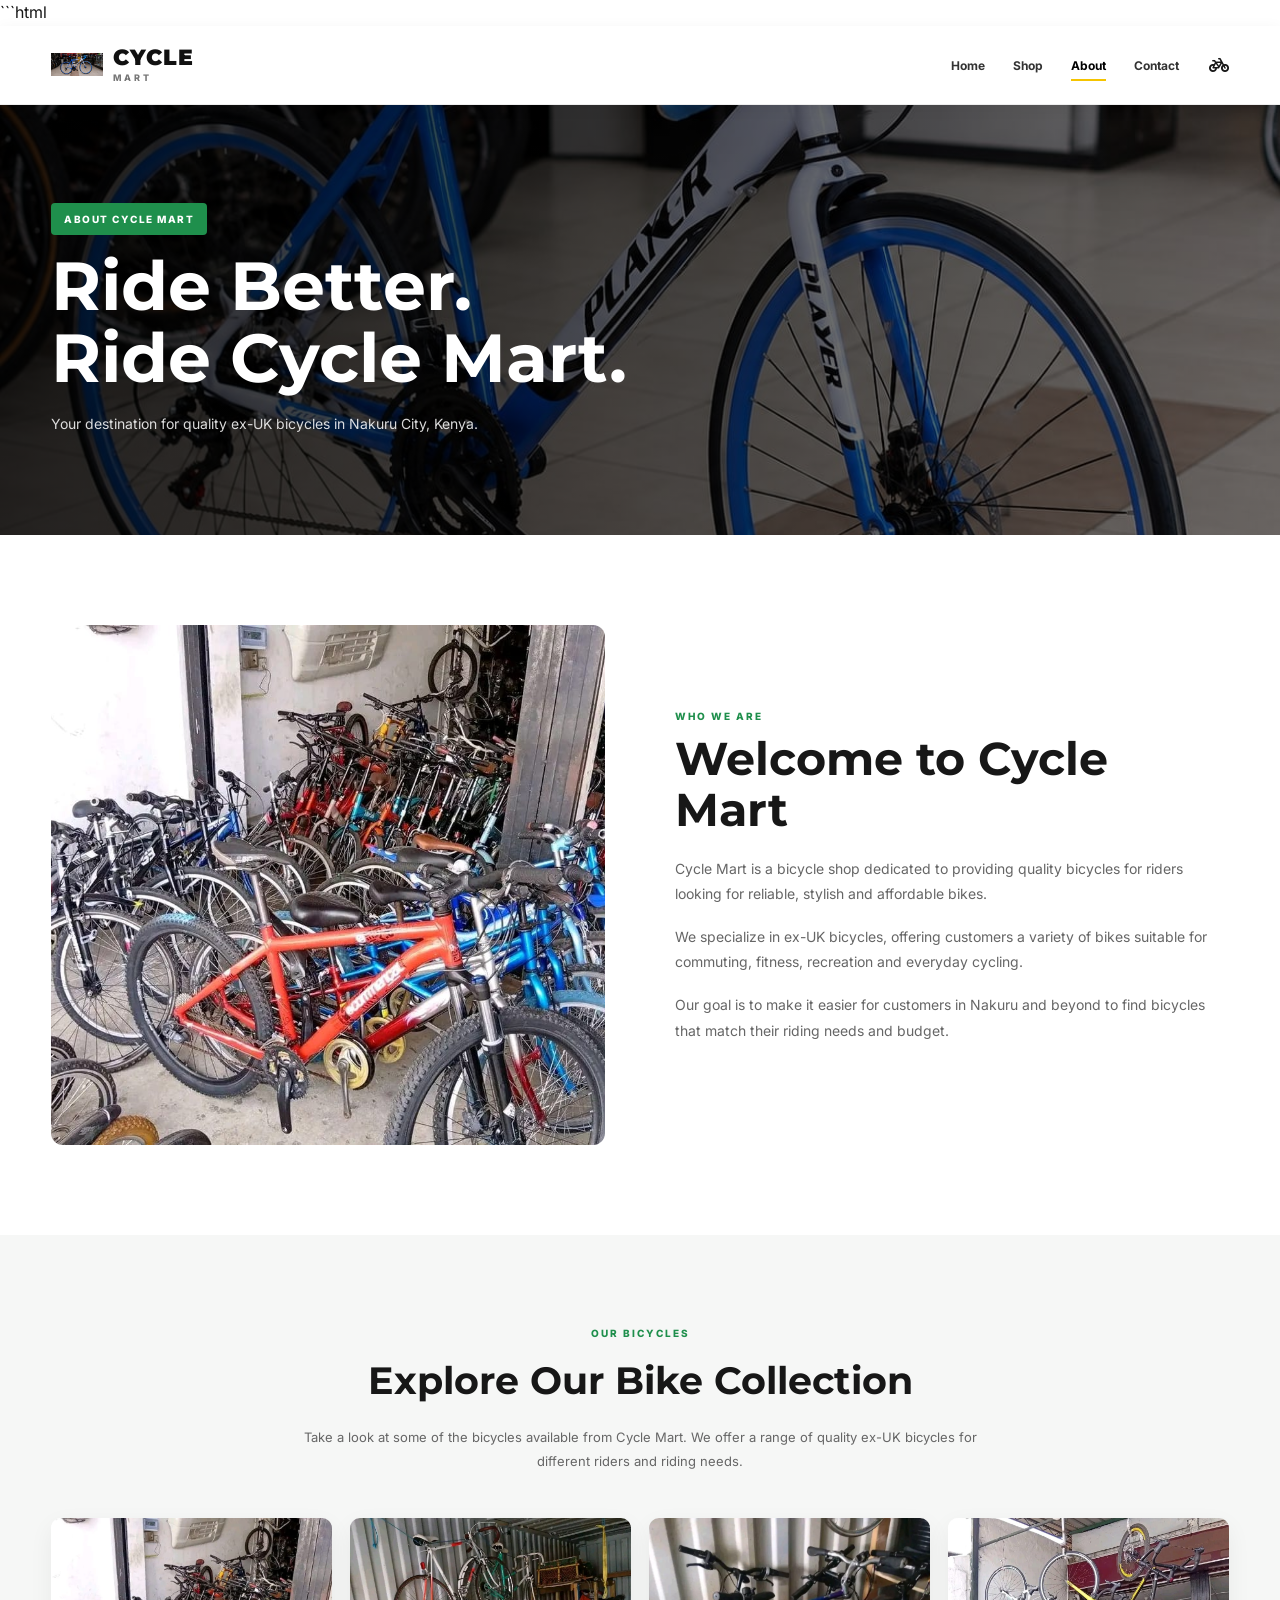
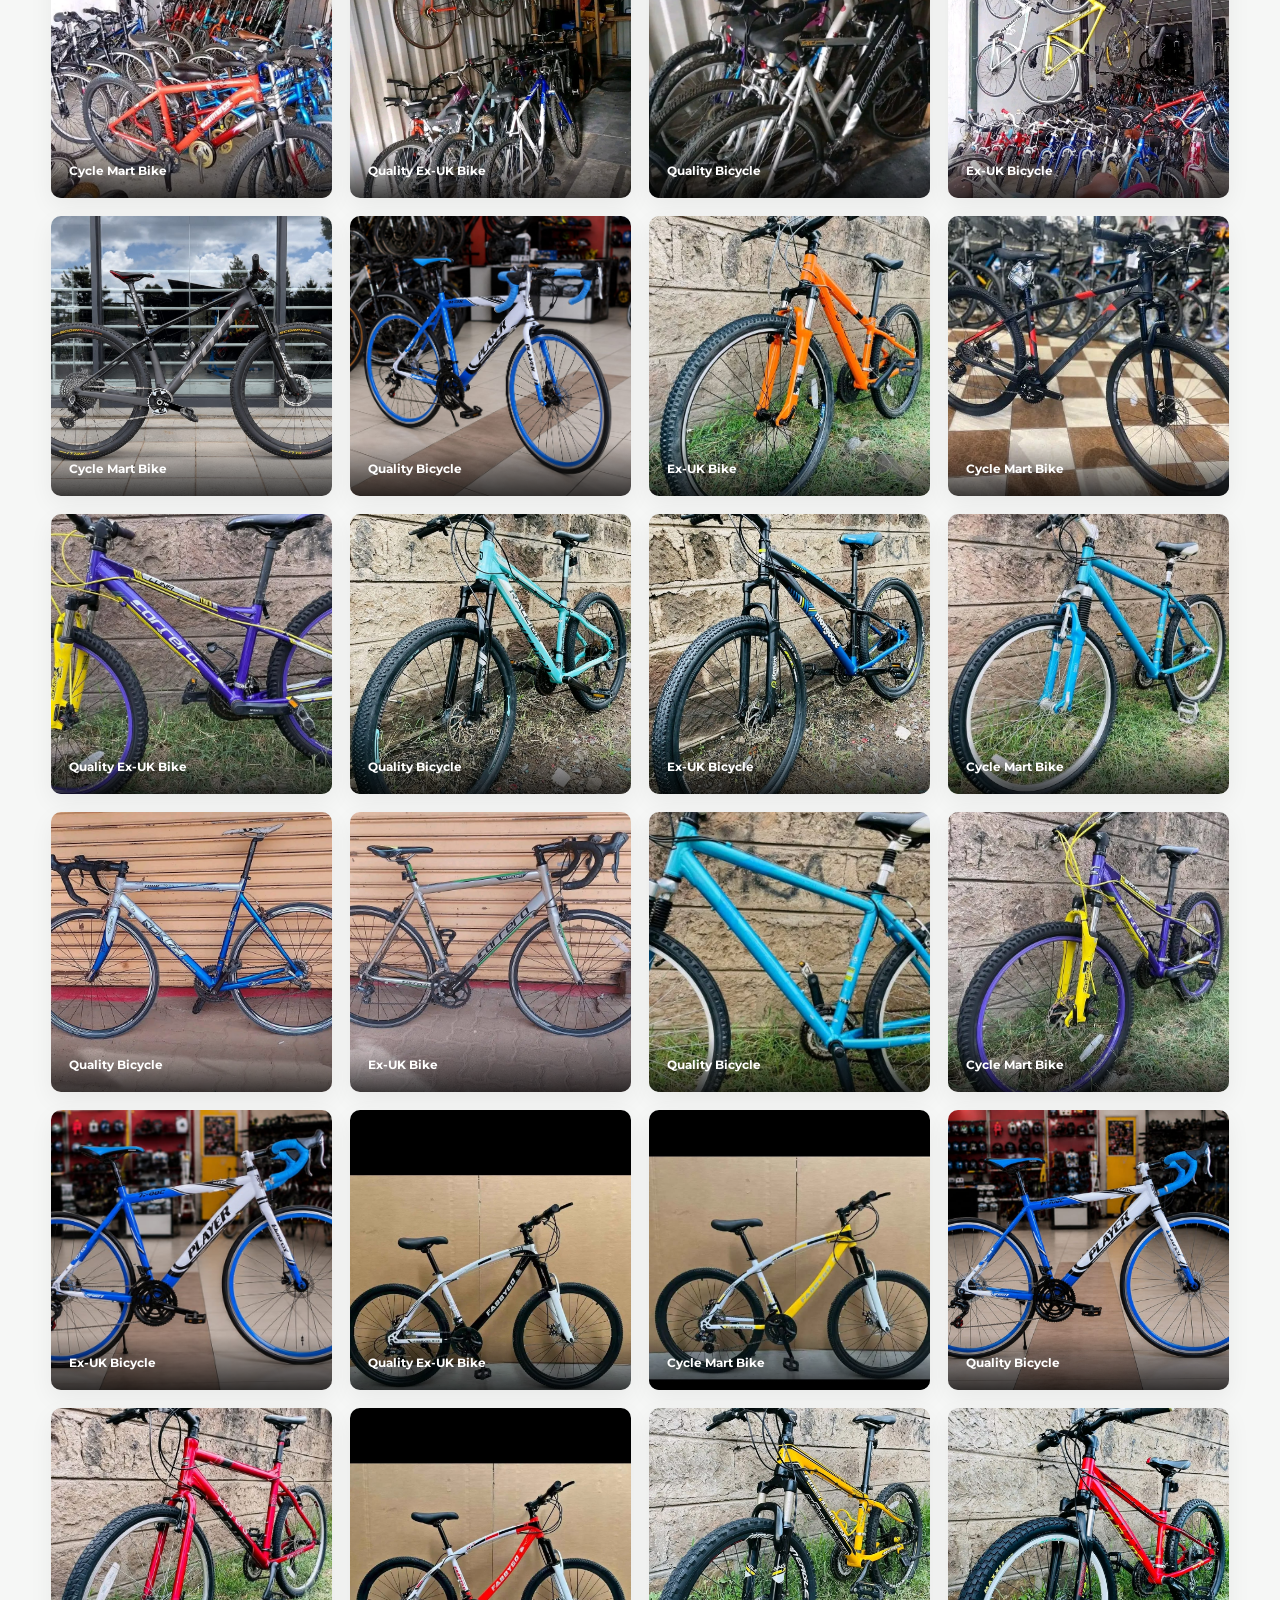
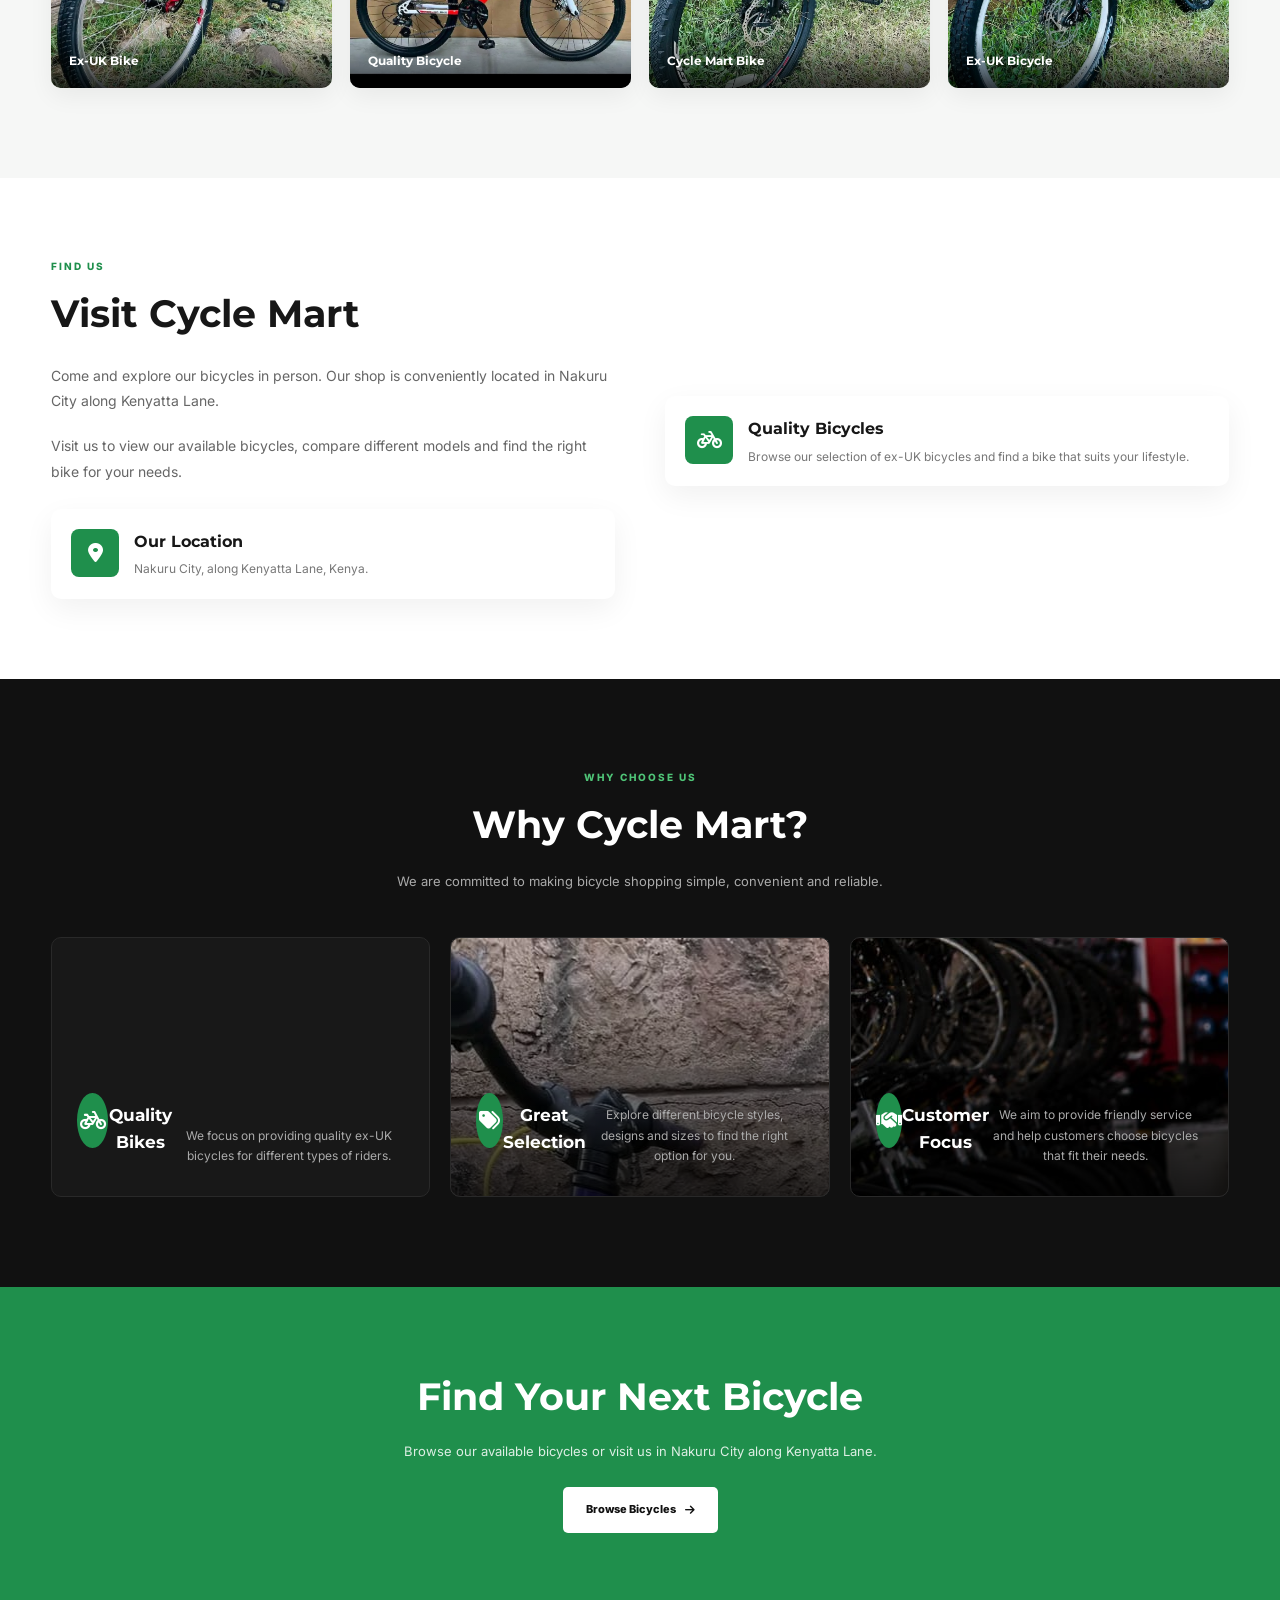
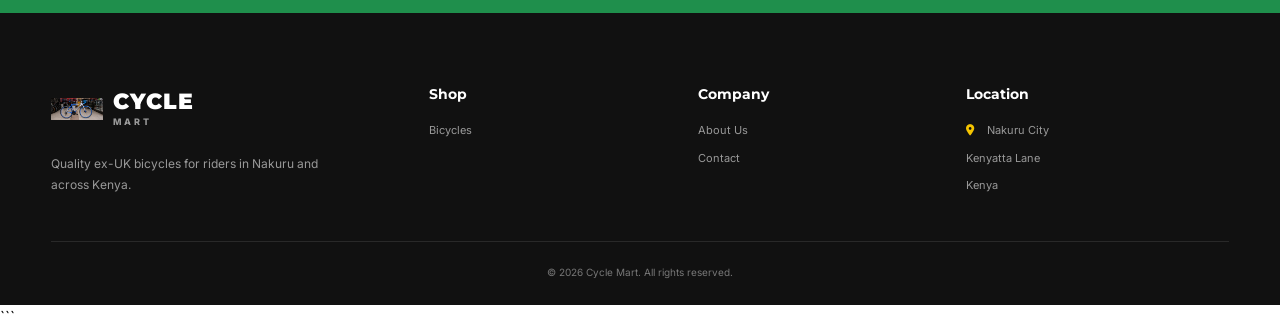
==== commit 8034ea36: "about page corrected" ====
--- a/about.html
+++ b/about.html
@@ -1,3 +1,4 @@
+```html
 <!DOCTYPE html>
 <html lang="en">
 
@@ -10,6 +11,10 @@
         content="width=device-width, initial-scale=1.0"
     >
 
+    <!-- =====================================================
+         SEO
+    ====================================================== -->
+
     <meta
         name="description"
         content="Learn more about Cycle Mart, your trusted source for quality ex-UK bicycles in Nakuru City along Kenyatta Lane."
@@ -25,14 +30,19 @@
         content="Cycle Mart"
     >
 
+    <!-- =====================================================
+         IMPORTANT:
+         DO NOT INDEX THIS ABOUT PAGE IN GOOGLE
+    ====================================================== -->
+
     <meta
         name="robots"
-        content="index, follow"
+        content="noindex, follow"
     >
 
     <meta
         name="googlebot"
-        content="index, follow"
+        content="noindex, follow"
     >
 
     <meta
@@ -40,11 +50,14 @@
         content="#1f8f4c"
     >
 
-    <!-- CANONICAL URL - CORRECTED -->
+    <!-- =====================================================
+         CANONICAL
+         Point canonical to homepage
+    ====================================================== -->
 
     <link
         rel="canonical"
-        href="https://cyclemart.co.ke/about.html"
+        href="https://cyclemart.co.ke/"
     >
 
     <title>
@@ -202,7 +215,6 @@
 
 <body>
 
-
     <!-- =====================================================
          HEADER
     ====================================================== -->
@@ -210,7 +222,6 @@
     <header class="header">
 
         <div class="container nav-container">
-
 
             <!-- LOGO -->
 
@@ -324,7 +335,6 @@
 
     <main>
 
-
         <!-- =====================================================
              ABOUT HERO
         ====================================================== -->
@@ -366,7 +376,6 @@
             <div class="container">
 
                 <div class="about-grid">
-
 
                     <!-- ABOUT IMAGE -->
 
@@ -454,7 +463,6 @@
 
                 <div class="bike-gallery">
 
-
                     <!-- BIKE 1 -->
 
                     <div class="bike-gallery-item">
@@ -878,7 +886,6 @@
             <div class="container">
 
                 <div class="location-grid">
-
 
                     <div class="location-content">
 
@@ -989,7 +996,6 @@
 
                 <div class="why-grid">
 
-
                     <article class="why-card">
 
                         <i class="fa-solid fa-bicycle"></i>
@@ -1090,7 +1096,6 @@
         <div class="container">
 
             <div class="footer-grid">
-
 
                 <!-- BRAND -->
 
@@ -1279,8 +1284,6 @@
                     rgba(0, 0, 0, 0.45)
                 ),
 
-                /* CORRECTED IMAGE PATH */
-
                 url("images/hero/hero.jpg")
                 center / cover no-repeat;
 
@@ -1999,7 +2002,7 @@
 
     </style>
 
-
 </body>
 
-</html>+</html>
+```
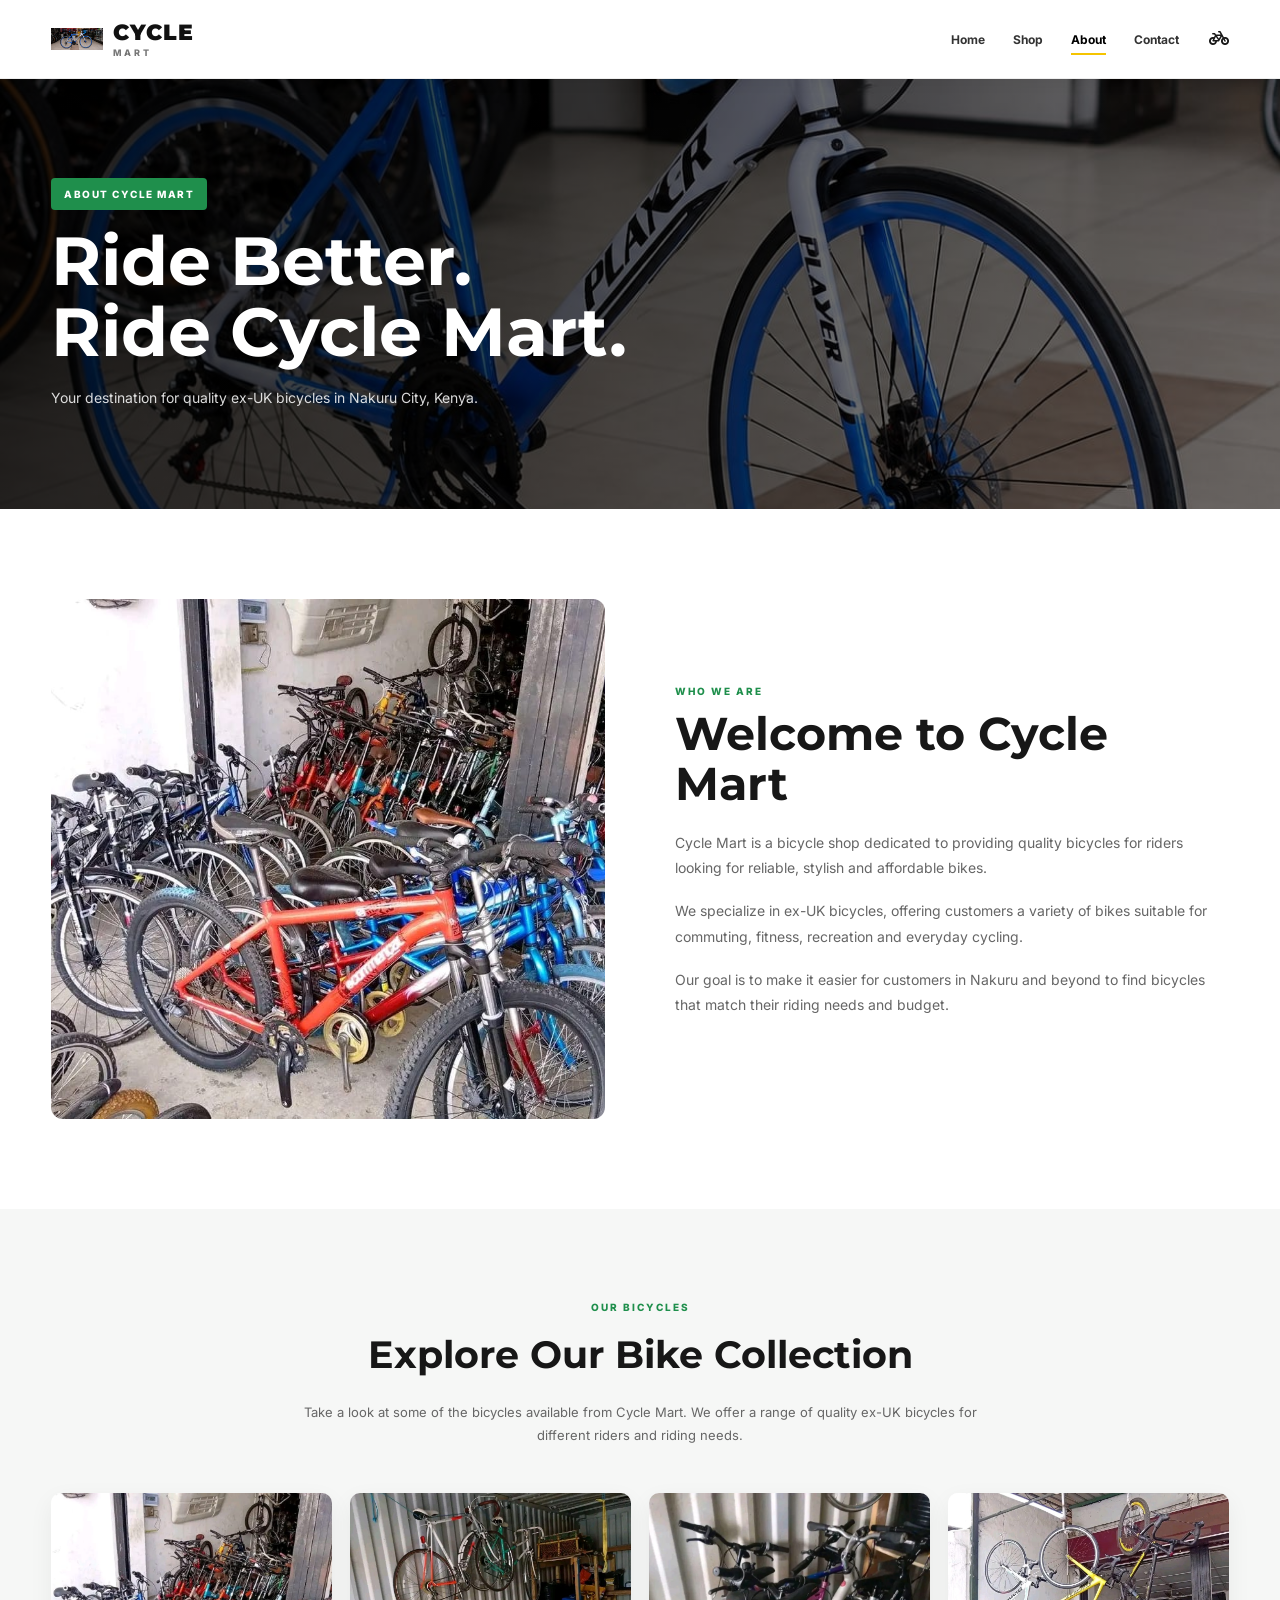
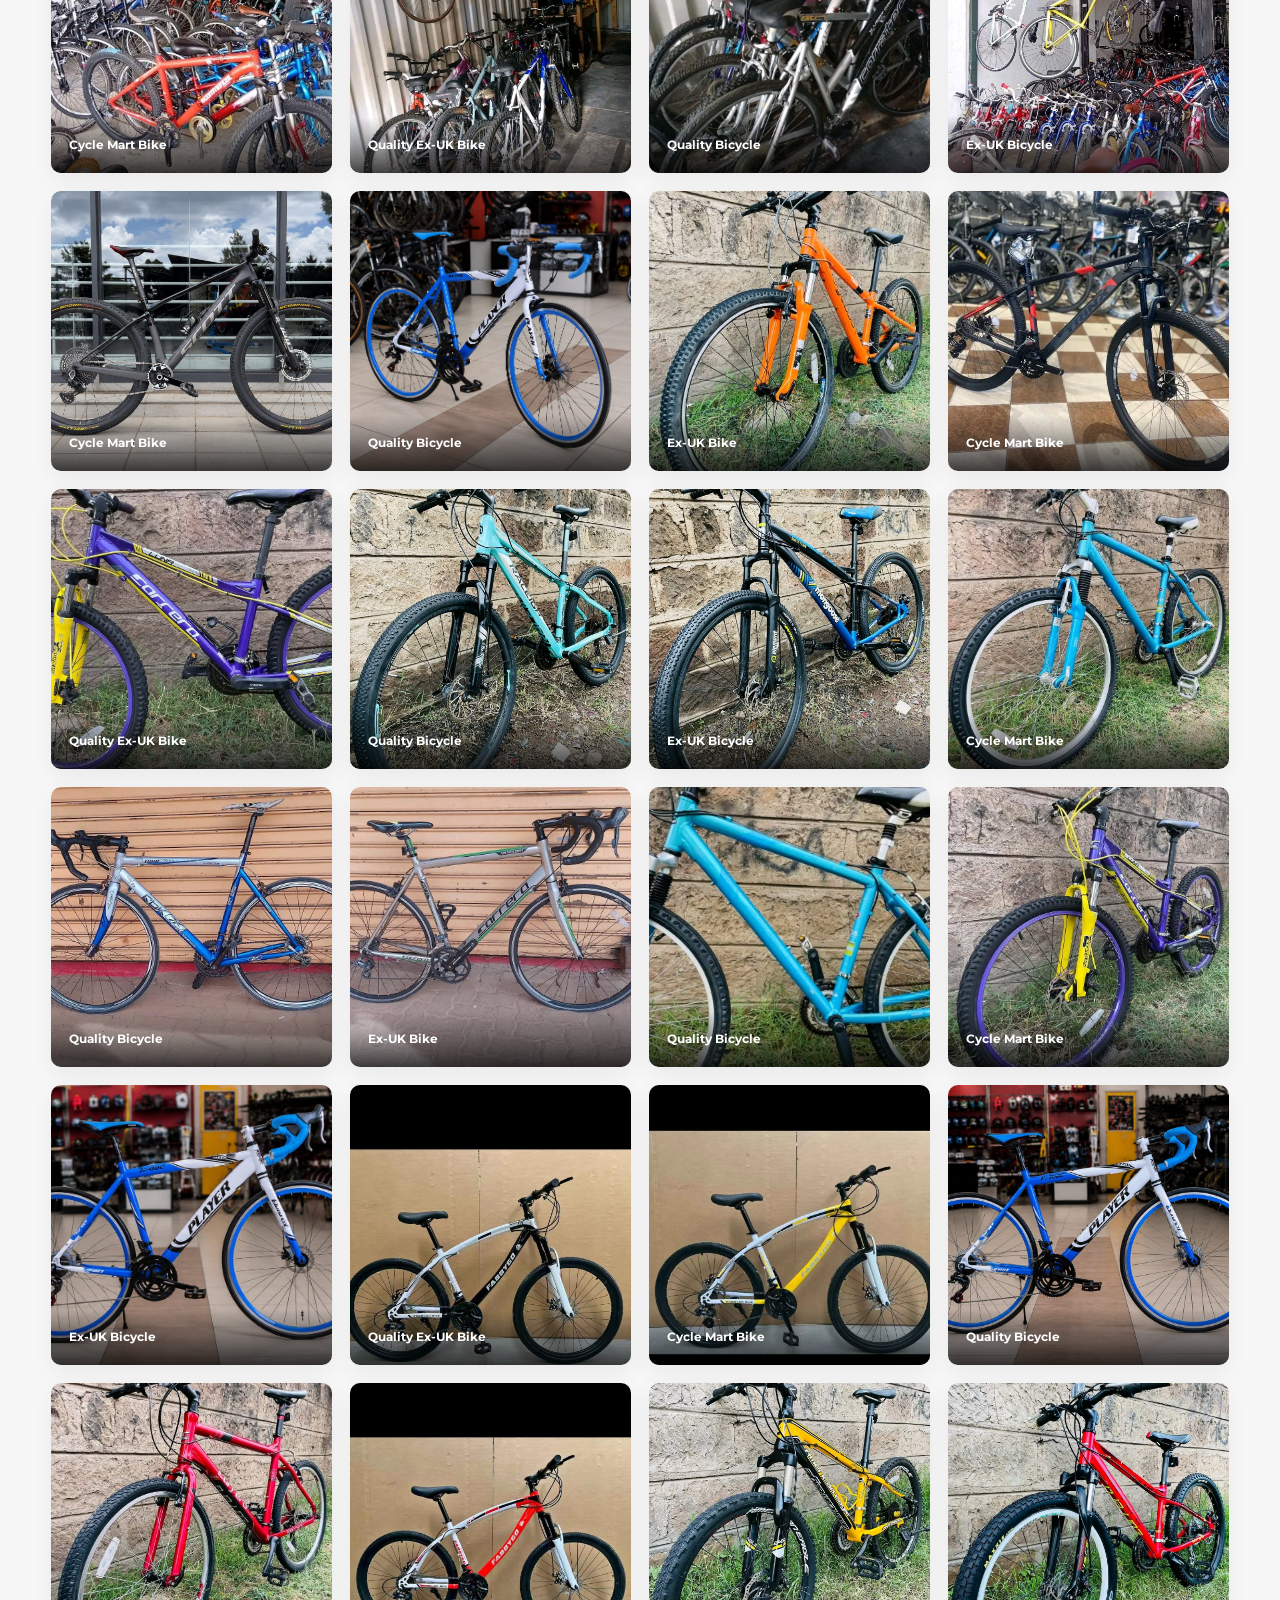
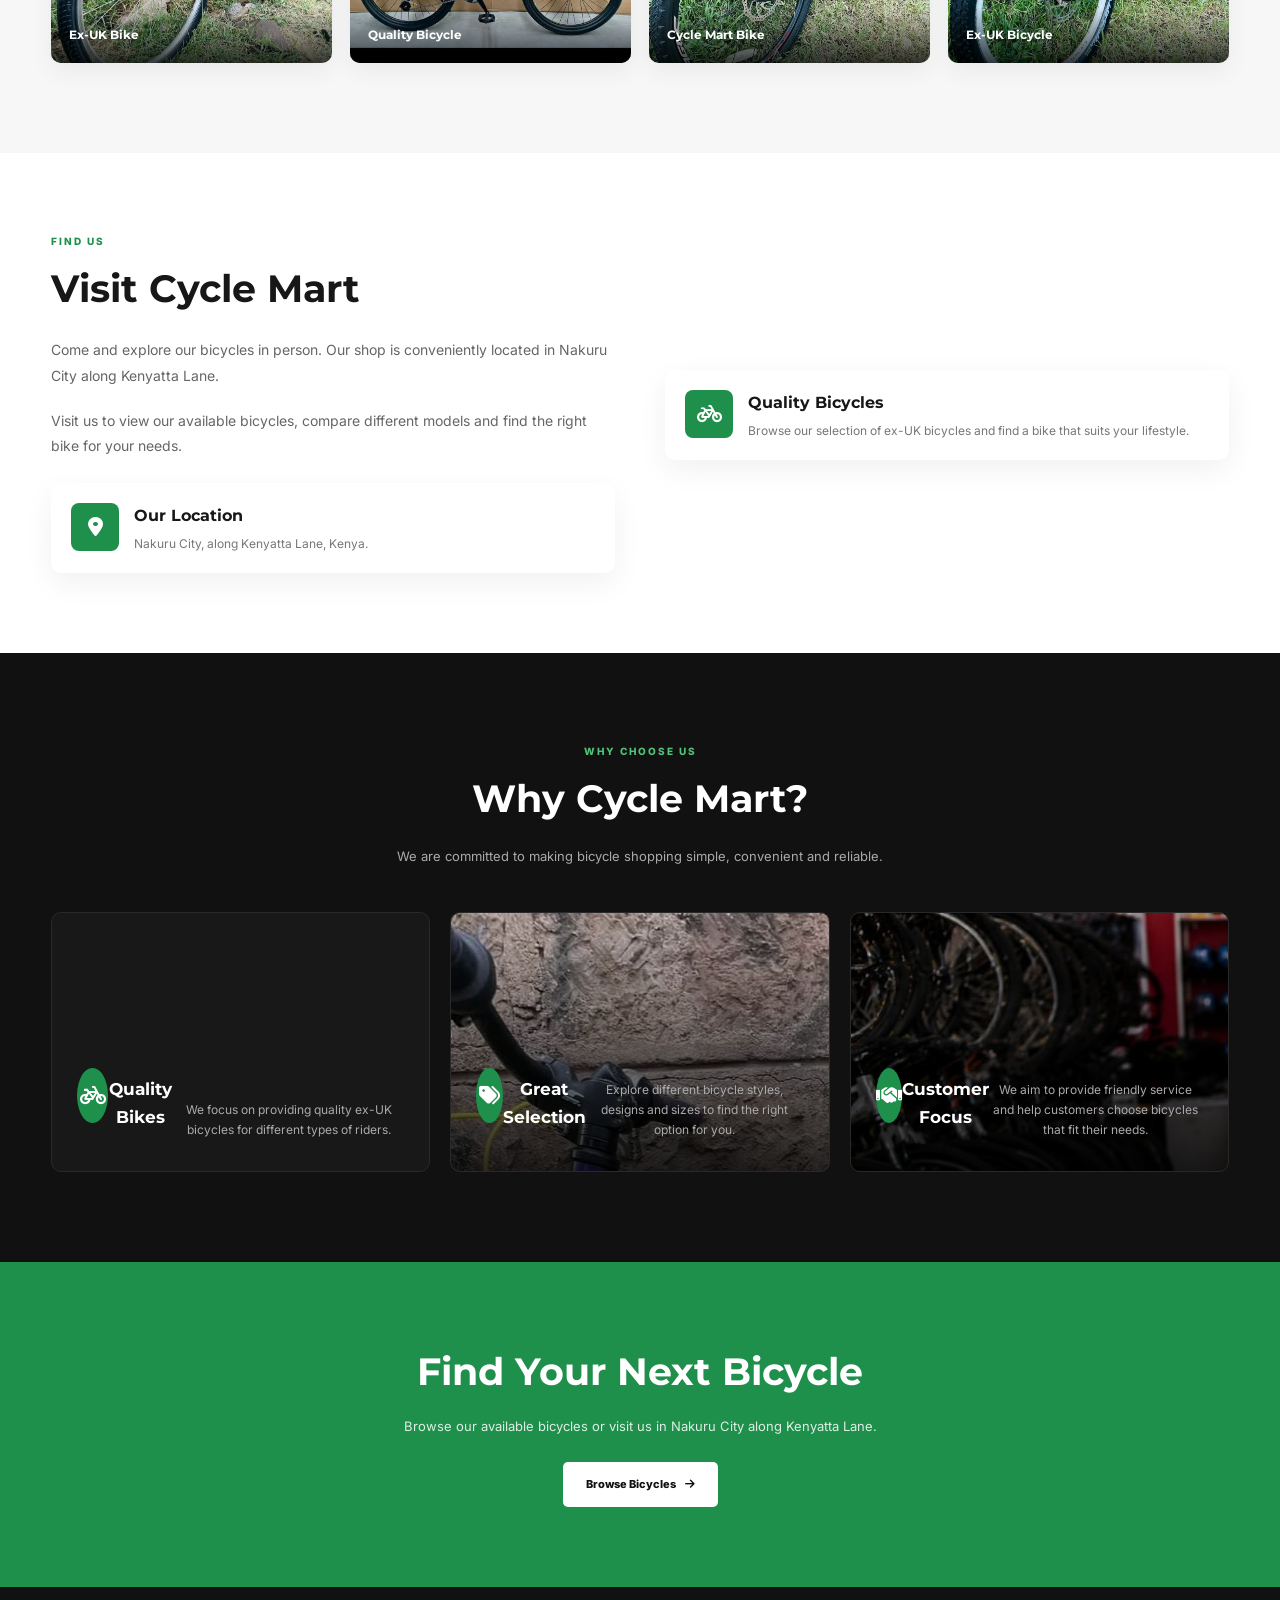
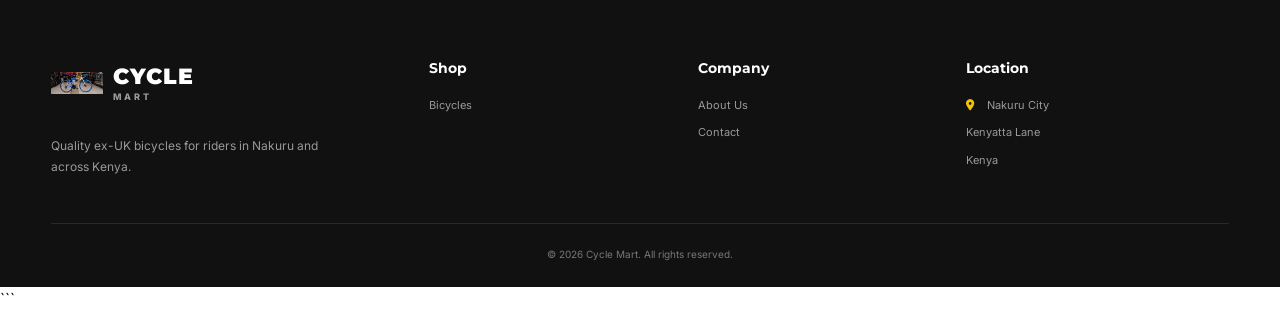
==== commit fd769117: "about" ====
--- a/about.html
+++ b/about.html
@@ -1,4 +1,3 @@
-```html
 <!DOCTYPE html>
 <html lang="en">
 
